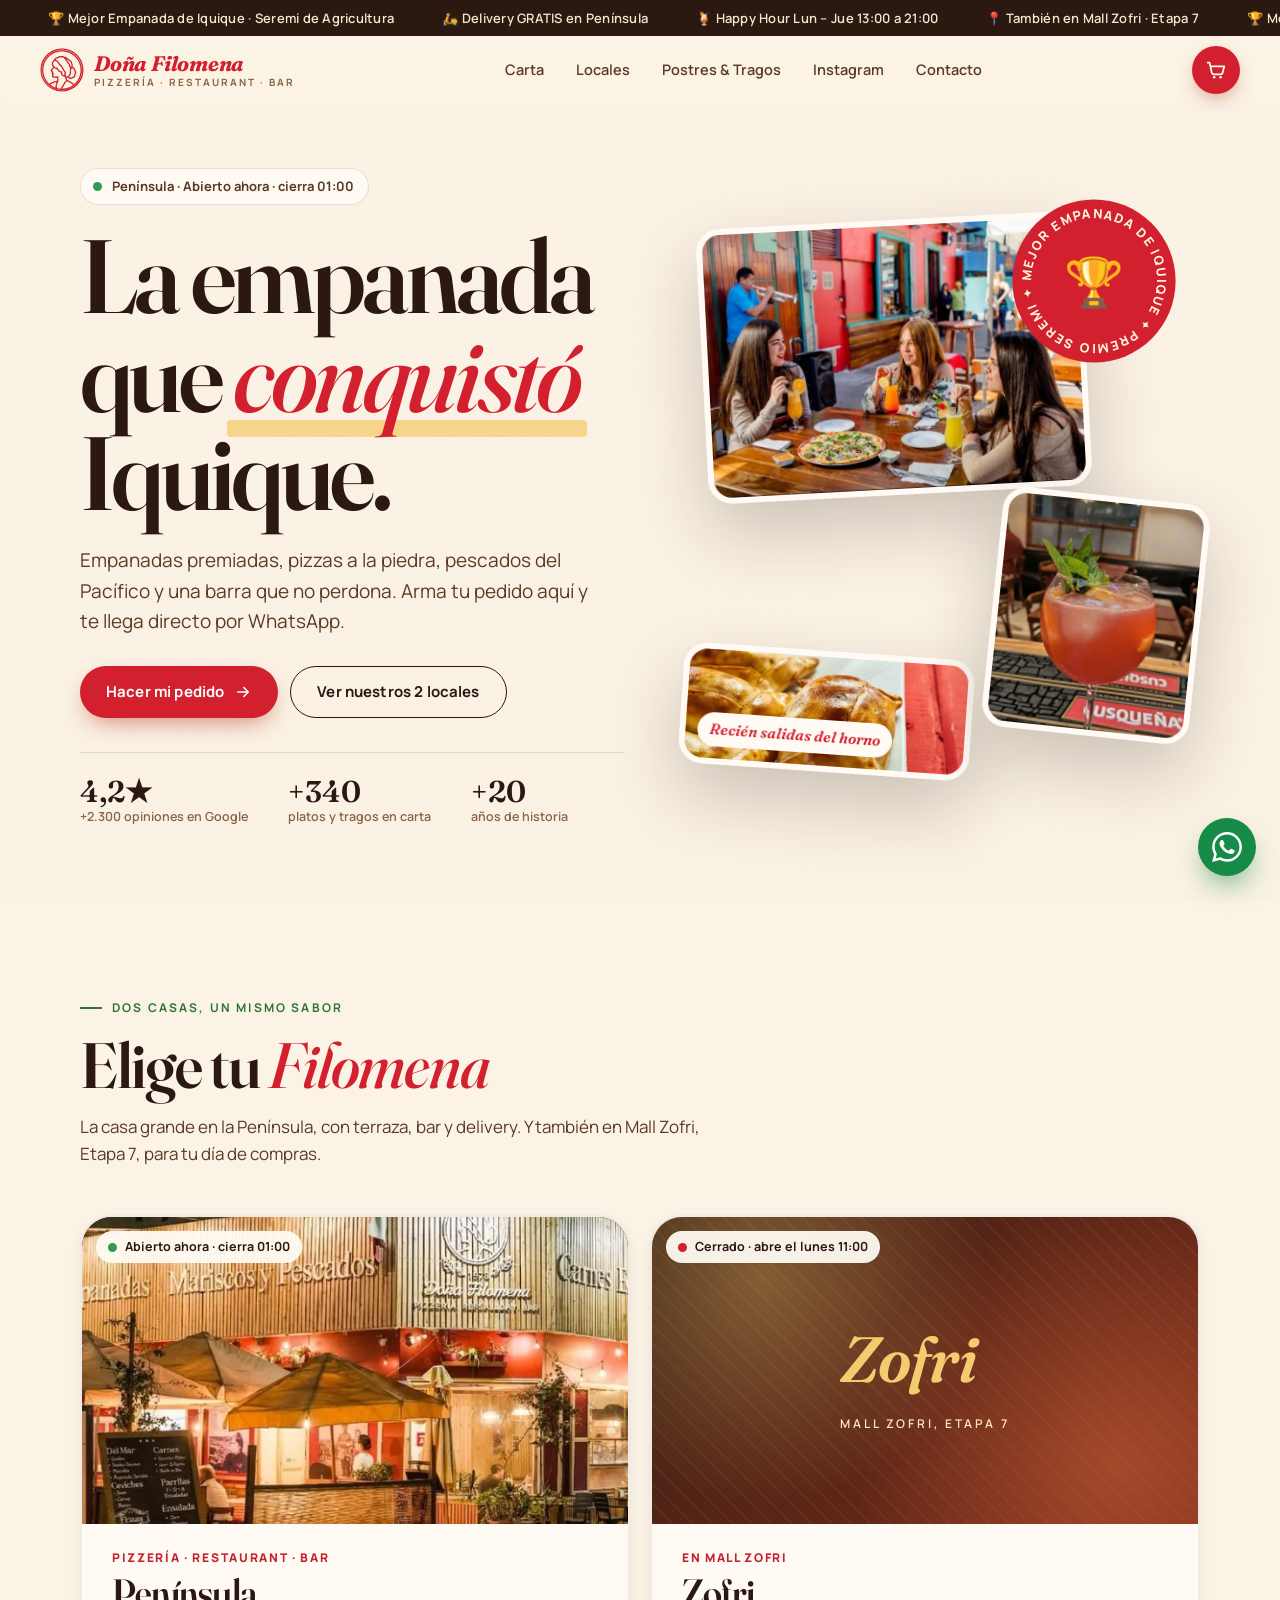
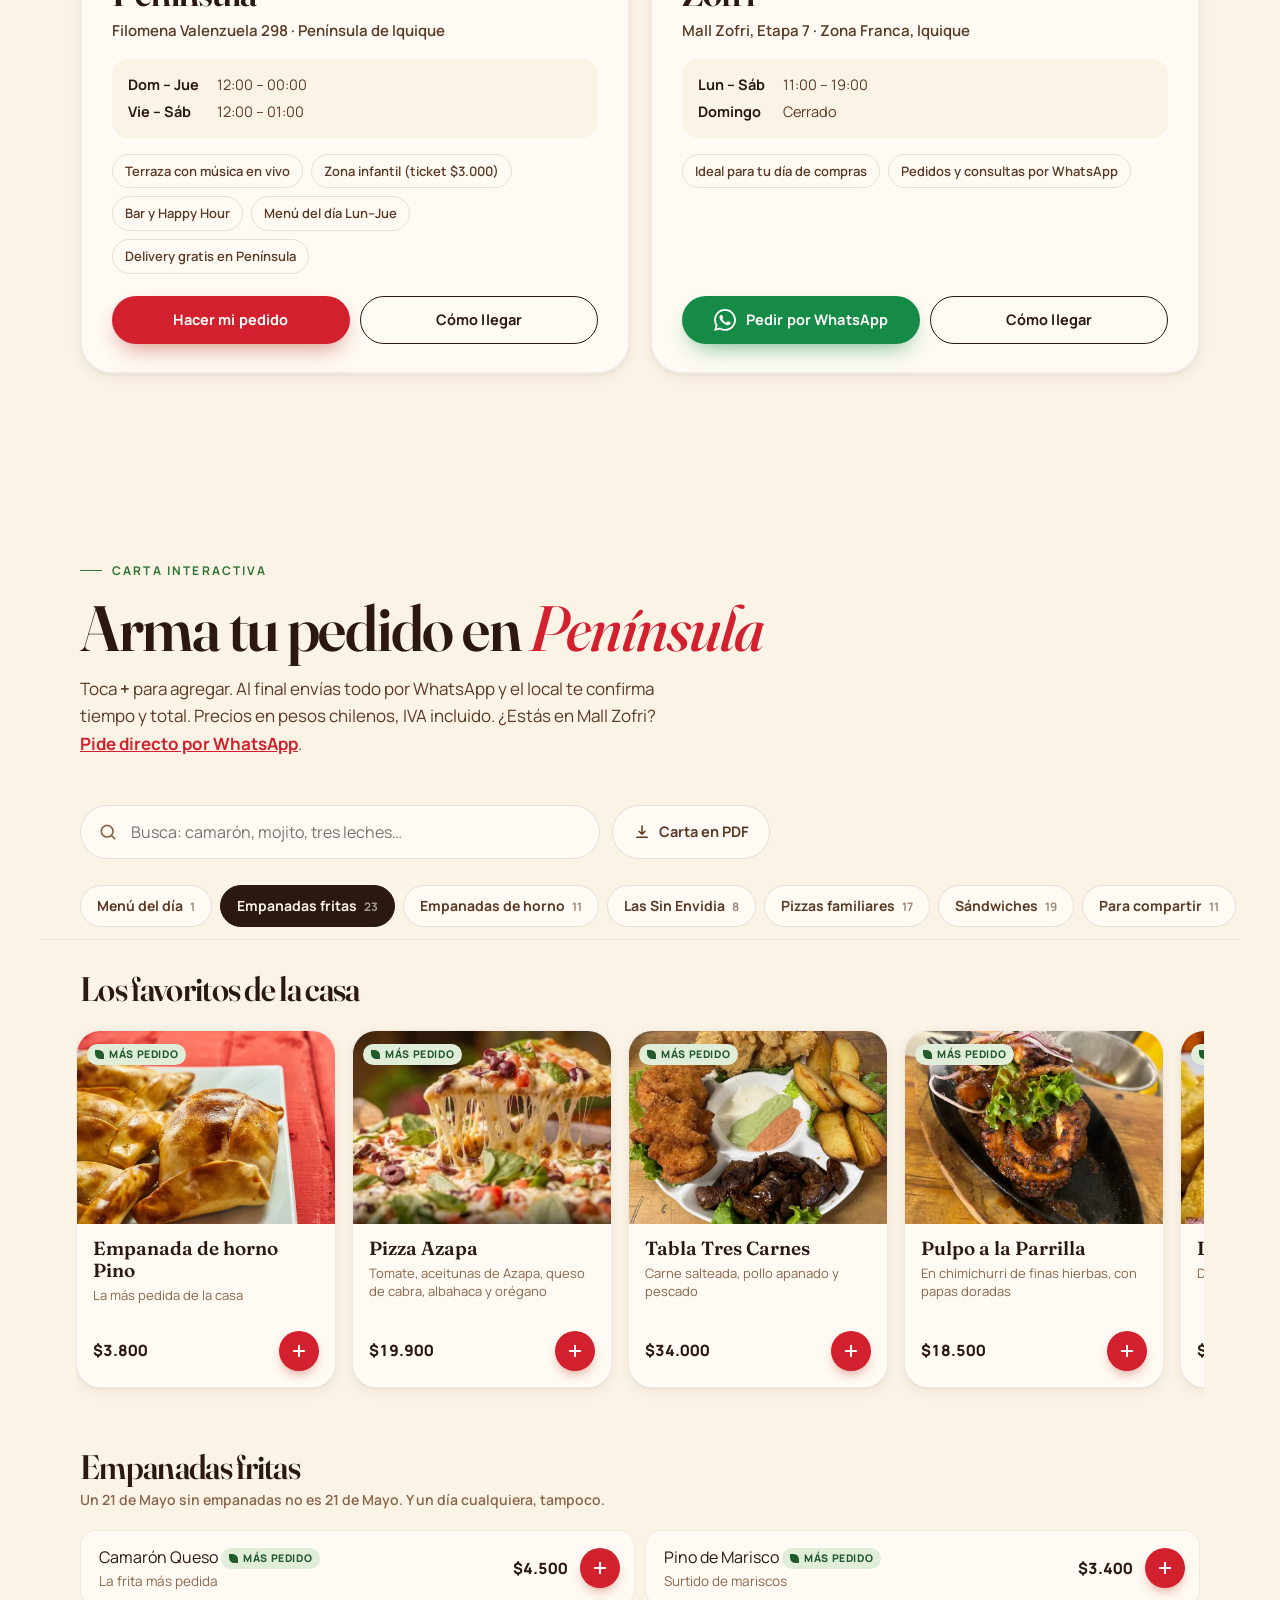
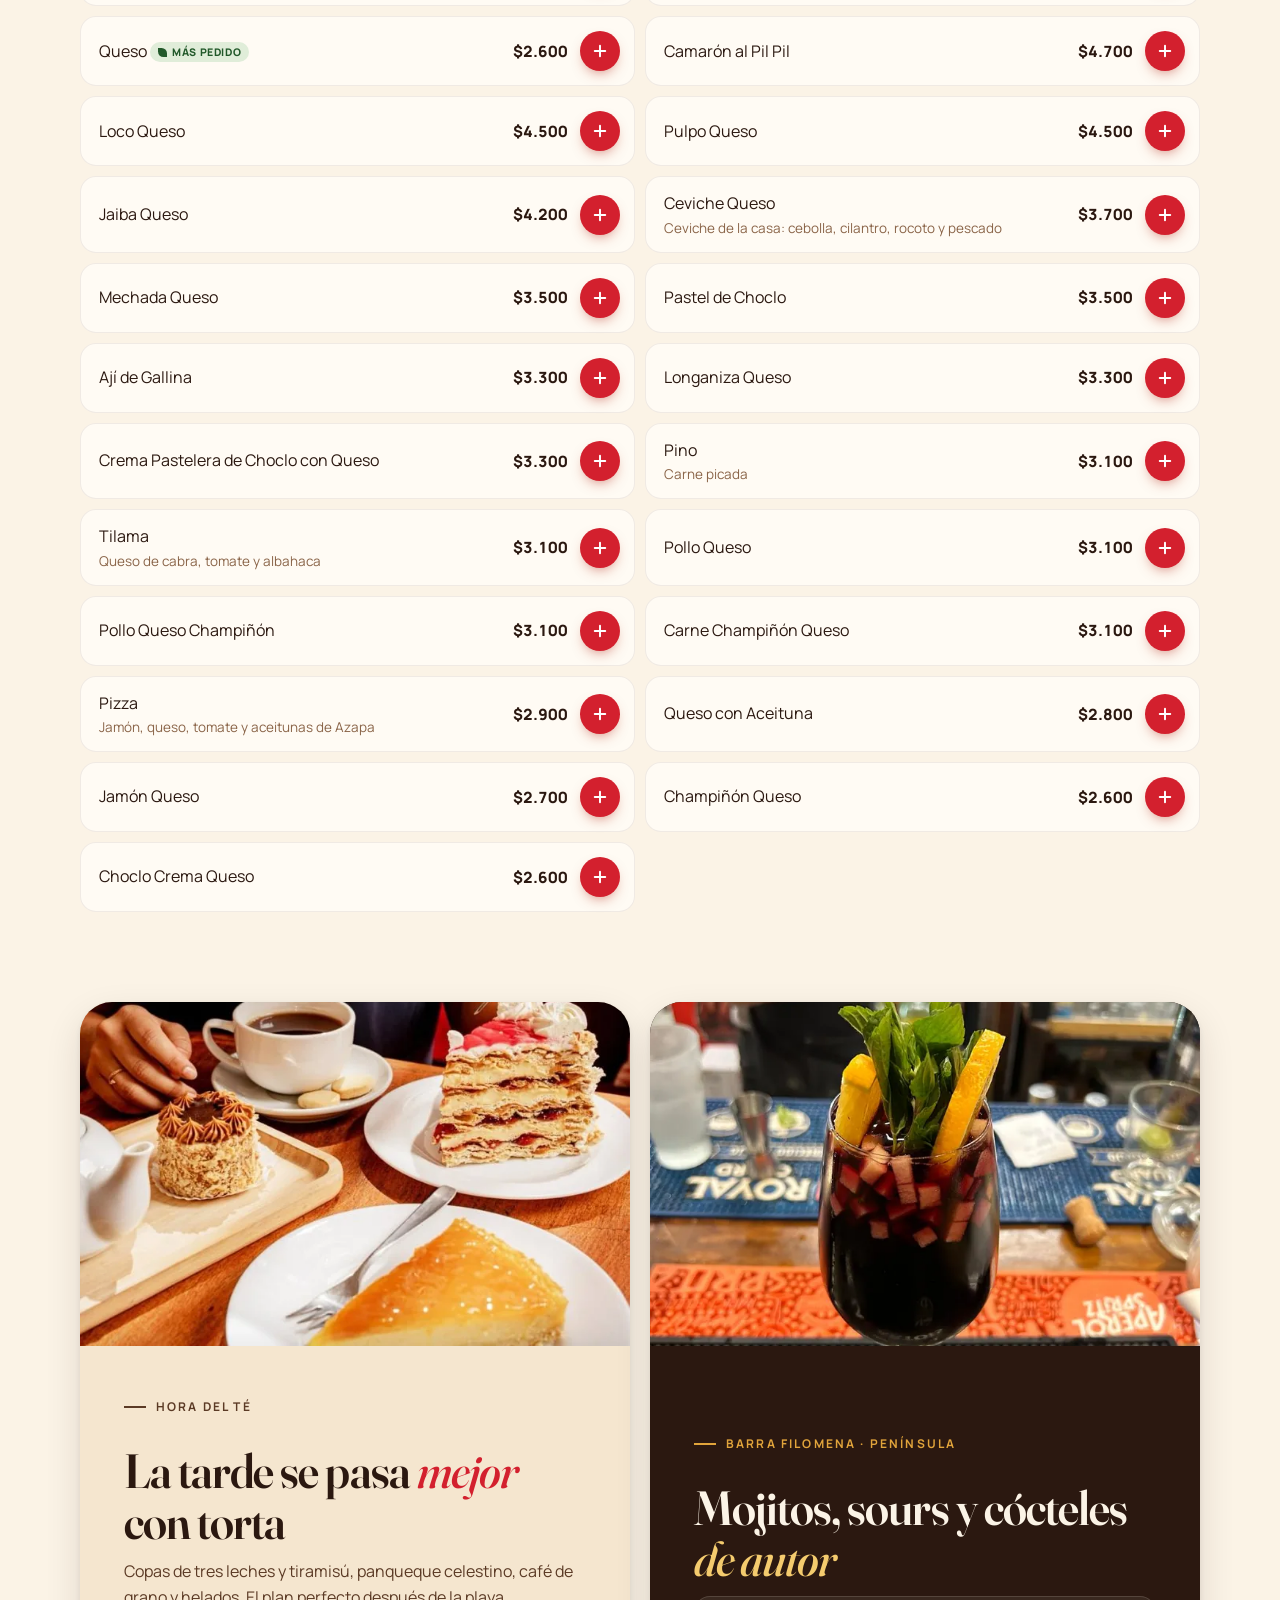
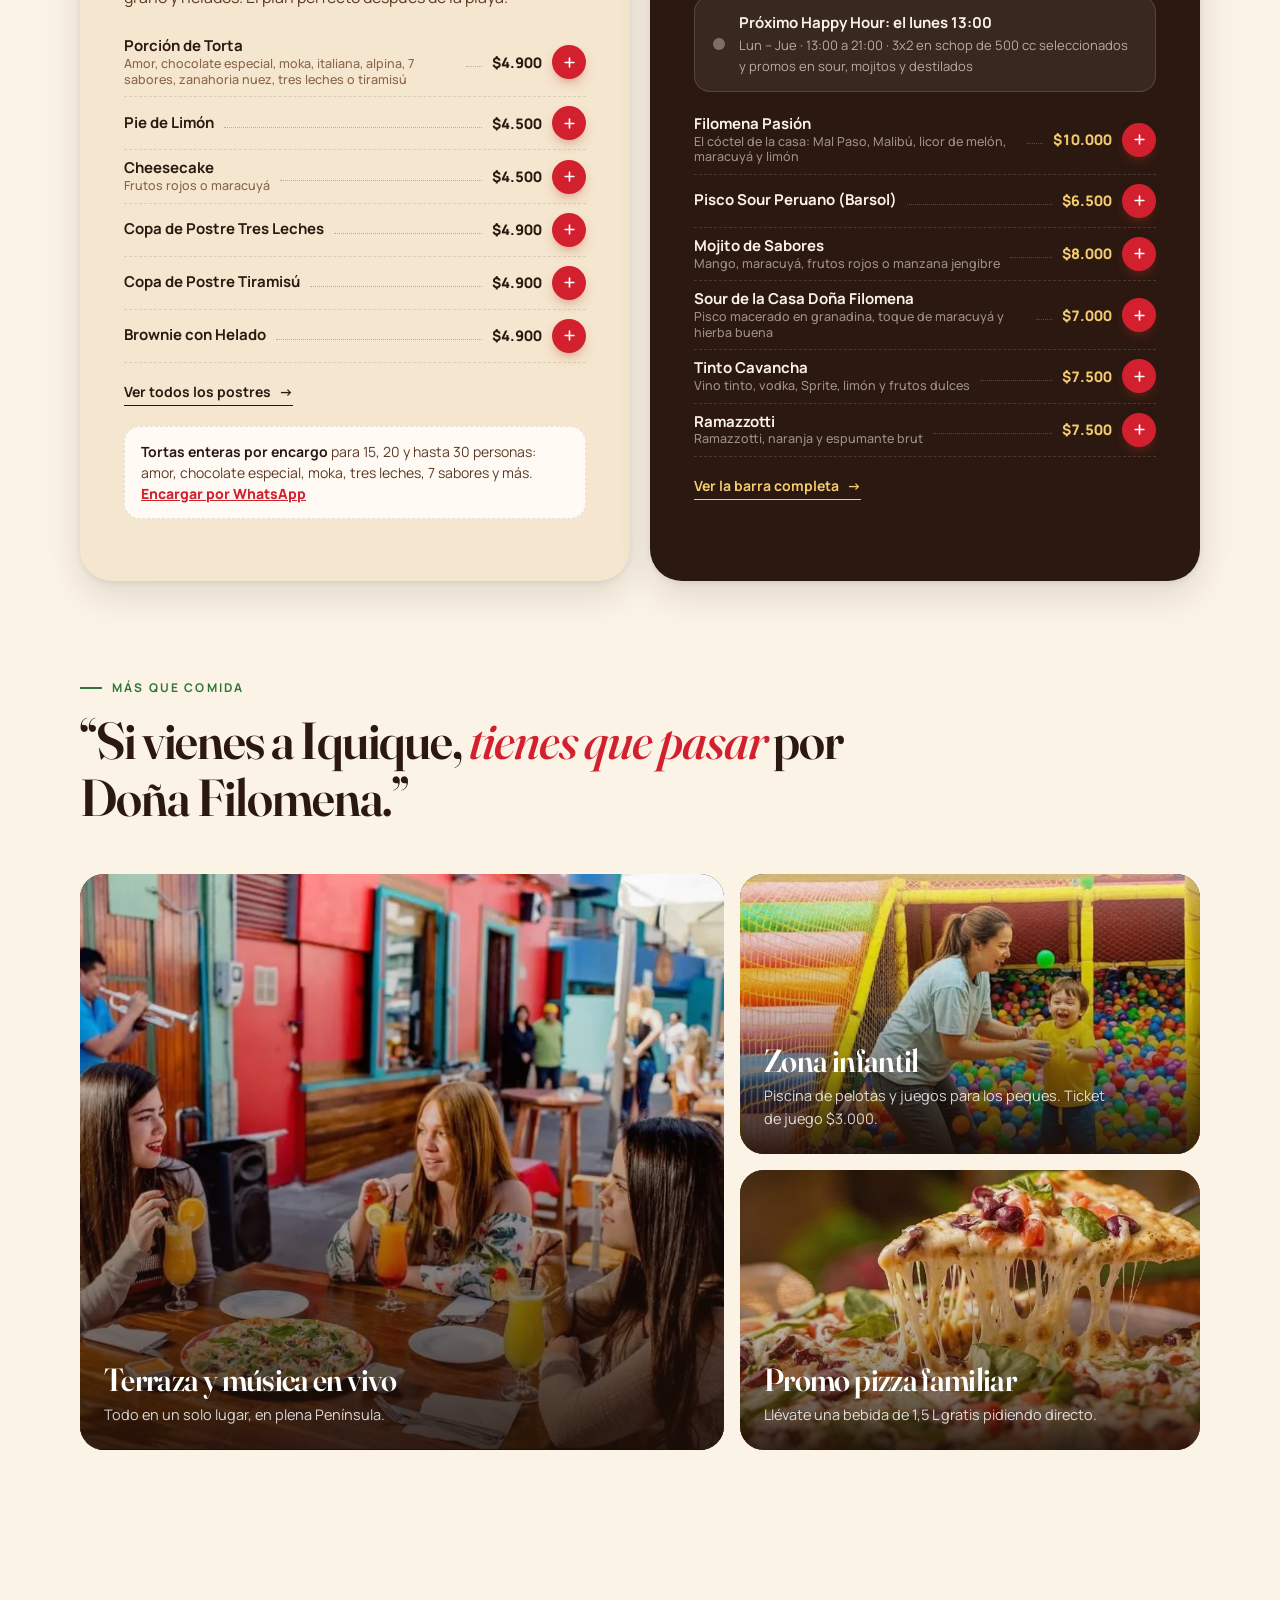
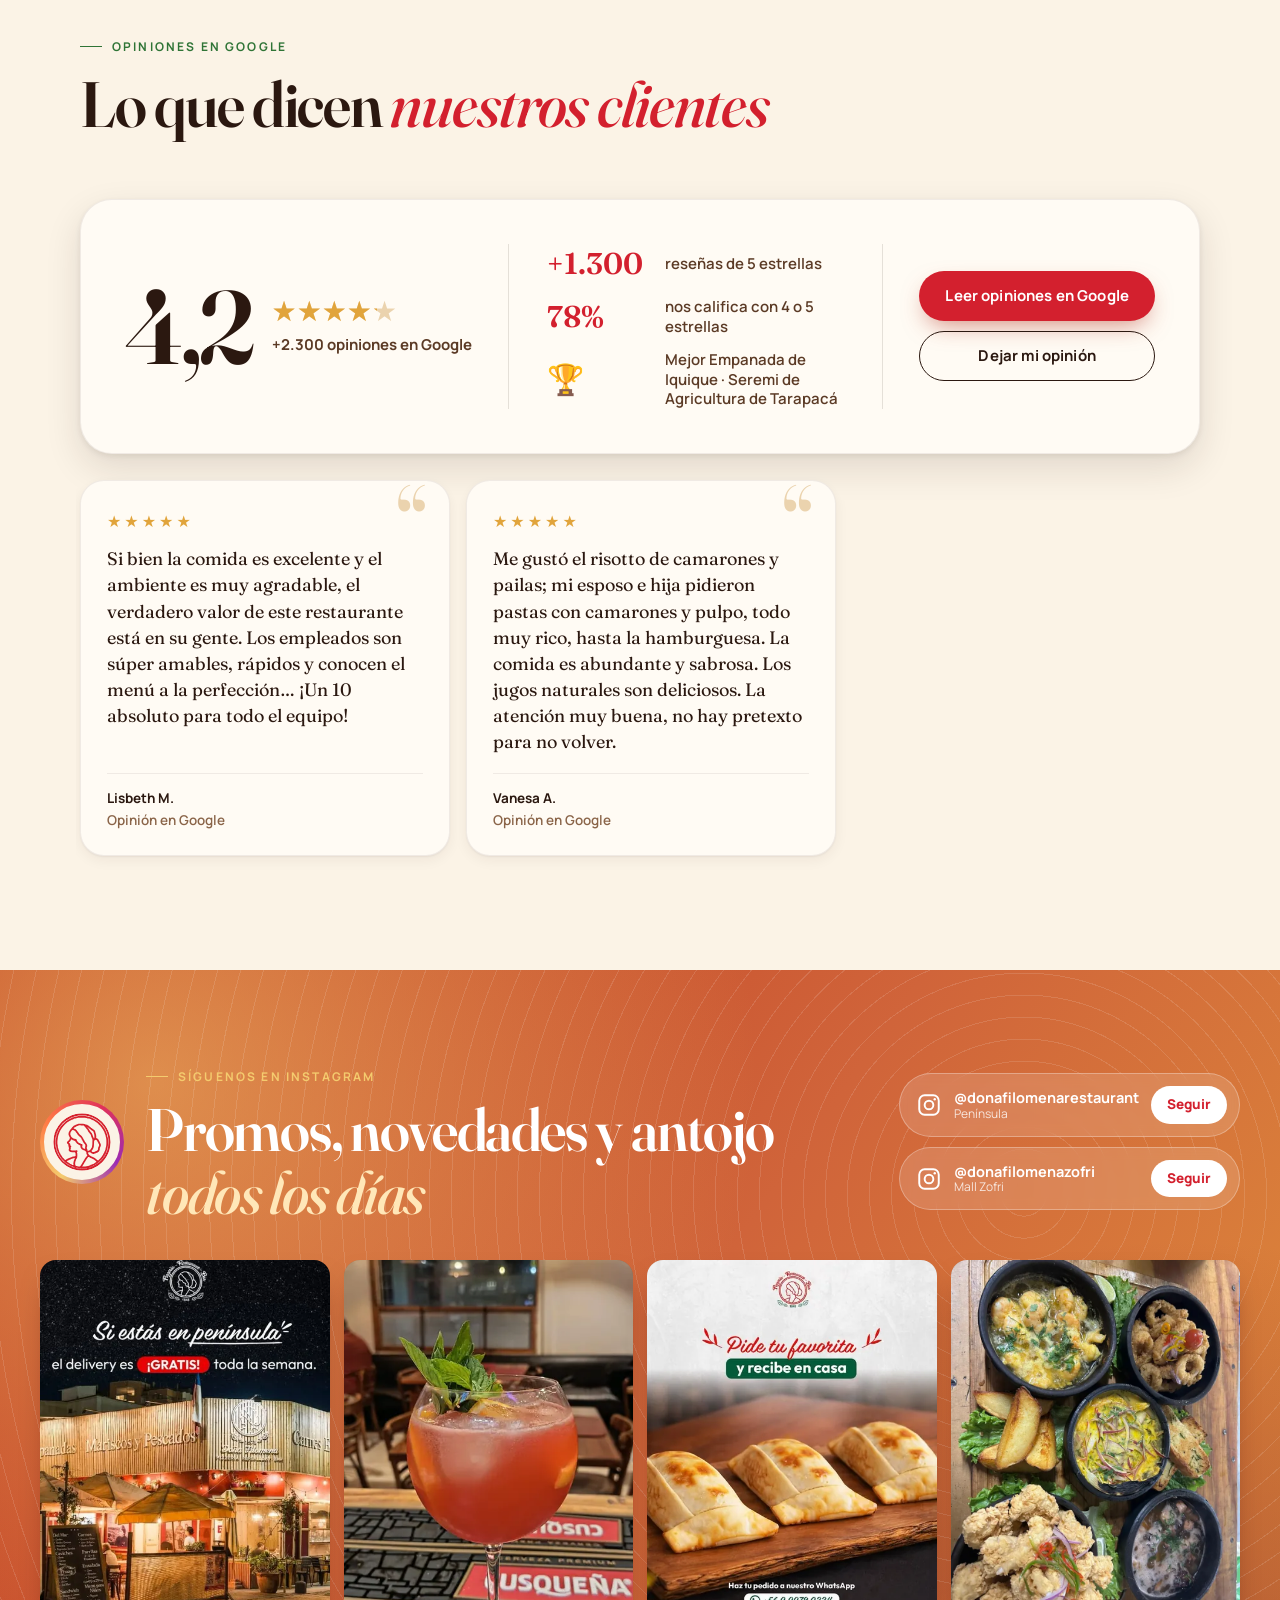
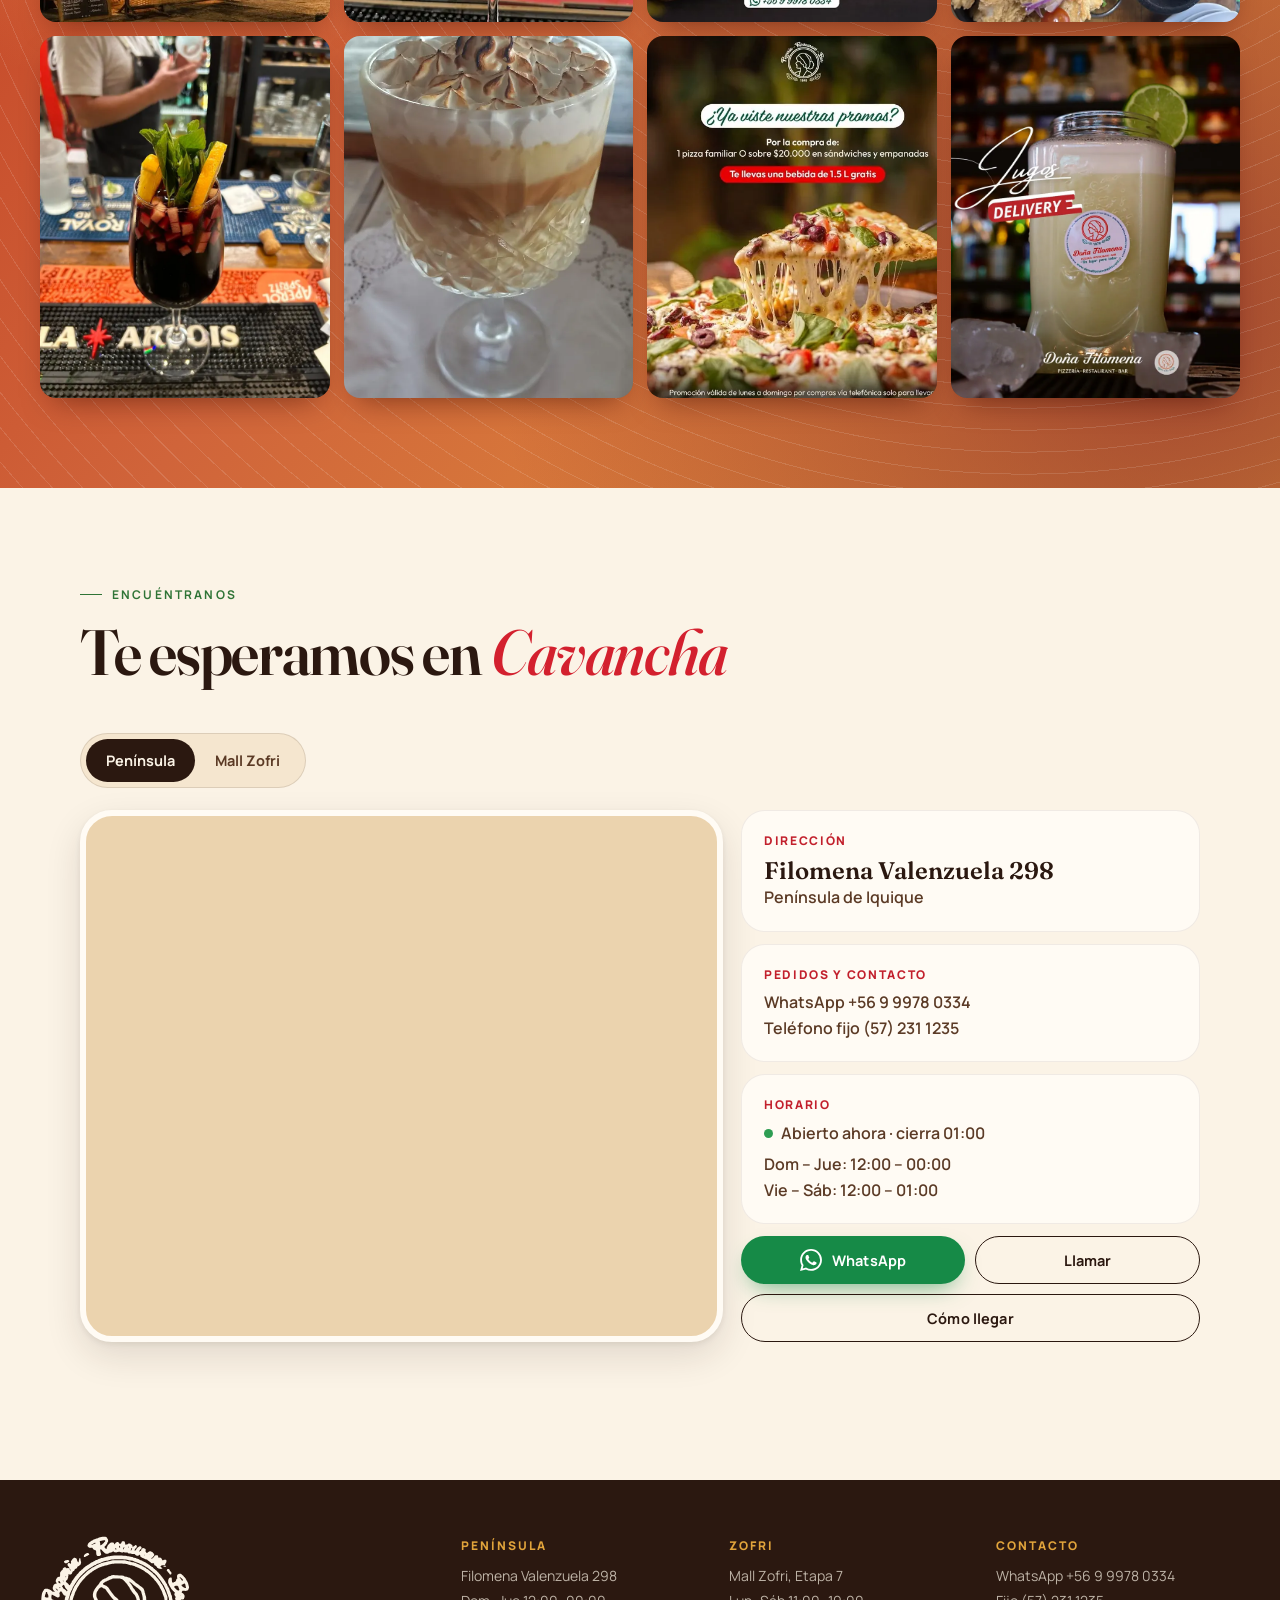
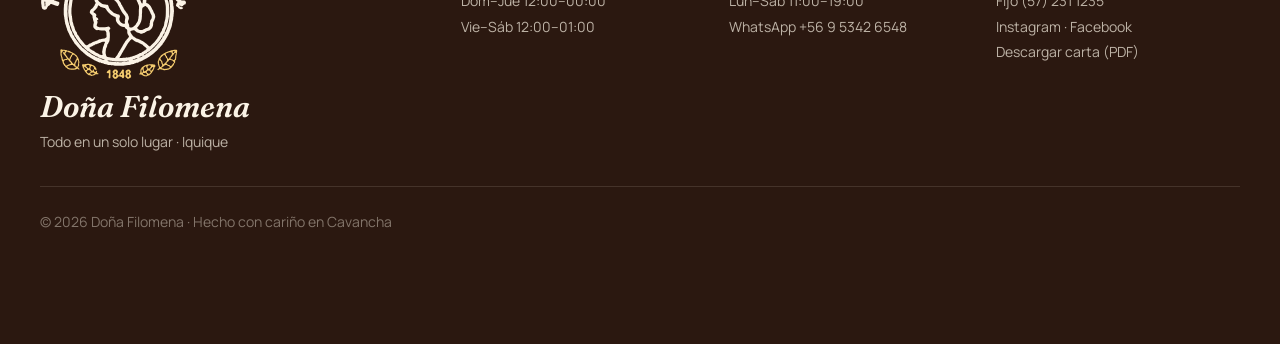
==== index.html @ 824ce28b "Cargos de empaque y delivery en el carrito; Zofri solo como local de contacto - El carrito suma empa" ====
<!DOCTYPE html>
<html lang="es-CL">
<head>
<meta charset="UTF-8">
<meta name="viewport" content="width=device-width, initial-scale=1, viewport-fit=cover">
<title>Doña Filomena · Empanadas, pizzas y barra en Iquique</title>
<meta name="description" content="Doña Filomena, la Mejor Empanada de Iquique. Empanadas fritas y de horno, pizzas, pescados, postres y tragos. Pide por WhatsApp en Península de Cavancha o Mall Zofri.">
<meta name="theme-color" content="#FBF3E6">
<link rel="preload" as="image" href="assets/img/logo-sello.svg">
<link rel="icon" href="favicon.svg" type="image/svg+xml">
<meta property="og:type" content="restaurant.restaurant">
<meta property="og:title" content="Doña Filomena · La Mejor Empanada de Iquique">
<meta property="og:description" content="Arma tu pedido en la web y envíalo por WhatsApp. Península de Cavancha y Mall Zofri.">
<meta property="og:image" content="assets/img/platos/empanadas-horno.webp">
<meta property="og:locale" content="es_CL">
<link rel="preconnect" href="https://fonts.googleapis.com">
<link rel="preconnect" href="https://fonts.gstatic.com" crossorigin>
<link href="https://fonts.googleapis.com/css2?family=Fraunces:ital,opsz,wght@0,9..144,400..800;1,9..144,400..700&family=Manrope:wght@400;500;600;700;800&display=swap" rel="stylesheet">
<link rel="stylesheet" href="assets/css/styles.css">
<script type="application/ld+json">
[{
  "@context":"https://schema.org","@type":"Restaurant","name":"Doña Filomena Península",
  "servesCuisine":["Chilena","Empanadas","Pizzas","Pescados y mariscos"],
  "address":{"@type":"PostalAddress","streetAddress":"Filomena Valenzuela 298","addressLocality":"Iquique","addressRegion":"Tarapacá","addressCountry":"CL"},
  "telephone":"+56999780334","priceRange":"$$",
  "openingHours":["Su-Th 12:00-00:00","Fr-Sa 12:00-01:00"],
  "sameAs":["https://www.instagram.com/donafilomenarestaurant/"]
},{
  "@context":"https://schema.org","@type":"Restaurant","name":"Doña Filomena Zofri",
  "servesCuisine":["Chilena","Empanadas","Pizzas"],
  "address":{"@type":"PostalAddress","streetAddress":"Mall Zofri, Etapa 7","addressLocality":"Iquique","addressRegion":"Tarapacá","addressCountry":"CL"},
  "telephone":"+56953426548","openingHours":["Mo-Sa 11:00-19:00"],
  "sameAs":["https://www.instagram.com/donafilomenazofri/"]
}]
</script>
</head>
<body>
<svg width="0" height="0" style="position:absolute" aria-hidden="true"><symbol id="i-wa" viewBox="0 0 24 24"><path fill="currentColor" d="M17.47 14.38c-.3-.15-1.76-.87-2.03-.97-.27-.1-.47-.15-.67.15-.2.3-.77.97-.94 1.16-.17.2-.35.22-.64.07-.3-.15-1.26-.46-2.39-1.47-.88-.79-1.48-1.76-1.65-2.06-.17-.3-.02-.46.13-.6.13-.14.3-.35.45-.52.15-.17.2-.3.3-.5.1-.2.05-.37-.03-.52-.07-.15-.67-1.61-.92-2.2-.24-.58-.49-.5-.67-.51h-.57c-.2 0-.52.07-.8.37-.27.3-1.04 1.02-1.04 2.48 0 1.46 1.07 2.88 1.21 3.07.15.2 2.1 3.2 5.08 4.49.71.31 1.26.49 1.7.63.71.22 1.36.19 1.87.12.57-.09 1.76-.72 2-1.41.25-.7.25-1.29.18-1.41-.08-.13-.27-.2-.57-.35m-5.42 7.4h-.01a9.87 9.87 0 0 1-5.03-1.38l-.36-.21-3.74.98 1-3.65-.24-.37a9.86 9.86 0 0 1-1.51-5.26c0-5.45 4.44-9.88 9.89-9.88 2.64 0 5.12 1.03 6.99 2.9a9.82 9.82 0 0 1 2.89 6.99c0 5.45-4.44 9.88-9.89 9.88m8.41-18.3A11.82 11.82 0 0 0 12.05 0C5.5 0 .16 5.34.16 11.89c0 2.1.55 4.14 1.59 5.95L.06 24l6.3-1.65a11.88 11.88 0 0 0 5.68 1.45h.01c6.55 0 11.89-5.34 11.89-11.89 0-3.18-1.24-6.16-3.48-8.41z"/></symbol></svg>

<a class="skip" href="#carta">Saltar a la carta</a>

<!-- Cinta superior -->
<div class="ribbon" aria-hidden="true">
  <div class="ribbon-track">
    <span>🏆 Mejor Empanada de Iquique · Seremi de Agricultura</span>
    <span>🛵 Delivery GRATIS en Península</span>
    <span>🍹 Happy Hour Lun – Jue 13:00 a 21:00</span>
    <span>📍 También en Mall Zofri · Etapa 7</span>
    <span>🏆 Mejor Empanada de Iquique · Seremi de Agricultura</span>
    <span>🛵 Delivery GRATIS en Península</span>
    <span>🍹 Happy Hour Lun – Jue 13:00 a 21:00</span>
    <span>📍 También en Mall Zofri · Etapa 7</span>
  </div>
</div>

<!-- Header -->
<header class="hdr" id="hdr">
  <a href="#inicio" class="brand" aria-label="Doña Filomena, inicio">
    <img class="brand-mark" src="assets/img/logo-sello.svg" alt="" width="44" height="44">
    <span class="brand-txt"><b>Doña Filomena</b><small>Pizzería · Restaurant · Bar</small></span>
  </a>

  <nav class="nav" aria-label="Principal">
    <a href="#carta">Carta</a>
    <a href="#locales">Locales</a>
    <a href="#dulce">Postres & Tragos</a>
    <a href="#instagram">Instagram</a>
    <a href="#ubicacion">Contacto</a>
  </nav>

  <div class="hdr-actions">
    <button class="cart-btn" id="cartBtn" aria-label="Abrir pedido">
      <svg viewBox="0 0 24 24" aria-hidden="true"><path d="M3 4h2l2.4 11.2a2 2 0 0 0 2 1.6h7.7a2 2 0 0 0 2-1.5L21 8H6.2" fill="none" stroke="currentColor" stroke-width="1.9" stroke-linecap="round" stroke-linejoin="round"/><circle cx="10" cy="20" r="1.4" fill="currentColor"/><circle cx="17" cy="20" r="1.4" fill="currentColor"/></svg>
      <span class="cart-count" id="cartCount">0</span>
    </button>
    <button class="burger" id="burger" aria-label="Abrir menú" aria-expanded="false"><span></span><span></span></button>
  </div>
</header>

<!-- Menú móvil -->
<div class="mnav" id="mnav" aria-hidden="true">
  <a href="#carta">Carta</a>
  <a href="#locales">Locales</a>
  <a href="#dulce">Postres & Tragos</a>
  <a href="#instagram">Instagram</a>
  <a href="#ubicacion">Contacto</a>
</div>

<main>

<!-- HERO -->
<section class="hero" id="inicio">
  <div class="hero-copy">
    <p class="eyebrow"><span class="dot" id="heroDot"></span><span id="heroStatus">Cocina nortina · Iquique</span></p>
    <h1>La empanada<br>que <em>conquistó</em><br>Iquique.</h1>
    <p class="lead">Empanadas premiadas, pizzas a la piedra, pescados del Pacífico y una barra que no perdona. Arma tu pedido aquí y te llega directo por WhatsApp.</p>
    <div class="hero-ctas">
      <a href="#carta" class="btn btn-primary">Hacer mi pedido
        <svg viewBox="0 0 24 24" aria-hidden="true"><path d="M5 12h14M13 6l6 6-6 6" fill="none" stroke="currentColor" stroke-width="2" stroke-linecap="round" stroke-linejoin="round"/></svg>
      </a>
      <a href="#locales" class="btn btn-ghost">Ver nuestros 2 locales</a>
    </div>
    <ul class="trust">
      <li><b>4,2★</b><span>+2.300 opiniones en Google</span></li>
      <li><b id="statCarta">+300</b><span>platos y tragos en carta</span></li>
      <li><b>+20</b><span>años de historia</span></li>
    </ul>
  </div>

  <div class="hero-art" id="heroArt" aria-hidden="true">
    <figure class="ph ph-1" data-depth="18"><img src="assets/img/terraza.webp" alt="" width="867" height="580"></figure>
    <figure class="ph ph-2" data-depth="34"><img src="assets/img/platos/empanadas-horno.webp" alt="" width="1000" height="667"><figcaption>Recién salidas del horno</figcaption></figure>
    <figure class="ph ph-3" data-depth="26"><img src="assets/img/platos/filomena-pasion.webp" alt="" width="450" height="1000"></figure>
    <div class="seal" data-depth="44">
      <svg viewBox="0 0 200 200">
        <defs><path id="circ" d="M100,100 m-74,0 a74,74 0 1,1 148,0 a74,74 0 1,1 -148,0"/></defs>
        <circle cx="100" cy="100" r="96" class="seal-bg"/>
        <text class="seal-txt"><textPath href="#circ" startOffset="0" textLength="458" lengthAdjust="spacing">MEJOR EMPANADA DE IQUIQUE ✦ PREMIO SEREMI ✦</textPath></text>
      </svg>
      <span class="seal-core">🏆</span>
    </div>
  </div>
</section>

<!-- LOCALES -->
<section class="sec locales" id="locales">
  <div class="sec-head">
    <p class="kicker">Dos casas, un mismo sabor</p>
    <h2>Elige tu <em>Filomena</em></h2>
    <p class="sec-sub">La casa grande en la Península, con terraza, bar y delivery. Y también en Mall Zofri, Etapa 7, para tu día de compras.</p>
  </div>

  <div class="loc-grid" id="locGrid"><!-- render JS --></div>
</section>

<!-- CARTA -->
<section class="sec carta" id="carta">
  <div class="sec-head">
    <p class="kicker">Carta interactiva</p>
    <h2>Arma tu pedido en <em>Península</em></h2>
    <p class="sec-sub">Toca <b>+</b> para agregar. Al final envías todo por WhatsApp y el local te confirma tiempo y total. Precios en pesos chilenos, IVA incluido. ¿Estás en Mall Zofri? <a class="inline-link" href="https://wa.me/56953426548?text=Hola%2C%20quiero%20hacer%20un%20pedido%20en%20Do%C3%B1a%20Filomena%20Zofri" target="_blank" rel="noopener">Pide directo por WhatsApp</a>.</p>
  </div>

  <div class="carta-tools">
    <div class="search">
      <svg viewBox="0 0 24 24" aria-hidden="true"><circle cx="11" cy="11" r="7" fill="none" stroke="currentColor" stroke-width="2"/><path d="M20 20l-3.5-3.5" stroke="currentColor" stroke-width="2" stroke-linecap="round"/></svg>
      <input type="search" id="q" placeholder="Busca: camarón, mojito, tres leches…" autocomplete="off" aria-label="Buscar en la carta">
    </div>
    <a class="pdf-link" href="assets/carta-dona-filomena.pdf" target="_blank" rel="noopener">
      <svg viewBox="0 0 24 24" aria-hidden="true"><path d="M12 4v11m0 0l-4-4m4 4l4-4M5 19h14" fill="none" stroke="currentColor" stroke-width="2" stroke-linecap="round" stroke-linejoin="round"/></svg>Carta en PDF
    </a>
  </div>

  <nav class="tabs" id="tabs" aria-label="Categorías de la carta"><!-- render JS --></nav>

  <div class="favs" id="favsWrap">
    <h3 class="cat-title">Los favoritos de la casa</h3>
    <div class="favs-row" id="favs"><!-- render JS --></div>
  </div>

  <div id="menuList"><!-- render JS --></div>
  <p class="empty-search" id="emptySearch" hidden>No encontramos eso en la carta. ¿Lo preguntamos por <a href="#" data-wa-ask>WhatsApp</a>?</p>
</section>

<!-- POSTRES & TRAGOS -->
<section class="dulce" id="dulce">
  <article class="dulce-card te">
    <div class="dulce-img"><img src="assets/img/postres.webp" alt="Torta mil hojas, pie de limón y café en Doña Filomena" loading="lazy" width="693" height="510"></div>
    <div class="dulce-body">
      <p class="kicker">Hora del té</p>
      <h2>La tarde se pasa <em>mejor</em> con torta</h2>
      <p>Copas de tres leches y tiramisú, panqueque celestino, café de grano y helados. El plan perfecto después de la playa.</p>
      <ul class="leaders" id="listaPostres"><!-- render JS --></ul>
      <a href="#carta" class="link-arrow" data-goto-cat="postres">Ver todos los postres</a>
      <p class="encargo"><b>Tortas enteras por encargo</b> para 15, 20 y hasta 30 personas: amor, chocolate especial, moka, tres leches, 7 sabores y más. <a href="https://wa.me/56999780334?text=Hola%2C%20quiero%20encargar%20una%20torta%20entera" target="_blank" rel="noopener">Encargar por WhatsApp</a></p>
    </div>
  </article>

  <article class="dulce-card barra">
    <div class="dulce-img"><img src="assets/img/platos/tinto-cavancha.webp" alt="Cóctel Tinto Cavancha en la barra de Doña Filomena" loading="lazy" width="750" height="1000"></div>
    <div class="dulce-body">
      <p class="kicker">Barra Filomena · Península</p>
      <h2>Mojitos, sours y cócteles <em>de autor</em></h2>
      <div class="hh" id="hhBox">
        <span class="hh-pulse" aria-hidden="true"></span>
        <div><b id="hhTitle">Happy Hour</b><span id="hhSub">Lun – Jue · 13:00 a 21:00</span></div>
      </div>
      <ul class="leaders" id="listaTragos"><!-- render JS --></ul>
      <a href="#carta" class="link-arrow" data-goto-cat="cocteles">Ver la barra completa</a>
    </div>
  </article>
</section>

<!-- EXPERIENCIA -->
<section class="sec exp">
  <div class="sec-head">
    <p class="kicker">Más que comida</p>
    <h2>“Si vienes a Iquique, <em>tienes que pasar</em> por Doña Filomena.”</h2>
  </div>
  <div class="exp-grid">
    <article class="exp-card big">
      <img src="assets/img/terraza.webp" alt="Amigas en la terraza de Doña Filomena con música en vivo" loading="lazy" width="867" height="580">
      <div class="exp-txt"><h3>Terraza y música en vivo</h3><p>Todo en un solo lugar, en plena Península.</p></div>
    </article>
    <article class="exp-card">
      <img src="assets/img/zona-infantil.webp" alt="Niño jugando en la piscina de pelotas de Doña Filomena" loading="lazy" width="614" height="430">
      <div class="exp-txt"><h3>Zona infantil</h3><p>Piscina de pelotas y juegos para los peques. Ticket de juego $3.000.</p></div>
    </article>
    <article class="exp-card">
      <img src="assets/img/pizza.webp" alt="Pizza con queso fundido" loading="lazy" width="646" height="428">
      <div class="exp-txt"><h3>Promo pizza familiar</h3><p>Llévate una bebida de 1,5 L gratis pidiendo directo.</p></div>
    </article>
  </div>
</section>

<!-- RESEÑAS -->
<section class="sec reviews" id="opiniones">
  <div class="sec-head row">
    <div>
      <p class="kicker">Opiniones en Google</p>
      <h2>Lo que dicen <em>nuestros clientes</em></h2>
    </div>
    <div class="rev-nav" id="revNav" hidden>
      <button class="circle-btn" id="revPrev" aria-label="Reseña anterior"><svg viewBox="0 0 24 24"><path d="M15 6l-6 6 6 6" fill="none" stroke="currentColor" stroke-width="2" stroke-linecap="round" stroke-linejoin="round"/></svg></button>
      <button class="circle-btn" id="revNext" aria-label="Reseña siguiente"><svg viewBox="0 0 24 24"><path d="M9 6l6 6-6 6" fill="none" stroke="currentColor" stroke-width="2" stroke-linecap="round" stroke-linejoin="round"/></svg></button>
    </div>
  </div>

  <div class="gcard">
    <div class="gscore">
      <b id="gNota">4,2</b>
      <div>
        <div class="gstars" role="img" id="gStars" aria-label="4,2 de 5 estrellas"><span></span></div>
        <p><span id="gTotal">+2.300</span> opiniones en Google</p>
      </div>
    </div>
    <ul class="gfacts">
      <li><b id="gCinco">+1.300</b><span>reseñas de 5 estrellas</span></li>
      <li><b id="gPct">79%</b><span>nos califica con 4 o 5 estrellas</span></li>
      <li><b>🏆</b><span>Mejor Empanada de Iquique · Seremi de Agricultura de Tarapacá</span></li>
    </ul>
    <div class="gactions">
      <a class="btn btn-primary" id="gLeer" target="_blank" rel="noopener" href="https://maps.app.goo.gl/HCWu1sZ8AzGHnCcf6">Leer opiniones en Google</a>
      <a class="btn btn-ghost" id="gEscribir" target="_blank" rel="noopener" href="https://maps.app.goo.gl/HCWu1sZ8AzGHnCcf6">Dejar mi opinión</a>
    </div>
  </div>

  <div class="rev-track" id="revTrack" tabindex="0" aria-label="Reseñas de clientes en Google" hidden><!-- render JS --></div>
</section>

<!-- INSTAGRAM -->
<section class="ig" id="instagram">
  <div class="ig-head">
    <div class="ig-ring" aria-hidden="true"><span><img src="assets/img/logo-sello.svg" alt=""></span></div>
    <div class="ig-title">
      <p class="kicker light">Síguenos en Instagram</p>
      <h2>Promos, novedades y antojo <em>todos los días</em></h2>
    </div>
    <div class="ig-accounts">
      <a class="ig-acc" href="https://www.instagram.com/donafilomenarestaurant/" target="_blank" rel="noopener">
        <svg viewBox="0 0 24 24" aria-hidden="true"><rect x="3" y="3" width="18" height="18" rx="5" fill="none" stroke="currentColor" stroke-width="1.8"/><circle cx="12" cy="12" r="4" fill="none" stroke="currentColor" stroke-width="1.8"/><circle cx="17.3" cy="6.7" r="1.1" fill="currentColor"/></svg>
        <span><b>@donafilomenarestaurant</b><small>Península</small></span><em>Seguir</em>
      </a>
      <a class="ig-acc" href="https://www.instagram.com/donafilomenazofri/" target="_blank" rel="noopener">
        <svg viewBox="0 0 24 24" aria-hidden="true"><rect x="3" y="3" width="18" height="18" rx="5" fill="none" stroke="currentColor" stroke-width="1.8"/><circle cx="12" cy="12" r="4" fill="none" stroke="currentColor" stroke-width="1.8"/><circle cx="17.3" cy="6.7" r="1.1" fill="currentColor"/></svg>
        <span><b>@donafilomenazofri</b><small>Mall Zofri</small></span><em>Seguir</em>
      </a>
    </div>
  </div>
  <div class="ig-grid" id="igGrid"><!-- render JS --></div>
</section>

<!-- UBICACIÓN -->
<section class="sec ubic" id="ubicacion">
  <div class="sec-head">
    <p class="kicker">Encuéntranos</p>
    <h2>Te esperamos en <em id="ubicTitle">Cavancha</em></h2>
  </div>
  <div class="ubic-tabs" role="tablist" id="ubicTabs">
    <button role="tab" data-local="peninsula" aria-selected="true">Península</button>
    <button role="tab" data-local="zofri" aria-selected="false">Mall Zofri</button>
  </div>
  <div class="ubic-grid">
    <div class="map"><iframe id="mapFrame" title="Mapa Doña Filomena" loading="lazy" referrerpolicy="no-referrer-when-downgrade"></iframe></div>
    <div class="ubic-info" id="ubicInfo"><!-- render JS --></div>
  </div>
</section>

</main>

<footer class="ftr">
  <div class="ftr-top">
    <div>
      <img class="ftr-logo" src="assets/img/logo-claro.svg" alt="" width="180" height="154">
      <p class="ftr-brand">Doña Filomena</p>
      <p class="ftr-sub">Todo en un solo lugar · Iquique</p>
    </div>
    <div class="ftr-cols">
      <div><h4>Península</h4><p>Filomena Valenzuela 298<br>Dom–Jue 12:00–00:00<br>Vie–Sáb 12:00–01:00</p></div>
      <div><h4>Zofri</h4><p>Mall Zofri, Etapa 7<br>Lun–Sáb 11:00–19:00<br><a href="https://wa.me/56953426548" target="_blank" rel="noopener">WhatsApp +56 9 5342 6548</a></p></div>
      <div><h4>Contacto</h4><p><a href="https://wa.me/56999780334" target="_blank" rel="noopener">WhatsApp +56 9 9978 0334</a><br><a href="tel:+56572311235">Fijo (57) 231 1235</a><br><a href="https://www.instagram.com/donafilomenarestaurant/" target="_blank" rel="noopener">Instagram</a> · <a href="https://www.facebook.com/donafilomenarestaurant/" target="_blank" rel="noopener">Facebook</a><br><a href="assets/carta-dona-filomena.pdf" target="_blank" rel="noopener">Descargar carta (PDF)</a></p></div>
    </div>
  </div>
  <p class="ftr-bottom">© <span id="yr"></span> Doña Filomena · Hecho con cariño en Cavancha</p>
</footer>

<!-- Barra flotante móvil -->
<button class="fbar" id="fbar" aria-label="Ver mi pedido">
  <span class="fbar-l"><span class="fbar-n" id="fbarN">0</span> Ver mi pedido</span>
  <span class="fbar-t" id="fbarT">$0</span>
</button>

<!-- WhatsApp flotante -->
<a class="wa-float" id="waFloat" href="https://wa.me/56999780334" target="_blank" rel="noopener" aria-label="Escríbenos por WhatsApp">
  <svg viewBox="0 0 24 24" aria-hidden="true"><use href="#i-wa"/></svg>
</a>

<!-- CARRITO -->
<div class="scrim" id="scrim"></div>
<aside class="drawer" id="drawer" role="dialog" aria-modal="true" aria-labelledby="drawerTitle" aria-hidden="true">
  <div class="drawer-hdr">
    <div>
      <h2 id="drawerTitle">Tu pedido</h2>
      <p class="drawer-local">Doña Filomena Península</p>
    </div>
    <button class="circle-btn" id="drawerClose" aria-label="Cerrar pedido"><svg viewBox="0 0 24 24"><path d="M6 6l12 12M18 6L6 18" stroke="currentColor" stroke-width="2" stroke-linecap="round"/></svg></button>
  </div>

  <div class="drawer-body" id="drawerBody">
    <div class="cart-items" id="cartItems"></div>
    <dl class="resumen" id="resumen" hidden></dl>
    <div class="upsell" id="upsell" hidden>
      <p>¿Le sumas algo para tomar?</p>
      <div class="upsell-row" id="upsellRow"></div>
    </div>

    <form class="checkout" id="checkout" novalidate>
      <fieldset class="field">
        <legend>¿Cómo lo quieres?</legend>
        <div class="choice" id="modoChoice"></div>
        <p class="hint" id="modoHint"></p>
      </fieldset>
      <fieldset class="field" id="zonaField" hidden>
        <legend>¿A qué sector va el despacho?</legend>
        <div class="choice" id="zonaChoice"></div>
      </fieldset>
      <label class="field">
        <span>Tu nombre</span>
        <input type="text" id="fNombre" autocomplete="name" placeholder="Ej: Camila" required>
      </label>
      <label class="field" id="dirField">
        <span>Dirección de despacho</span>
        <textarea id="fDir" rows="2" autocomplete="street-address" placeholder="Calle, número, depto y una referencia"></textarea>
      </label>
      <fieldset class="field">
        <legend>Forma de pago</legend>
        <div class="choice" id="pagoChoice">
          <label><input type="radio" name="pago" value="Efectivo" checked><span>Efectivo</span></label>
          <label><input type="radio" name="pago" value="Transferencia"><span>Transferencia</span></label>
          <label><input type="radio" name="pago" value="Tarjeta"><span>Tarjeta</span></label>
        </div>
      </fieldset>
      <label class="field">
        <span>Comentarios <i>(opcional)</i></span>
        <input type="text" id="fNota" placeholder="Sin cebolla, timbre malo, etc.">
      </label>
    </form>
  </div>

  <div class="drawer-ftr">
    <div class="total"><span>Total estimado</span><b id="cartTotal">$0</b></div>
    <p class="total-note" id="totalNote"></p>
    <button class="btn btn-wa" id="sendWa">
      <svg viewBox="0 0 24 24" aria-hidden="true"><use href="#i-wa"/></svg>
      Enviar pedido por WhatsApp
    </button>
  </div>
</aside>

<div class="toast" id="toast" role="status" aria-live="polite"></div>

<script src="assets/js/data.js"></script>
<script src="assets/js/app.js"></script>
</body>
</html>
---- assets/css/styles.css ----
/* =========================================================
   DOÑA FILOMENA · estilos
   Paleta cálida en crema · Fraunces (títulos) + Manrope (texto)
   ========================================================= */
:root{
  --bg:#FBF3E6;
  --bg-2:#F5E6CF;
  --bg-3:#EBD3AE;
  --card:#FFFBF4;
  --ink:#2B1810;
  --ink-2:#5B3A25;
  --ink-3:#8A6448;
  --red:#D3202E;
  --red-2:#A5151F;
  --terra:#C2202C;
  --teal:#2F7436;
  --gold:#E1A43B;
  --gold-2:#F4CB6E;
  --olive:#2F7436;
  --wa:#168A47;
  --wa-2:#0F6E37;
  --line:rgba(43,24,16,.12);
  --line-2:rgba(43,24,16,.07);
  --sh-1:0 1px 2px rgba(43,24,16,.06),0 4px 14px rgba(43,24,16,.06);
  --sh-2:0 2px 6px rgba(43,24,16,.08),0 14px 36px rgba(43,24,16,.12);
  --sh-3:0 30px 70px rgba(43,24,16,.22);
  --r-s:10px;--r-m:16px;--r-l:24px;--r-xl:32px;
  --serif:'Fraunces',Georgia,'Times New Roman',serif;
  --sans:'Manrope',system-ui,-apple-system,'Segoe UI',sans-serif;
  --hdr-h:68px;
  --max:1200px;
  --gut:clamp(16px,4vw,40px);
  --ease:cubic-bezier(.2,.8,.2,1);
  --spring:cubic-bezier(.34,1.4,.64,1);
}

/* ---------- base ---------- */
*,*::before,*::after{box-sizing:border-box;margin:0;padding:0}
html{scroll-behavior:smooth;-webkit-text-size-adjust:100%;scroll-padding-top:calc(var(--hdr-h) + 64px)}
body{
  font-family:var(--sans);font-size:16px;line-height:1.6;color:var(--ink);
  background:var(--bg);overflow-x:hidden;-webkit-font-smoothing:antialiased;
}
/* grano sutil de papel */
body::before{
  content:"";position:fixed;inset:0;pointer-events:none;z-index:0;opacity:.35;mix-blend-mode:multiply;
  background-image:url("data:image/svg+xml,%3Csvg xmlns='http://www.w3.org/2000/svg' width='160' height='160'%3E%3Cfilter id='n'%3E%3CfeTurbulence type='fractalNoise' baseFrequency='.85' numOctaves='2' stitchTiles='stitch'/%3E%3CfeColorMatrix values='0 0 0 0 .55 0 0 0 0 .38 0 0 0 0 .22 0 0 0 .09 0'/%3E%3C/filter%3E%3Crect width='100%25' height='100%25' filter='url(%23n)'/%3E%3C/svg%3E");
}
main,header,footer,.ribbon{position:relative;z-index:1}
img{display:block;max-width:100%;height:auto}
a{color:inherit;text-decoration:none}
button{font:inherit;color:inherit;background:none;border:0;cursor:pointer;-webkit-tap-highlight-color:transparent}
input,textarea{font:inherit;color:inherit}
:focus-visible{outline:2.5px solid var(--red);outline-offset:3px;border-radius:6px}
svg{display:block}
[hidden]{display:none!important}
.skip{position:absolute;left:-999px;top:8px;z-index:999;background:var(--ink);color:#fff;padding:10px 16px;border-radius:8px}
.skip:focus{left:8px}

h1,h2,h3{font-family:var(--serif);font-weight:600;line-height:1.05;letter-spacing:-.02em;font-variation-settings:"opsz" 144}
h1 em,h2 em,h3 em{font-style:italic;font-weight:500;color:var(--red)}
.kicker{
  display:inline-flex;align-items:center;gap:10px;
  font-size:12px;font-weight:700;letter-spacing:.18em;text-transform:uppercase;color:var(--teal);
}
.kicker::before{content:"";width:22px;height:1.5px;background:currentColor}
.kicker.light{color:var(--gold-2)}

/* ---------- botones ---------- */
.btn{
  display:inline-flex;align-items:center;justify-content:center;gap:10px;
  min-height:52px;padding:0 26px;border-radius:999px;
  font-weight:700;font-size:15px;letter-spacing:.01em;
  transition:transform .25s var(--spring),background .2s,box-shadow .25s,color .2s;
}
.btn svg{width:18px;height:18px;transition:transform .25s var(--ease)}
.btn:hover svg{transform:translateX(3px)}
.btn:active{transform:scale(.97)}
.btn:disabled{opacity:.5;cursor:not-allowed;box-shadow:none}
.btn-primary{background:var(--red);color:#fff;box-shadow:0 10px 24px -8px rgba(179,50,31,.6)}
.btn-primary:hover{background:var(--red-2);transform:translateY(-2px)}
.btn-ghost{border:1.5px solid var(--ink);color:var(--ink)}
.btn-ghost:hover{background:var(--ink);color:var(--bg)}
.btn-wa{width:100%;background:var(--wa);color:#fff;box-shadow:0 10px 24px -10px rgba(22,138,71,.7)}
.btn-wa:hover{background:var(--wa-2)}
.btn-wa svg{width:22px;height:22px}
.btn-wa:hover svg{transform:none}
.circle-btn{
  width:44px;height:44px;border-radius:50%;display:grid;place-items:center;
  border:1.5px solid var(--line);background:var(--card);transition:background .2s,border-color .2s,transform .2s;
}
.circle-btn:hover{border-color:var(--ink);transform:scale(1.05)}
.circle-btn svg{width:20px;height:20px}
.link-arrow{
  display:inline-flex;align-items:center;gap:8px;margin-top:18px;
  font-weight:700;font-size:14px;border-bottom:1.5px solid currentColor;padding-bottom:2px;
}
.link-arrow::after{content:"→";transition:transform .2s}
.link-arrow:hover::after{transform:translateX(4px)}

/* ---------- cinta ---------- */
.ribbon{background:var(--ink);color:var(--bg-2);overflow:hidden;height:36px;display:flex;align-items:center}
.ribbon-track{display:flex;gap:48px;white-space:nowrap;animation:marquee 38s linear infinite;padding-left:48px;font-size:13px;font-weight:600;letter-spacing:.02em}
.ribbon:hover .ribbon-track{animation-play-state:paused}
@keyframes marquee{to{transform:translateX(-50%)}}

/* ---------- header ---------- */
.hdr{
  position:sticky;top:0;z-index:200;height:var(--hdr-h);
  display:flex;align-items:center;justify-content:space-between;gap:16px;
  padding:0 var(--gut);
  background:rgba(251,243,230,.82);backdrop-filter:saturate(1.4) blur(14px);-webkit-backdrop-filter:saturate(1.4) blur(14px);
  border-bottom:1px solid transparent;transition:border-color .3s,box-shadow .3s;
}
.hdr.scrolled{border-color:var(--line);box-shadow:0 6px 24px -14px rgba(43,24,16,.25)}
.brand{display:flex;align-items:center;gap:10px;color:var(--red);flex-shrink:0}
.brand-mark{width:44px;height:44px;flex-shrink:0}
.brand-txt{display:flex;flex-direction:column;line-height:1.05}
.brand-txt b{font-family:var(--serif);font-size:21px;font-weight:700;font-style:italic;letter-spacing:-.01em}
.brand-txt small{font-size:10px;font-weight:700;letter-spacing:.2em;text-transform:uppercase;color:var(--ink-3);margin-top:3px}
.nav{display:none;gap:4px}
.nav a{padding:8px 14px;border-radius:999px;font-weight:600;font-size:14.5px;color:var(--ink-2);transition:background .2s,color .2s}
.nav a:hover{background:var(--bg-2);color:var(--ink)}
.hdr-actions{display:flex;align-items:center;gap:10px}

/* segmented local switch */

.cart-btn{
  position:relative;width:48px;height:48px;border-radius:50%;
  background:var(--red);color:#fff;display:grid;place-items:center;
  box-shadow:0 8px 20px -8px rgba(179,50,31,.7);transition:transform .2s var(--spring),background .2s;
}
.cart-btn:hover{background:var(--red-2)}
.cart-btn svg{width:22px;height:22px}
.cart-btn.bump{animation:bump .5s var(--spring)}
@keyframes bump{0%{transform:scale(1)}35%{transform:scale(1.18)}100%{transform:scale(1)}}
.cart-count{
  position:absolute;top:-4px;right:-4px;min-width:22px;height:22px;padding:0 6px;border-radius:999px;
  background:var(--gold);color:var(--ink);font-size:12px;font-weight:800;display:grid;place-items:center;
  border:2px solid var(--bg);transform:scale(0);transition:transform .3s var(--spring);
}
.cart-count.on{transform:scale(1)}

.burger{width:44px;height:44px;border-radius:50%;display:grid;place-content:center;gap:6px;border:1.5px solid var(--line)}
.burger span{width:18px;height:2px;background:var(--ink);border-radius:2px;transition:transform .3s var(--ease)}
.burger[aria-expanded="true"] span:first-child{transform:translateY(4px) rotate(45deg)}
.burger[aria-expanded="true"] span:last-child{transform:translateY(-4px) rotate(-45deg)}

.mnav{
  position:fixed;top:calc(var(--hdr-h));left:0;right:0;z-index:190;
  background:var(--bg);border-bottom:1px solid var(--line);box-shadow:var(--sh-2);
  display:flex;flex-direction:column;padding:8px var(--gut) 20px;
  transform:translateY(-12px);opacity:0;pointer-events:none;visibility:hidden;transition:transform .3s var(--ease),opacity .3s,visibility 0s .3s;
}
.mnav.on{transform:none;opacity:1;pointer-events:auto;visibility:visible;transition:transform .3s var(--ease),opacity .3s}
.mnav a{padding:14px 4px;border-bottom:1px solid var(--line-2);font-family:var(--serif);font-size:24px;font-weight:600}

/* ---------- secciones ---------- */
.sec{padding:clamp(56px,7vw,96px) var(--gut);max-width:var(--max);margin:0 auto}
.sec-head{max-width:720px;margin-bottom:clamp(28px,4vw,48px)}
.sec-head.row{max-width:none;display:flex;align-items:flex-end;justify-content:space-between;gap:20px}
.sec-head h2{font-size:clamp(36px,6vw,64px);margin:14px 0 14px}
.sec-sub{color:var(--ink-2);font-size:clamp(15px,1.6vw,17px);max-width:620px}

/* ---------- hero ---------- */
.hero{
  max-width:var(--max);margin:0 auto;padding:clamp(28px,5vw,64px) var(--gut) clamp(48px,6vw,80px);
  display:grid;gap:clamp(32px,5vw,56px);align-items:center;
}
.eyebrow{display:inline-flex;align-items:center;gap:10px;padding:7px 14px 7px 12px;border-radius:999px;background:var(--card);border:1px solid var(--line);font-size:13px;font-weight:700;color:var(--ink-2)}
.dot{width:9px;height:9px;border-radius:50%;background:var(--ink-3);flex-shrink:0}
.dot.open{background:#2E9D52;box-shadow:0 0 0 0 rgba(46,157,82,.5);animation:ping 2s infinite}
.dot.closed{background:var(--red)}
@keyframes ping{0%{box-shadow:0 0 0 0 rgba(46,157,82,.55)}70%{box-shadow:0 0 0 9px rgba(46,157,82,0)}100%{box-shadow:0 0 0 0 rgba(46,157,82,0)}}
.hero h1{font-size:clamp(48px,10.5vw,104px);margin:22px 0 22px;font-weight:600;letter-spacing:-.035em;line-height:.95}
.hero h1 em{position:relative;white-space:nowrap}
.hero h1 em::after{
  content:"";position:absolute;left:-2%;right:-2%;bottom:.02em;height:.16em;z-index:-1;border-radius:4px;
  background:var(--gold-2);opacity:.75;transform:scaleX(0);transform-origin:left;animation:underline 1s .6s var(--ease) forwards;
}
@keyframes underline{to{transform:scaleX(1)}}
.lead{font-size:clamp(16px,1.8vw,19px);color:var(--ink-2);max-width:520px}
.hero-ctas{display:flex;flex-wrap:wrap;gap:12px;margin:30px 0 34px}
.trust{list-style:none;display:flex;gap:clamp(18px,4vw,40px);flex-wrap:wrap;padding-top:22px;border-top:1px solid var(--line)}
.trust li{display:flex;flex-direction:column;line-height:1.15}
.trust b{font-family:var(--serif);font-size:30px;font-weight:600;color:var(--ink)}
.trust span{font-size:12.5px;color:var(--ink-3);font-weight:600}

.hero-art{position:relative;height:clamp(380px,62vw,600px);perspective:1000px}
.ph{
  position:absolute;margin:0;border-radius:var(--r-l);overflow:hidden;background:var(--bg-3);
  box-shadow:var(--sh-3);border:6px solid var(--card);
  transition:transform .6s var(--ease);will-change:transform;
}
.ph img{width:100%;height:100%;object-fit:cover}
.ph-1{left:4%;top:4%;width:74%;aspect-ratio:3/2.15;--r:-3deg;transform:rotate(var(--r))}
.ph-2{left:0;bottom:4%;width:56%;aspect-ratio:2.4/1;--r:4deg;transform:rotate(var(--r));z-index:2}
.ph-3{right:0;bottom:10%;width:40%;aspect-ratio:.86;--r:6deg;transform:rotate(var(--r));z-index:3}
.ph figcaption{
  position:absolute;left:12px;bottom:12px;padding:5px 12px;border-radius:999px;
  background:var(--card);color:var(--red);font-family:var(--serif);font-style:italic;font-weight:600;font-size:15px;
}
.seal{position:absolute;right:4%;top:0;width:clamp(116px,18vw,170px);aspect-ratio:1;z-index:4;transition:transform .6s var(--ease)}
.seal svg{width:100%;height:100%;animation:spin 22s linear infinite}
.seal-bg{fill:var(--red)}
.seal-txt{fill:#FFF3DC;font-family:var(--sans);font-size:15px;font-weight:800;letter-spacing:1px}
.seal-core{position:absolute;inset:0;display:grid;place-items:center;font-size:clamp(34px,5vw,48px)}
@keyframes spin{to{transform:rotate(360deg)}}

/* ---------- locales ---------- */
.loc-grid{display:grid;gap:20px}
.loc{
  position:relative;display:flex;flex-direction:column;border-radius:var(--r-xl);overflow:hidden;
  background:var(--card);border:2px solid var(--line-2);box-shadow:var(--sh-1);
  transition:border-color .3s,box-shadow .3s,transform .3s var(--ease);
}
.loc:hover{transform:translateY(-4px);box-shadow:var(--sh-2)}
.loc-img{position:relative;aspect-ratio:16/9;overflow:hidden;background:var(--ink)}
.loc-img img{width:100%;height:100%;object-fit:cover;object-position:center 35%;transition:transform .8s var(--ease)}
.loc:hover .loc-img img{transform:scale(1.04)}
.loc-ph{
  width:100%;height:100%;display:grid;place-items:center;color:var(--gold-2);
  background:
    radial-gradient(circle at 20% 20%,rgba(244,203,110,.35),transparent 45%),
    radial-gradient(circle at 85% 80%,rgba(208,100,58,.55),transparent 50%),
    repeating-linear-gradient(45deg,rgba(255,255,255,.04) 0 2px,transparent 2px 14px),
    linear-gradient(135deg,#3A2014,#7A2A18);
}
.loc-ph span{font-family:var(--serif);font-style:italic;font-weight:600;font-size:clamp(40px,7vw,64px);letter-spacing:-.02em}
.loc-ph small{display:block;text-align:center;font-family:var(--sans);font-style:normal;font-size:12px;letter-spacing:.24em;text-transform:uppercase;color:#FFE6BA;margin-top:4px}
.loc-status{
  position:absolute;top:14px;left:14px;display:inline-flex;align-items:center;gap:8px;
  padding:6px 12px;border-radius:999px;background:rgba(255,251,244,.94);font-size:12.5px;font-weight:700;color:var(--ink);
}
.loc-body{padding:24px clamp(20px,3vw,30px) 28px;display:flex;flex-direction:column;flex:1}
.loc-tipo{font-size:12px;font-weight:800;letter-spacing:.14em;text-transform:uppercase;color:var(--terra)}
.loc h3{font-size:clamp(28px,3.4vw,38px);margin:6px 0 6px}
.loc-dir{color:var(--ink-2);font-weight:600;font-size:15px}
.loc-hours{display:grid;grid-template-columns:auto 1fr;gap:4px 18px;margin:16px 0;padding:14px 16px;border-radius:var(--r-m);background:var(--bg);font-size:14.5px}
.loc-hours dt{font-weight:700}
.loc-hours dd{color:var(--ink-2)}
.loc-feats{list-style:none;display:flex;flex-wrap:wrap;gap:8px;margin-bottom:22px}
.loc-feats li{padding:6px 12px;border-radius:999px;border:1px solid var(--line);font-size:13px;font-weight:600;color:var(--ink-2)}
.loc-actions{display:flex;gap:10px;flex-wrap:wrap;margin-top:auto}
.loc-actions .btn{flex:1 1 180px;min-height:48px;font-size:14.5px}


/* ---------- carta ---------- */
.carta-tools{display:flex;flex-wrap:wrap;gap:12px;margin-bottom:14px}
.search{flex:1 1 260px;max-width:520px;position:relative}
.search svg{position:absolute;left:18px;top:50%;width:20px;height:20px;transform:translateY(-50%);color:var(--ink-3)}
.search input{
  width:100%;height:54px;padding:0 20px 0 50px;border-radius:999px;border:1.5px solid var(--line);
  background:var(--card);font-size:16px;outline:none;transition:border-color .2s,box-shadow .2s;
}
.search input:focus{border-color:var(--ink);box-shadow:0 0 0 4px rgba(43,24,16,.06)}
.tabs{
  position:sticky;top:var(--hdr-h);z-index:150;margin:0 calc(var(--gut) * -1);padding:12px var(--gut);
  display:flex;gap:8px;overflow-x:auto;scrollbar-width:none;
  background:rgba(251,243,230,.92);backdrop-filter:blur(12px);-webkit-backdrop-filter:blur(12px);
  border-bottom:1px solid var(--line-2);
}
.tabs::-webkit-scrollbar{display:none}
.tab{
  flex-shrink:0;padding:9px 16px;border-radius:999px;border:1.5px solid var(--line);background:var(--card);
  font-size:14px;font-weight:700;color:var(--ink-2);white-space:nowrap;transition:all .2s;
}
.tab:hover{border-color:var(--ink-2)}
.tab.on{background:var(--ink);border-color:var(--ink);color:var(--bg)}
.tab small{font-weight:700;opacity:.6;margin-left:4px}

.favs{margin:32px 0 8px}
.cat-title{font-size:clamp(26px,3vw,34px);margin-bottom:4px}
.cat-sub{color:var(--ink-3);font-size:14px;font-weight:600;margin-bottom:18px}
.favs .cat-title{margin-bottom:18px}
.favs-row{display:flex;gap:16px;overflow-x:auto;scroll-snap-type:x mandatory;padding:4px 4px 18px;margin:0 -4px;scrollbar-width:thin}
.fcard{
  flex:0 0 clamp(220px,26vw,260px);scroll-snap-align:start;background:var(--card);border-radius:var(--r-l);overflow:hidden;
  border:1px solid var(--line-2);box-shadow:var(--sh-1);display:flex;flex-direction:column;transition:transform .3s var(--ease),box-shadow .3s;
}
.fcard:hover{transform:translateY(-4px);box-shadow:var(--sh-2)}
.fcard-img{aspect-ratio:4/3;overflow:hidden;position:relative;background:var(--bg-3)}
.fcard-img img{width:100%;height:100%;object-fit:cover;transition:transform .6s var(--ease)}
.fcard:hover .fcard-img img{transform:scale(1.06)}
.fcard-body{padding:14px 16px 16px;display:flex;flex-direction:column;flex:1}
.fcard-body h4{font-family:var(--serif);font-size:19px;font-weight:600;line-height:1.15;margin-bottom:4px}
.fcard-body p{font-size:13px;color:var(--ink-3);line-height:1.4;margin-bottom:12px}
.fcard-foot{margin-top:auto;display:flex;align-items:center;justify-content:space-between;gap:8px}
.fcard .tagrow{position:absolute;left:10px;top:10px}

.mcat{padding-top:36px}
.mcat + .mcat{padding-top:44px}
#menuList{scroll-margin-top:140px;min-height:300px}
.mgrid{display:grid;gap:10px}
.item{
  display:flex;align-items:center;gap:14px;padding:14px 14px 14px 18px;border-radius:var(--r-m);
  background:var(--card);border:1px solid var(--line-2);transition:border-color .2s,box-shadow .2s,opacity .2s;
}
.item:hover{border-color:var(--line);box-shadow:var(--sh-1)}
.item-info{flex:1;min-width:0}
.item-desc{font-size:13.5px;color:var(--ink-3);line-height:1.4;margin-top:2px}
.item-right{display:flex;align-items:center;gap:12px;flex-shrink:0}
.price{font-weight:800;font-size:15.5px;color:var(--ink);white-space:nowrap;font-variant-numeric:tabular-nums}
.price.q{font-size:13px;color:var(--ink-3);font-weight:700}

.tag{display:inline-flex;align-items:center;white-space:nowrap;flex-shrink:0;padding:2px 8px;border-radius:999px;font-size:10.5px;font-weight:800;letter-spacing:.06em;text-transform:uppercase;line-height:1.6}
.tag.pedido{background:#E0EDD9;color:#22592A}
.tag.pedido::before{content:"";width:9px;height:9px;margin-right:5px;border-radius:0 60% 0 60%;background:currentColor}
.tag.casa{background:var(--red);color:#fff}
.tag.economica{background:var(--gold-2);color:var(--ink)}
.tag.nuevo{background:var(--ink);color:var(--bg)}

/* add / stepper */
.add{
  width:40px;height:40px;border-radius:50%;background:var(--red);color:#fff;display:grid;place-items:center;flex-shrink:0;
  box-shadow:0 6px 14px -6px rgba(179,50,31,.7);transition:transform .2s var(--spring),background .2s;
}
.add:hover{background:var(--red-2);transform:scale(1.08)}
.add:active{transform:scale(.9)}
.add svg{width:18px;height:18px}
.step{display:inline-flex;align-items:center;height:40px;border-radius:999px;background:var(--ink);color:var(--bg);flex-shrink:0;animation:pop .3s var(--spring)}
.step button{width:38px;height:40px;display:grid;place-items:center;font-size:20px;font-weight:700;line-height:1}
.step b{min-width:20px;text-align:center;font-size:15px;font-variant-numeric:tabular-nums}
@keyframes pop{from{transform:scale(.7);opacity:0}to{transform:none;opacity:1}}
.empty-search{text-align:center;padding:48px 0;color:var(--ink-2);font-weight:600}
.empty-search a{color:var(--red);text-decoration:underline}

/* ---------- postres & tragos ---------- */
.dulce{max-width:var(--max);margin:0 auto;padding:0 var(--gut);display:grid;gap:20px}
.dulce-card{border-radius:var(--r-xl);overflow:hidden;display:grid;box-shadow:var(--sh-2)}
.dulce-card.te{background:var(--bg-2)}
.dulce-card.barra{background:var(--ink);color:var(--bg)}
.dulce-card.barra h2 em{color:var(--gold-2)}
.dulce-card.barra .kicker{color:var(--gold)}
.dulce-img{aspect-ratio:16/10;overflow:hidden}
.dulce-img img{width:100%;height:100%;object-fit:cover;transition:transform 1s var(--ease)}
.dulce-card:hover .dulce-img img{transform:scale(1.04)}
.dulce-body{padding:clamp(24px,4vw,44px)}
.dulce-body h2{font-size:clamp(32px,4.4vw,48px);margin:12px 0 12px}
.dulce-body > p{color:var(--ink-2);margin-bottom:18px}
.barra .dulce-body > p{color:rgba(251,243,230,.7)}
.leaders{list-style:none;margin-top:14px}
.leaders li{display:flex;align-items:center;gap:10px;padding:9px 0;border-bottom:1px dashed var(--line)}
.barra .leaders li{border-color:rgba(251,243,230,.14)}
.leaders .ln{font-weight:700;font-size:15px;display:flex;flex-direction:column;line-height:1.25}
.leaders .ln small{font-weight:500;font-size:12.5px;color:var(--ink-3)}
.barra .leaders .ln small{color:rgba(251,243,230,.55)}
.leaders .fill{flex:1;border-bottom:1.5px dotted var(--ink-3);opacity:.45;transform:translateY(4px);min-width:16px}
.barra .leaders .fill{border-color:rgba(251,243,230,.5)}
.leaders .price{font-size:14.5px}
.barra .price{color:var(--gold-2)}
.barra .price.q{color:rgba(251,243,230,.6)}
.leaders .add{width:34px;height:34px}
.leaders .add svg{width:15px;height:15px}
.leaders .step{height:34px}
.leaders .step button{width:32px;height:34px}
.barra .step{background:var(--gold-2);color:var(--ink)}
.barra .link-arrow{color:var(--gold-2)}
.hh{display:flex;align-items:center;gap:14px;padding:14px 18px;border-radius:var(--r-m);background:rgba(251,243,230,.07);border:1px solid rgba(251,243,230,.14);margin:8px 0 6px}
.hh b{display:block;font-size:15px}
.hh span{display:block;font-size:13px;color:rgba(251,243,230,.65)}
.hh-pulse{width:12px;height:12px;border-radius:50%;background:rgba(251,243,230,.35);flex-shrink:0}
.hh.live{background:linear-gradient(110deg,rgba(225,164,59,.28),rgba(208,100,58,.22));border-color:rgba(244,203,110,.5)}
.hh.live .hh-pulse{background:var(--gold-2);animation:ping-g 1.6s infinite}
@keyframes ping-g{0%{box-shadow:0 0 0 0 rgba(244,203,110,.6)}70%{box-shadow:0 0 0 10px rgba(244,203,110,0)}100%{box-shadow:0 0 0 0 rgba(244,203,110,0)}}

/* ---------- experiencia ---------- */
.exp-grid{display:grid;gap:16px}
.exp-card{position:relative;border-radius:var(--r-l);overflow:hidden;min-height:280px;background:var(--ink)}
.exp-card img{position:absolute;inset:0;width:100%;height:100%;object-fit:cover;transition:transform .9s var(--ease)}
.exp-card:hover img{transform:scale(1.05)}
.exp-card::after{content:"";position:absolute;inset:0;background:linear-gradient(to top,rgba(30,15,8,.85) 0%,rgba(30,15,8,.15) 55%,transparent 100%)}
.exp-txt{position:absolute;left:0;right:0;bottom:0;z-index:1;padding:24px;color:#fff}
.exp-txt h3{font-size:clamp(24px,2.8vw,32px);margin-bottom:6px}
.exp-txt p{font-size:14.5px;color:rgba(255,255,255,.82);max-width:360px}

/* ---------- reseñas ---------- */
.rev-nav{display:flex;gap:10px;flex-shrink:0}
.rev-track{
  display:flex;gap:16px;overflow-x:auto;scroll-snap-type:x mandatory;scroll-behavior:smooth;
  padding:4px 4px 24px;margin:0 -4px;scrollbar-width:none;
}
.rev-track::-webkit-scrollbar{display:none}
.rev{
  flex:0 0 min(86%,370px);scroll-snap-align:start;background:var(--card);border-radius:var(--r-l);
  padding:28px 26px 24px;border:1px solid var(--line-2);box-shadow:var(--sh-1);position:relative;display:flex;flex-direction:column;
}
.rev::before{content:"“";position:absolute;right:20px;top:-6px;font-family:var(--serif);font-size:110px;line-height:1;color:var(--bg-3)}
.stars{color:var(--gold);letter-spacing:3px;font-size:16px;margin-bottom:12px}
.rev p{font-family:var(--serif);font-size:18px;line-height:1.45;font-weight:400;position:relative;flex:1}
.rev footer{margin-top:18px;padding-top:14px;border-top:1px solid var(--line-2);font-size:13.5px}
.rev footer b{display:block}
.rev footer span{color:var(--ink-3);font-weight:600}

/* ---------- instagram ---------- */
.ig{
  position:relative;z-index:1;overflow:hidden;color:#fff;
  padding:clamp(56px,7vw,96px) var(--gut);
  background:
    radial-gradient(circle at 12% 10%,rgba(244,203,110,.55),transparent 40%),
    radial-gradient(circle at 92% 85%,rgba(120,20,40,.6),transparent 45%),
    linear-gradient(125deg,#C0391F 0%,#D0643A 45%,#E39A3B 100%);
}
.ig::before{
  content:"";position:absolute;inset:0;opacity:.12;pointer-events:none;
  background-image:repeating-radial-gradient(circle at 80% 20%,#fff 0 1px,transparent 1px 22px);
}
.ig-head{position:relative;max-width:var(--max);margin:0 auto 36px;display:grid;gap:22px;align-items:center}
.ig-ring{
  width:84px;height:84px;border-radius:50%;padding:4px;
  background:conic-gradient(from 210deg,#F4CB6E,#FF7A45,#E0325A,#9B2BB3,#F4CB6E);animation:spin 8s linear infinite;
}
.ig-ring span{
  width:100%;height:100%;border-radius:50%;display:grid;place-items:center;
  background:var(--bg);border:3px solid var(--bg);overflow:hidden;
  animation:spin 8s linear infinite reverse;
}
.ig-ring img{width:82%;height:82%}
.ig-title h2{font-size:clamp(34px,5.4vw,60px);margin-top:12px;color:#fff}
.ig-title h2 em{color:#FFE7B8}
.ig-accounts{display:flex;flex-direction:column;gap:10px}
.ig-acc{
  display:flex;align-items:center;gap:12px;padding:12px 12px 12px 16px;border-radius:999px;
  background:rgba(255,255,255,.14);border:1px solid rgba(255,255,255,.3);backdrop-filter:blur(6px);transition:background .2s,transform .2s var(--spring);
}
.ig-acc:hover{background:rgba(255,255,255,.24);transform:translateY(-2px)}
.ig-acc svg{width:26px;height:26px;flex-shrink:0}
.ig-acc span{flex:1;display:flex;flex-direction:column;line-height:1.2;min-width:0}
.ig-acc b{font-size:14.5px;overflow:hidden;text-overflow:ellipsis}
.ig-acc small{font-size:12px;opacity:.8}
.ig-acc em{font-style:normal;font-weight:800;font-size:13.5px;padding:8px 16px;border-radius:999px;background:#fff;color:var(--red)}
.ig-grid{position:relative;max-width:var(--max);margin:0 auto;display:grid;grid-template-columns:repeat(2,1fr);gap:10px}
.ig-post{position:relative;display:block;aspect-ratio:4/5;border-radius:var(--r-m);overflow:hidden;background:rgba(0,0,0,.15);box-shadow:0 14px 30px -14px rgba(60,10,0,.6);transition:transform .4s var(--spring)}
.ig-post img{width:100%;height:100%;object-fit:cover;transition:transform .7s var(--ease)}
.ig-post::after{
  content:"";position:absolute;inset:0;background:rgba(43,24,16,.45);opacity:0;transition:opacity .3s;
}
.ig-post .ig-ov{position:absolute;inset:0;z-index:1;display:flex;flex-direction:column;align-items:center;justify-content:center;gap:8px;opacity:0;transform:scale(.9);transition:all .3s var(--spring);font-weight:800;font-size:14px}
.ig-post .ig-ov svg{width:34px;height:34px}
.ig-post:hover{transform:translateY(-4px) rotate(-1deg)}
.ig-post:nth-child(even):hover{transform:translateY(-4px) rotate(1deg)}
.ig-post:hover img{transform:scale(1.07)}
.ig-post:hover::after,.ig-post:focus-visible::after{opacity:1}
.ig-post:hover .ig-ov,.ig-post:focus-visible .ig-ov{opacity:1;transform:none}

/* ---------- ubicación ---------- */
.ubic-tabs{display:inline-flex;padding:5px;border-radius:999px;background:var(--bg-2);border:1px solid var(--line);margin-bottom:22px}
.ubic-tabs button{padding:10px 20px;border-radius:999px;font-weight:700;font-size:14.5px;color:var(--ink-2);transition:all .25s}
.ubic-tabs button[aria-selected="true"]{background:var(--ink);color:var(--bg)}
.ubic-grid{display:grid;gap:18px}
.map{border-radius:var(--r-xl);overflow:hidden;min-height:340px;background:var(--bg-3);box-shadow:var(--sh-2);border:6px solid var(--card)}
.map iframe{width:100%;height:100%;min-height:340px;border:0;display:block;filter:sepia(.18) saturate(.95)}
.ubic-info{display:flex;flex-direction:column;gap:12px}
.info-card{padding:20px 22px;border-radius:var(--r-l);background:var(--card);border:1px solid var(--line-2)}
.info-card h4{font-size:12px;font-weight:800;letter-spacing:.14em;text-transform:uppercase;color:var(--terra);margin-bottom:6px}
.info-card p{font-weight:600;color:var(--ink-2)}
.info-card .big{font-family:var(--serif);font-size:24px;color:var(--ink);font-weight:600;line-height:1.2}
.info-actions{display:flex;flex-wrap:wrap;gap:10px}
.info-actions .btn{flex:1 1 150px;min-height:48px;font-size:14.5px}

/* ---------- footer ---------- */
.ftr{background:var(--ink);color:rgba(251,243,230,.7);padding:56px var(--gut) 110px;margin-top:clamp(24px,4vw,48px)}
.ftr-top{max-width:var(--max);margin:0 auto;display:grid;gap:32px;padding-bottom:32px;border-bottom:1px solid rgba(251,243,230,.12)}
.ftr-logo{width:150px;height:auto}
.ftr .ftr-brand{font-family:var(--serif);font-style:italic;font-size:30px;font-weight:600;color:var(--bg);margin-top:10px;line-height:1.1}
.ftr-sub{font-size:14px;margin-top:6px}
.ftr-cols{display:grid;grid-template-columns:repeat(auto-fit,minmax(150px,1fr));gap:24px}
.ftr h4{font-size:12px;font-weight:800;letter-spacing:.16em;text-transform:uppercase;color:var(--gold);margin-bottom:8px}
.ftr p{font-size:14px;line-height:1.8}
.ftr a:hover{color:var(--gold-2)}
.ftr-bottom{max-width:var(--max);margin:22px auto 0;font-size:13px;opacity:.6}

/* ---------- barra flotante + whatsapp ---------- */
.fbar{
  position:fixed;left:12px;right:12px;bottom:calc(12px + env(safe-area-inset-bottom,0px));z-index:180;
  display:flex;align-items:center;justify-content:space-between;gap:12px;
  height:60px;padding:0 22px 0 10px;border-radius:999px;background:var(--ink);color:var(--bg);
  box-shadow:0 18px 40px -12px rgba(43,24,16,.6);font-weight:700;
  transform:translateY(140%);visibility:hidden;transition:transform .45s var(--spring),visibility 0s .45s;
}
.fbar.on{transform:none;visibility:visible;transition:transform .45s var(--spring)}
.fbar-l{display:flex;align-items:center;gap:12px}
.fbar-n{min-width:40px;height:40px;padding:0 8px;border-radius:999px;background:var(--red);display:grid;place-items:center;font-weight:800}
.fbar-t{font-family:var(--serif);font-size:22px;font-weight:600;font-variant-numeric:tabular-nums}
.wa-float{
  position:fixed;right:16px;bottom:calc(16px + env(safe-area-inset-bottom,0px));z-index:170;
  width:58px;height:58px;border-radius:50%;display:grid;place-items:center;
  background:var(--wa);color:#fff;box-shadow:0 14px 30px -10px rgba(22,138,71,.8);
  transition:transform .4s var(--spring),bottom .4s var(--spring);
}
.wa-float:hover{transform:scale(1.08)}
.wa-float svg{width:30px;height:30px}
body.has-cart .wa-float{bottom:calc(84px + env(safe-area-inset-bottom,0px))}

/* ---------- carrito ---------- */
.scrim{position:fixed;inset:0;z-index:300;background:rgba(30,15,8,.5);opacity:0;pointer-events:none;transition:opacity .35s;backdrop-filter:blur(2px)}
.scrim.on{opacity:1;pointer-events:auto}
.drawer{
  position:fixed;z-index:301;left:0;right:0;bottom:0;max-height:92dvh;
  display:flex;flex-direction:column;background:var(--bg);border-radius:var(--r-xl) var(--r-xl) 0 0;
  box-shadow:0 -20px 60px rgba(30,15,8,.3);transform:translateY(105%);visibility:hidden;transition:transform .45s var(--ease),visibility 0s .45s;
}
.drawer.on{transform:none;visibility:visible;transition:transform .45s var(--ease)}
.drawer-hdr{display:flex;align-items:center;justify-content:space-between;gap:12px;padding:22px 22px 16px;border-bottom:1px solid var(--line)}
.drawer-hdr h2{font-size:30px}
.drawer-local{font-size:13.5px;font-weight:700;color:var(--terra);margin-top:2px}
.drawer-body{flex:1;overflow-y:auto;padding:8px 22px 18px;overscroll-behavior:contain}
.cart-empty{text-align:center;padding:36px 10px 20px;color:var(--ink-2)}
.cart-empty .big{font-family:var(--serif);font-size:24px;font-weight:600;color:var(--ink);margin:10px 0 6px}
.cart-empty .emo{font-size:46px}
.ci{display:flex;align-items:center;gap:12px;padding:14px 0;border-bottom:1px solid var(--line-2)}
.ci-info{flex:1;min-width:0}
.ci-name{font-weight:700;font-size:14.5px;line-height:1.3}
.ci-sub{font-size:13px;color:var(--ink-3);font-weight:600}
.ci .step{height:36px}
.ci .step button{width:34px;height:36px}
.upsell{margin:18px 0 4px;padding:16px;border-radius:var(--r-m);background:var(--bg-2)}
.upsell p{font-weight:800;font-size:14px;margin-bottom:10px}
.upsell-row{display:flex;gap:8px;flex-wrap:wrap}
.up-chip{display:inline-flex;align-items:center;gap:8px;padding:8px 14px;border-radius:999px;background:var(--card);border:1.5px solid var(--line);font-size:13.5px;font-weight:700;transition:all .2s}
.up-chip:hover{border-color:var(--red);color:var(--red)}
.up-chip b{color:var(--red)}
.checkout{margin-top:18px;display:flex;flex-direction:column;gap:14px}
.field{display:flex;flex-direction:column;gap:6px;border:0}
.field > span,.field legend{font-size:12px;font-weight:800;letter-spacing:.1em;text-transform:uppercase;color:var(--ink-2);margin-bottom:6px}
.field i{font-style:normal;text-transform:none;letter-spacing:0;font-weight:600;color:var(--ink-3)}
.field input[type=text],.field textarea{
  width:100%;padding:13px 16px;border-radius:var(--r-s);border:1.5px solid var(--line);background:var(--card);font-size:16px;outline:none;resize:none;transition:border-color .2s;
}
.field input:focus,.field textarea:focus{border-color:var(--ink)}
.field.err input,.field.err textarea{border-color:var(--red);animation:shake .4s}
@keyframes shake{25%{transform:translateX(-5px)}50%{transform:translateX(5px)}75%{transform:translateX(-3px)}}
.choice{display:flex;gap:8px;flex-wrap:wrap}
.choice label{flex:1 1 0;min-width:96px;cursor:pointer}
.choice input{position:absolute;opacity:0;width:1px;height:1px}
.choice span{display:flex;align-items:center;justify-content:center;gap:6px;min-height:46px;padding:0 12px;border-radius:var(--r-s);border:1.5px solid var(--line);background:var(--card);font-weight:700;font-size:14px;text-align:center;transition:all .2s}
.choice input:checked + span{border-color:var(--ink);background:var(--ink);color:var(--bg)}
.choice input:focus-visible + span{outline:2.5px solid var(--red);outline-offset:2px}
.hint{font-size:13px;color:var(--olive);font-weight:700;margin-top:6px}
.drawer-ftr{padding:16px 22px calc(18px + env(safe-area-inset-bottom,0px));border-top:1px solid var(--line);background:var(--bg)}
.total{display:flex;align-items:baseline;justify-content:space-between}
.total span{font-weight:700;color:var(--ink-2)}
.total b{font-family:var(--serif);font-size:32px;font-weight:600;font-variant-numeric:tabular-nums}
.total-note{font-size:12.5px;color:var(--ink-3);font-weight:600;margin:2px 0 12px;min-height:1em}

/* ---------- toast ---------- */
.toast{
  position:fixed;left:50%;bottom:calc(88px + env(safe-area-inset-bottom,0px));z-index:400;transform:translate(-50%,12px);opacity:0;pointer-events:none;
  padding:11px 20px;border-radius:999px;background:var(--ink);color:var(--bg);font-weight:700;font-size:14px;box-shadow:var(--sh-2);
  transition:all .3s var(--spring);max-width:calc(100vw - 32px);white-space:nowrap;overflow:hidden;text-overflow:ellipsis;
}
.toast.on{opacity:1;transform:translate(-50%,0)}

/* ---------- reveal ---------- */
.rv{opacity:0;transform:translateY(28px);transition:opacity .8s var(--ease),transform .8s var(--ease)}
.rv.in{opacity:1;transform:none}

/* ---------- responsive ---------- */
@media (min-width:560px){
  .ig-grid{grid-template-columns:repeat(3,1fr)}
  .ig-accounts{flex-direction:row;flex-wrap:wrap}
  .ig-acc{flex:1 1 260px}
  .mgrid{grid-template-columns:repeat(auto-fill,minmax(min(100%,420px),1fr))}
}
@media (min-width:560px) and (max-width:759px){
  .ig-post:nth-child(n+7){display:none}
}
@media (min-width:760px){
  .loc-grid{grid-template-columns:1fr 1fr}
  .exp-grid{grid-template-columns:1.4fr 1fr;grid-template-rows:1fr 1fr}
  .exp-card.big{grid-row:span 2;min-height:560px}
  .ig-grid{grid-template-columns:repeat(4,1fr);gap:14px}
  .ubic-grid{grid-template-columns:1.4fr 1fr}
  .ftr-top{grid-template-columns:1fr 2fr}
  .drawer{left:auto;top:0;bottom:0;width:440px;max-height:none;border-radius:var(--r-xl) 0 0 var(--r-xl);transform:translateX(105%)}
  .drawer.on{transform:none}
}
@media (min-width:980px){
  .nav{display:flex}
  .burger{display:none}
  .hero{grid-template-columns:1.05fr 1fr;min-height:calc(100vh - var(--hdr-h) - 36px);max-height:900px}
  .dulce{grid-template-columns:1fr 1fr}
  .ig-head{grid-template-columns:auto 1fr auto}
  .ig-accounts{flex-direction:column;min-width:330px}
  .ig-acc{flex:0 0 auto}
  .fbar{display:none}
  .toast{bottom:32px}
  body.has-cart .wa-float{bottom:24px}
  .wa-float{right:24px;bottom:24px}
}
@media (max-width:759px){
  .hero-art{max-width:520px;width:100%;margin:0 auto}
  .sec-head.row{flex-direction:column;align-items:flex-start}
  .exp-card{min-height:240px}
}
@media (max-width:400px){
  .brand-txt small{display:none}
  .brand-txt b{font-size:19px}
  .brand-mark{width:38px;height:38px}
  .item{padding:12px 12px 12px 14px;gap:10px}
  .item-right{gap:8px}
}
@media (prefers-reduced-motion:reduce){
  *,*::before,*::after{animation-duration:.001ms!important;animation-iteration-count:1!important;transition-duration:.001ms!important;scroll-behavior:auto!important}
  .rv{opacity:1;transform:none}
}

/* miniaturas de platos */
.item-img{width:64px;height:64px;border-radius:12px;object-fit:cover;flex-shrink:0;background:var(--bg-3);margin-left:-4px}
.item.has-img{padding-left:12px}

/* opiniones de Google */
.gcard{
  display:grid;gap:clamp(22px,3vw,36px);align-items:center;
  padding:clamp(24px,4vw,44px);border-radius:var(--r-xl);
  background:var(--card);border:1px solid var(--line-2);box-shadow:var(--sh-2);
}
.gscore{display:flex;align-items:center;gap:20px}
.gscore > b{font-family:var(--serif);font-size:clamp(72px,10vw,104px);font-weight:600;line-height:.9;letter-spacing:-.04em;color:var(--ink)}
.gscore p{font-weight:700;color:var(--ink-2);font-size:15px;margin-top:4px}
.gstars{position:relative;display:inline-block;font-size:28px;line-height:1;color:var(--bg-3);white-space:nowrap}
.gstars::before{content:"★★★★★"}
.gstars span{position:absolute;left:0;top:0;height:100%;overflow:hidden;color:var(--gold)}
.gstars span::before{content:"★★★★★"}
.gfacts{list-style:none;display:grid;gap:14px}
.gfacts li{display:flex;align-items:center;gap:14px;line-height:1.3}
.gfacts b{font-family:var(--serif);font-size:30px;font-weight:600;color:var(--red);min-width:104px}
.gfacts span{font-weight:600;color:var(--ink-2);font-size:15px}
.gactions{display:flex;flex-direction:column;gap:10px}
.gactions .btn{min-height:50px;white-space:nowrap}
.rev-track:not([hidden]){margin-top:22px}
@media (min-width:900px){
  .gcard{grid-template-columns:auto 1fr auto}
  .gfacts{padding:0 clamp(16px,3vw,40px);border-left:1px solid var(--line);border-right:1px solid var(--line)}
}

/* carta en PDF + tortas por encargo */
.pdf-link{display:inline-flex;align-items:center;gap:8px;height:54px;padding:0 20px;border-radius:999px;border:1.5px solid var(--line);background:var(--card);font-weight:700;font-size:14.5px;color:var(--ink-2);transition:border-color .2s,color .2s}
.pdf-link:hover{border-color:var(--ink);color:var(--ink)}
.pdf-link svg{width:18px;height:18px}
.encargo{margin-top:20px;padding:14px 16px;border-radius:var(--r-m);background:var(--card);border:1px dashed var(--line);font-size:14px;line-height:1.5;color:var(--ink-2)}
.encargo b{color:var(--ink)}
.encargo a{display:inline-block;font-weight:800;color:var(--red);text-decoration:underline;white-space:nowrap}
.exp .sec-head{max-width:860px}
.exp .sec-head h2{font-size:clamp(30px,4.6vw,52px);line-height:1.1}
@media (max-width:559px){
  .carta-tools .search{order:3;flex-basis:100%;max-width:none}
  .carta-tools .pdf-link{margin-left:auto;height:48px;padding:0 16px}
}

/* desglose del pedido y sector de despacho */
.resumen{margin:14px 0 4px;padding:12px 16px;border-radius:var(--r-m);background:var(--card);border:1px solid var(--line-2)}
.resumen div{display:flex;justify-content:space-between;gap:12px;padding:4px 0;font-size:14px}
.resumen dt{color:var(--ink-2);font-weight:600}
.resumen dd{font-weight:800;font-variant-numeric:tabular-nums;white-space:nowrap}
.resumen .pend dd{color:var(--red);font-weight:700}
.field.err .choice span{border-color:var(--red);animation:shake .4s}
.inline-link{font-weight:700;color:var(--red);text-decoration:underline;white-space:nowrap}
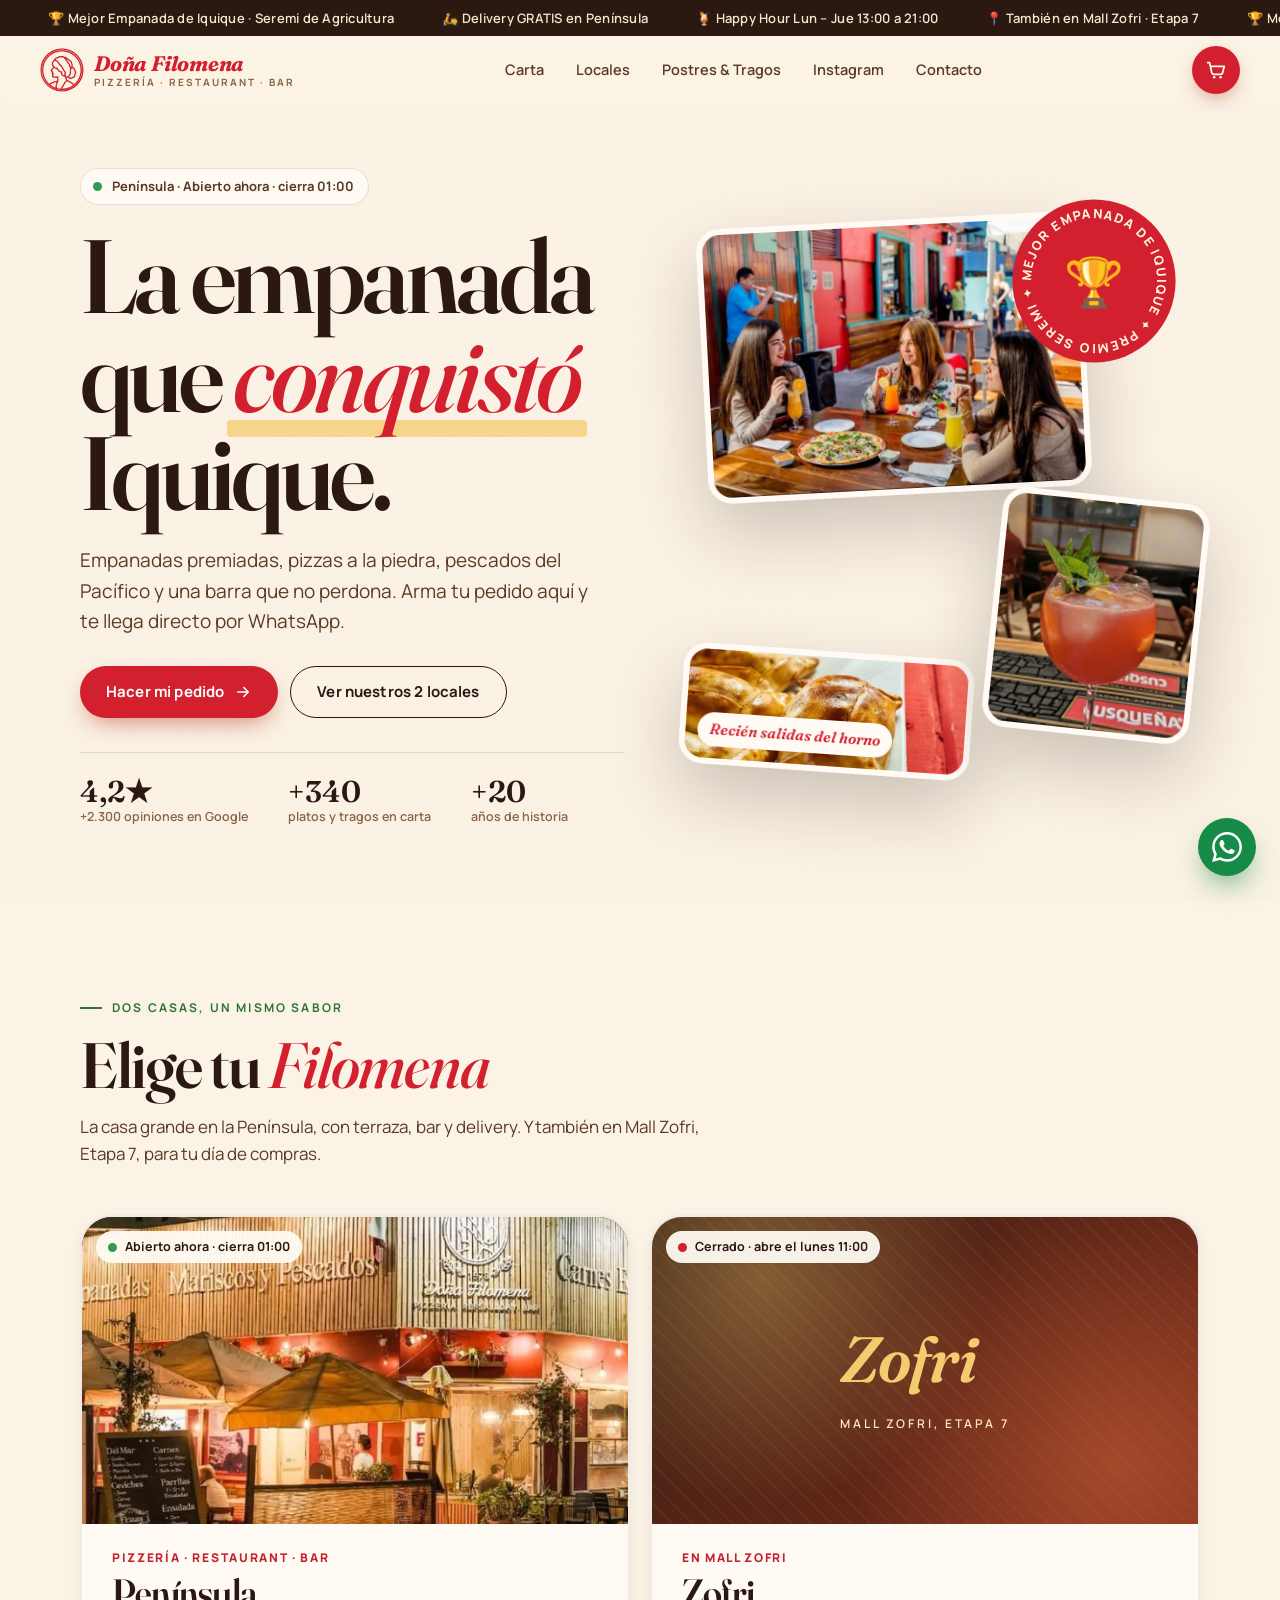
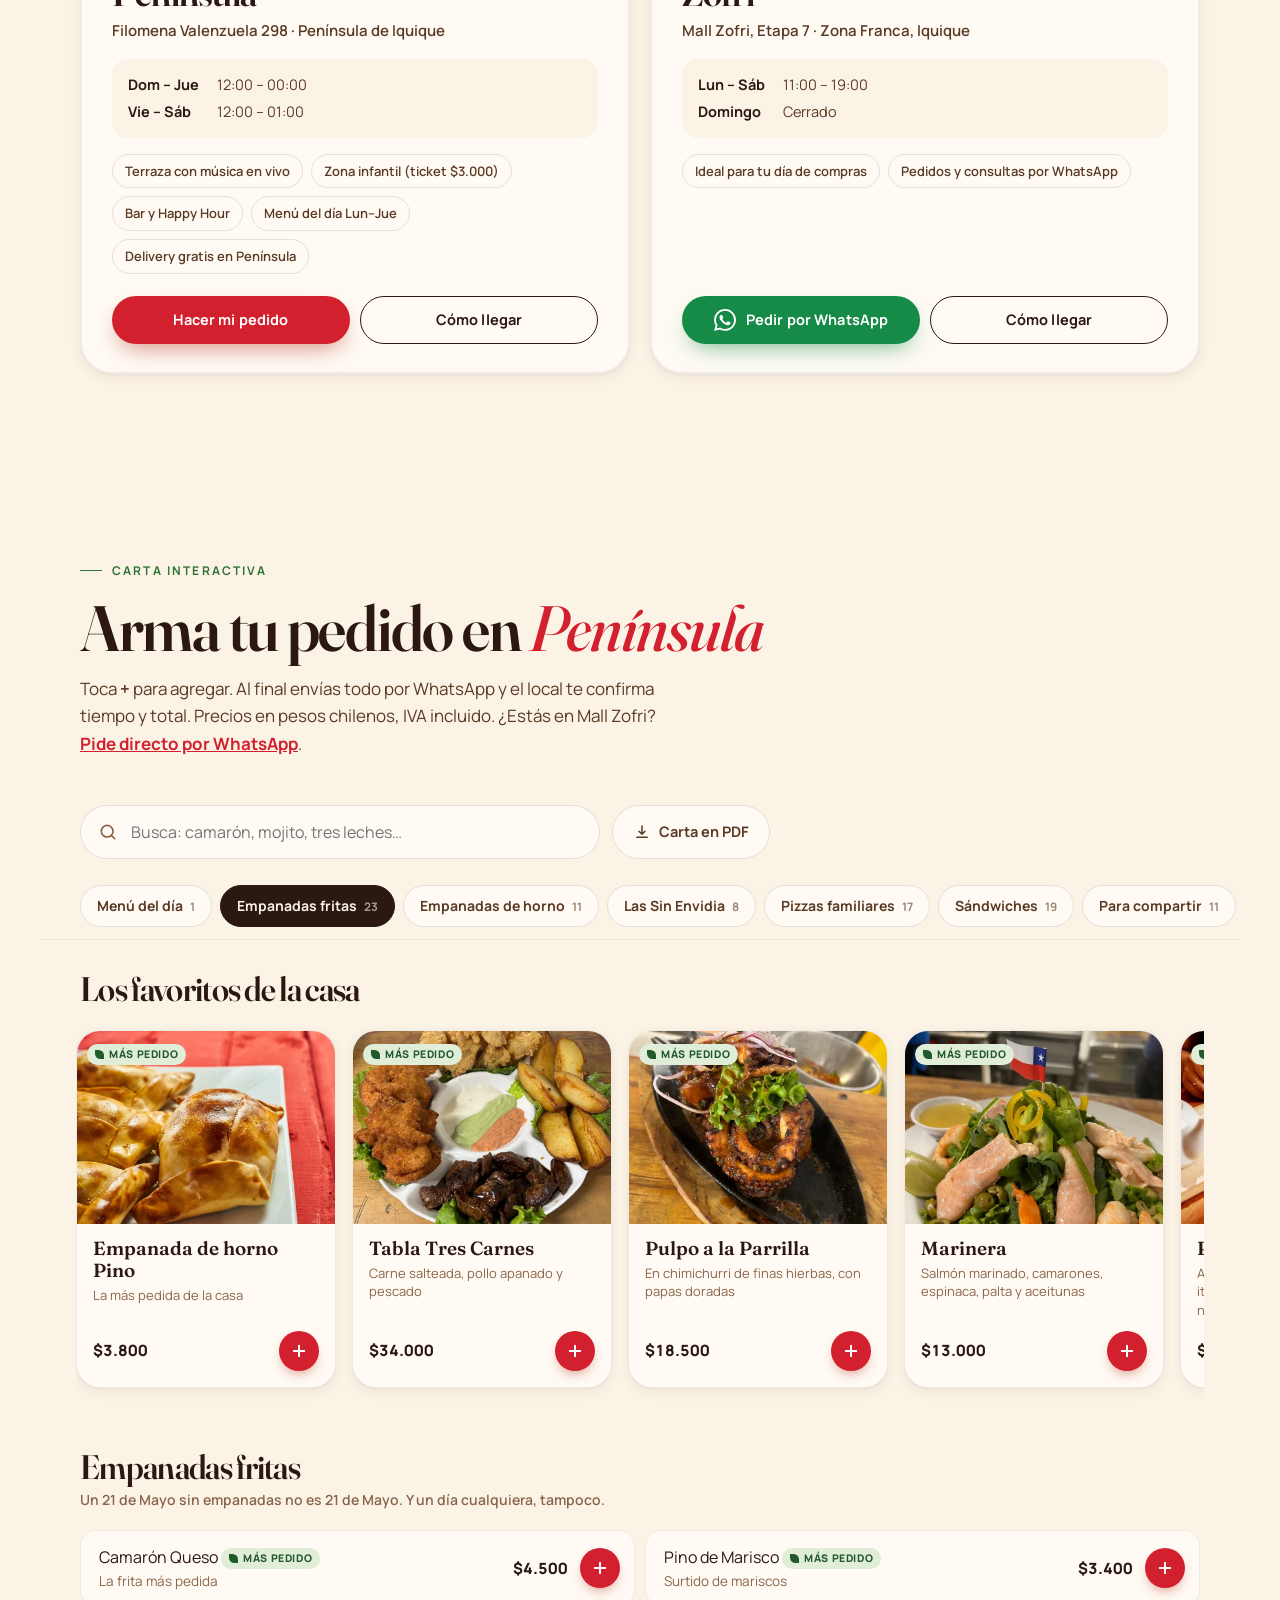
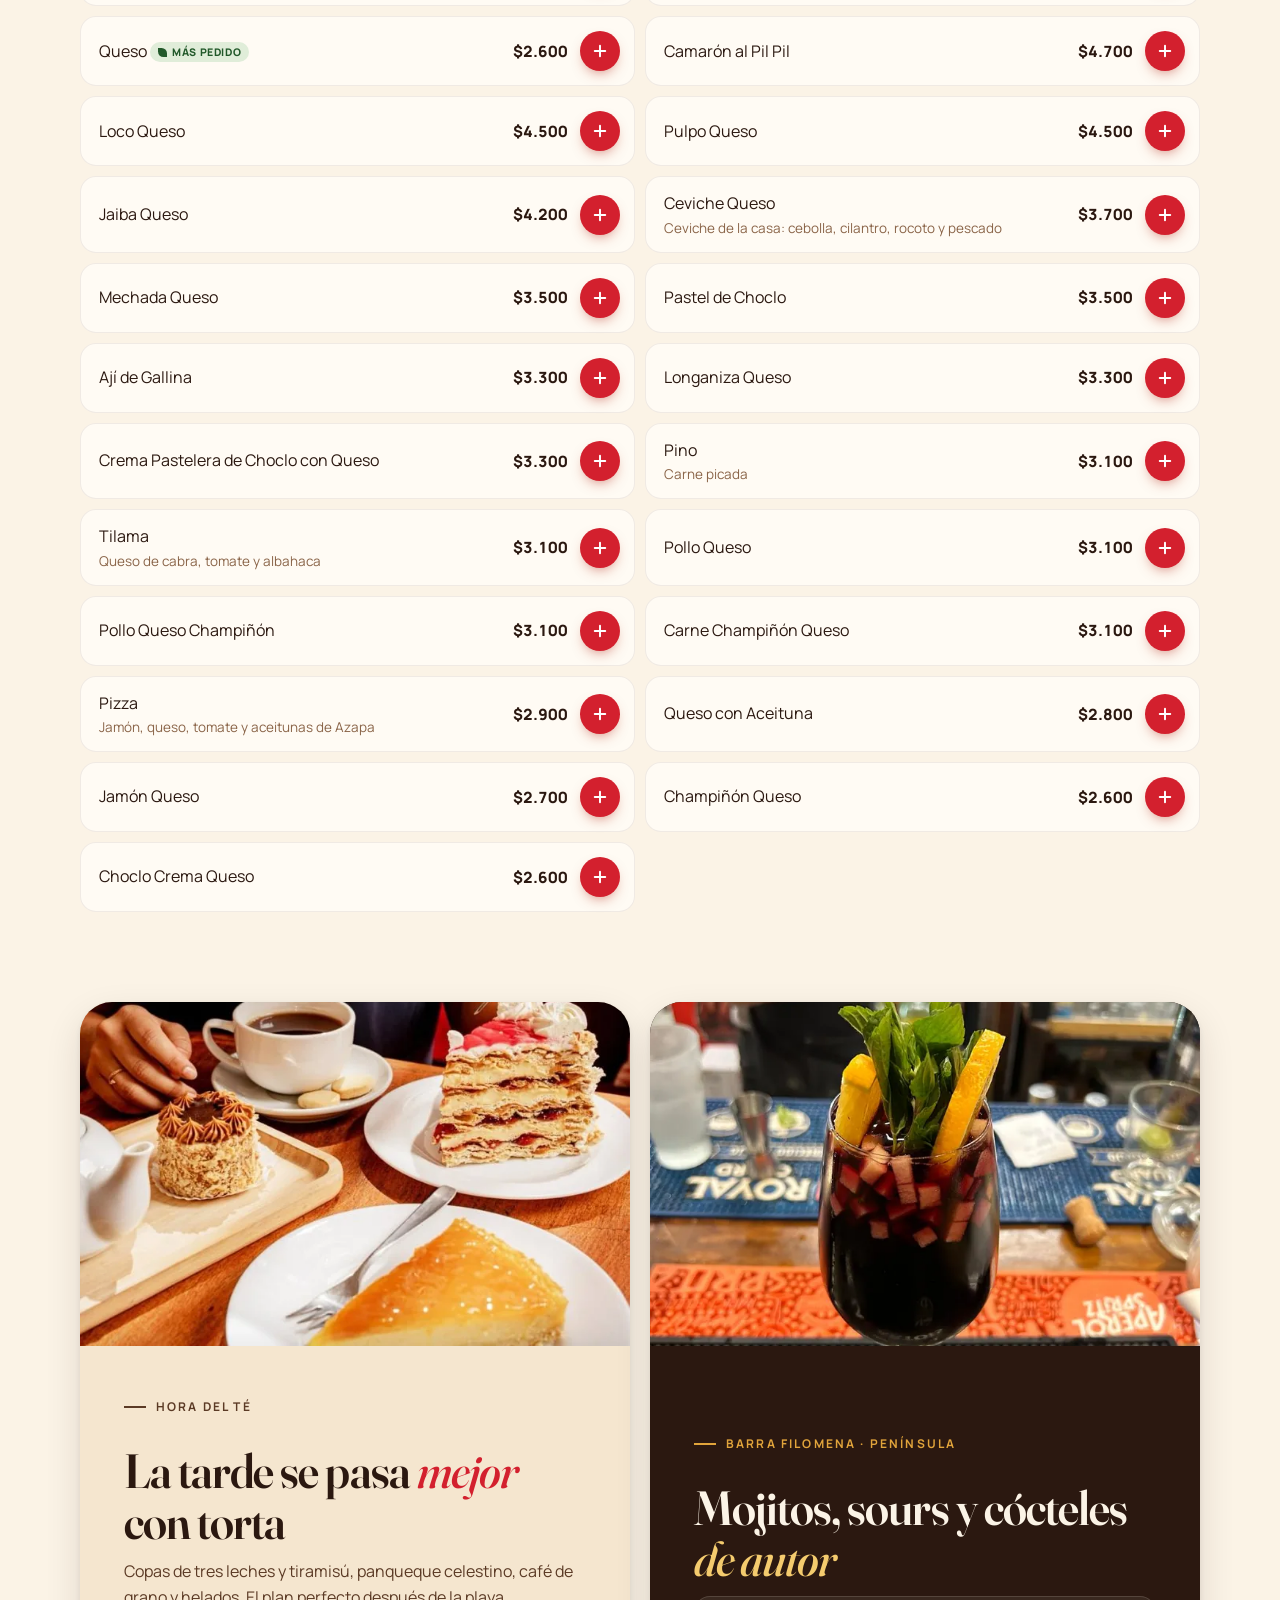
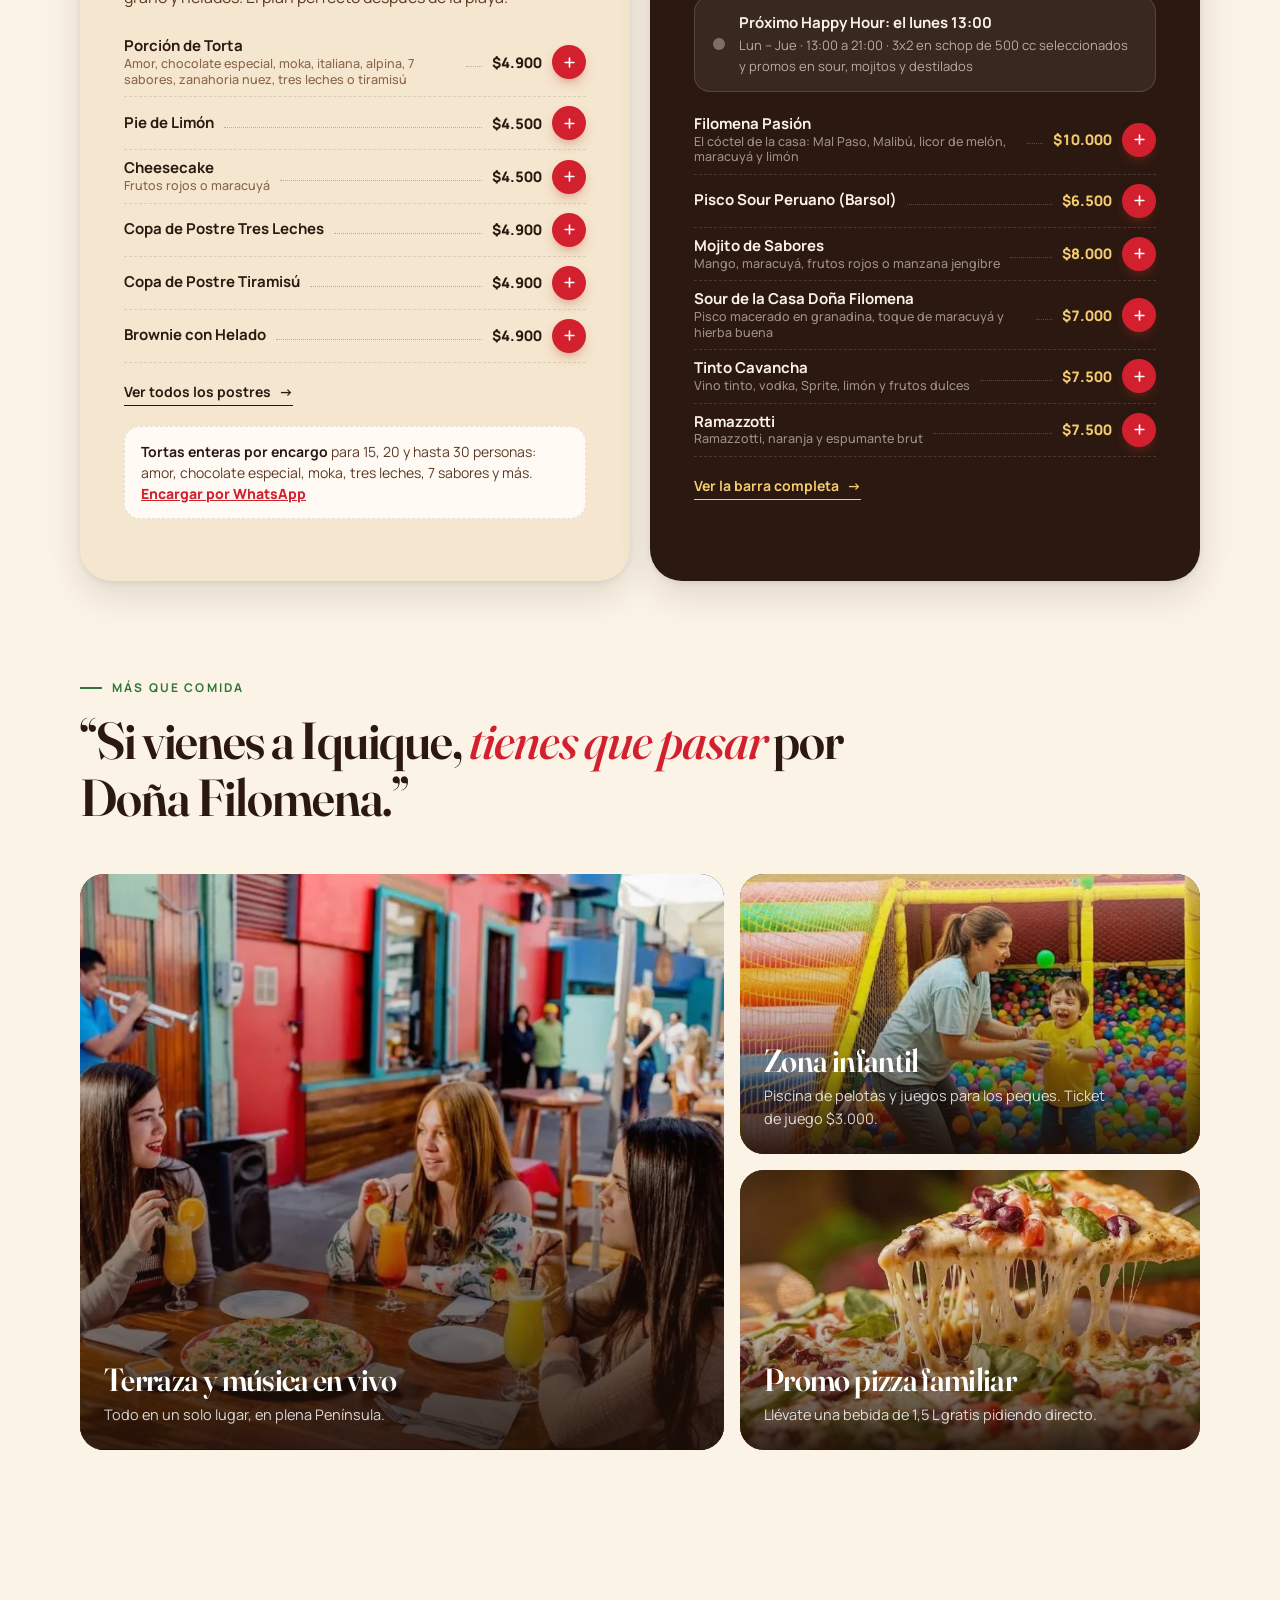
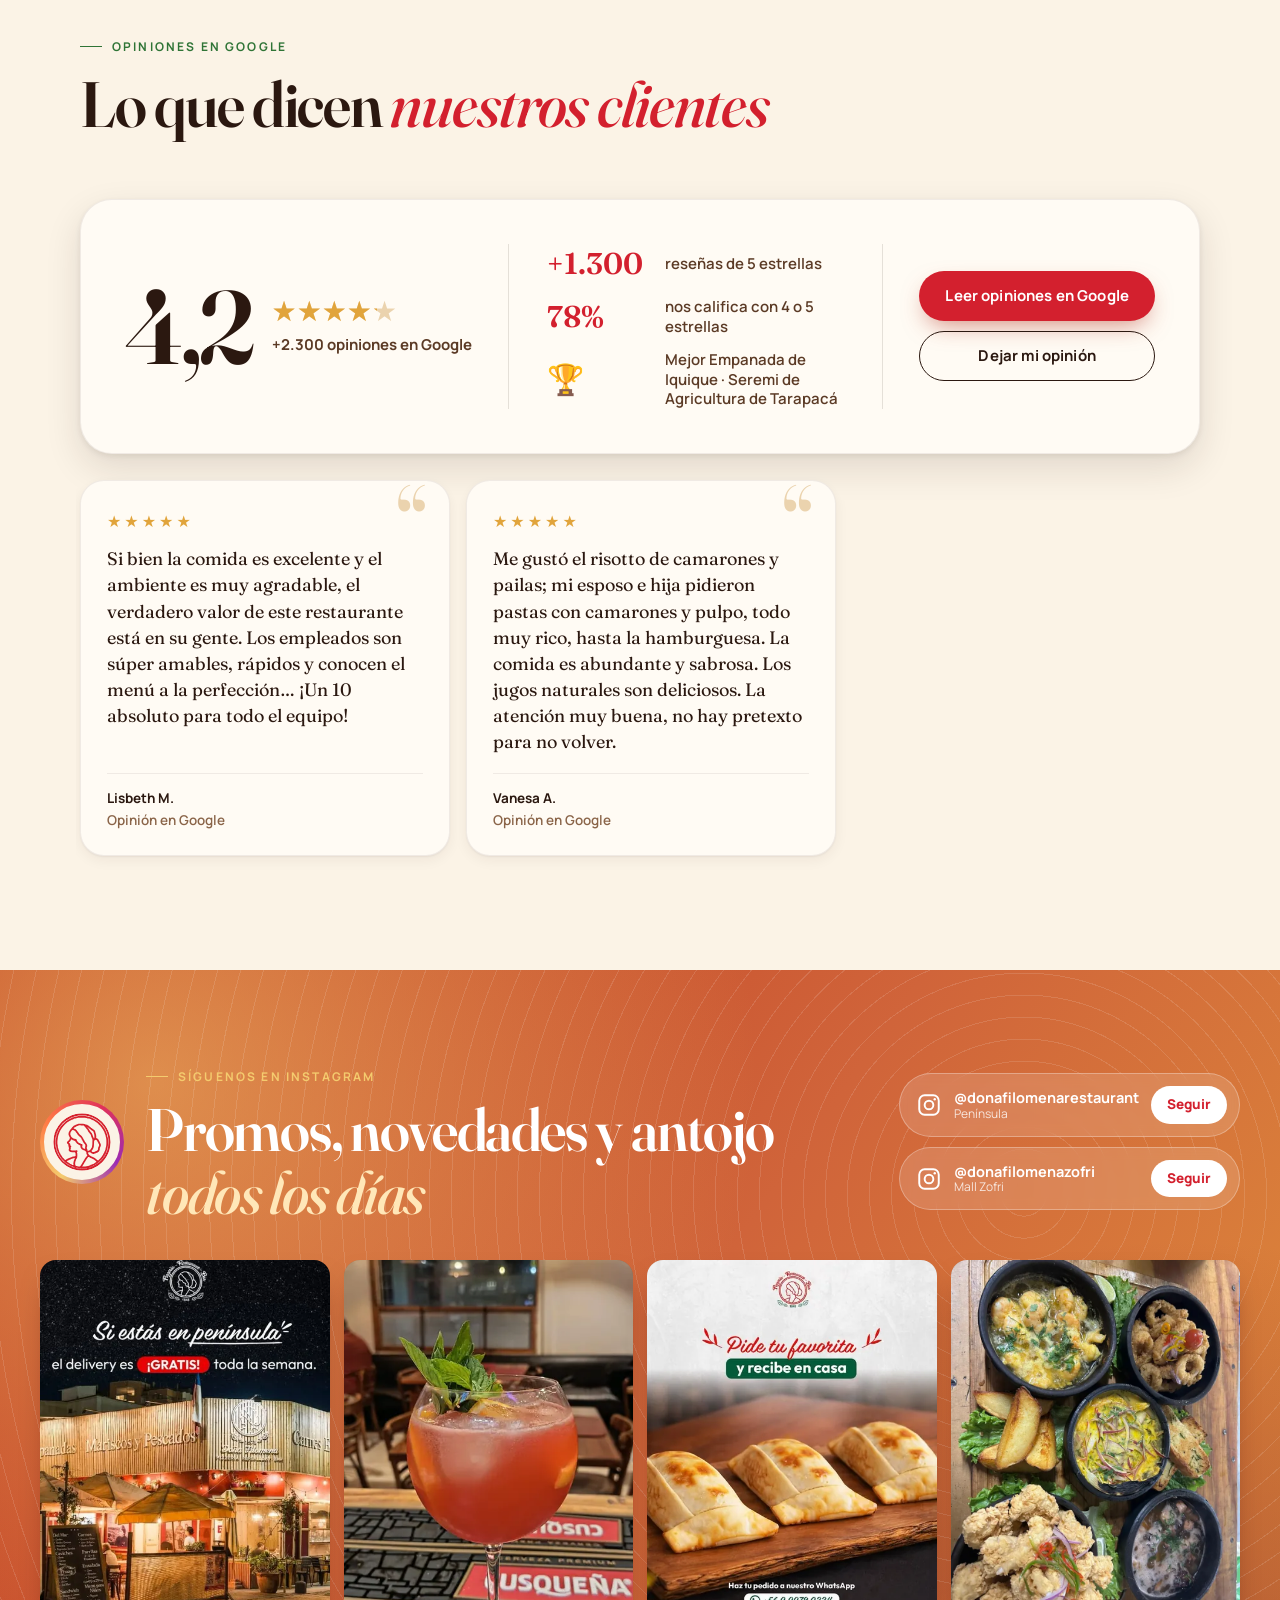
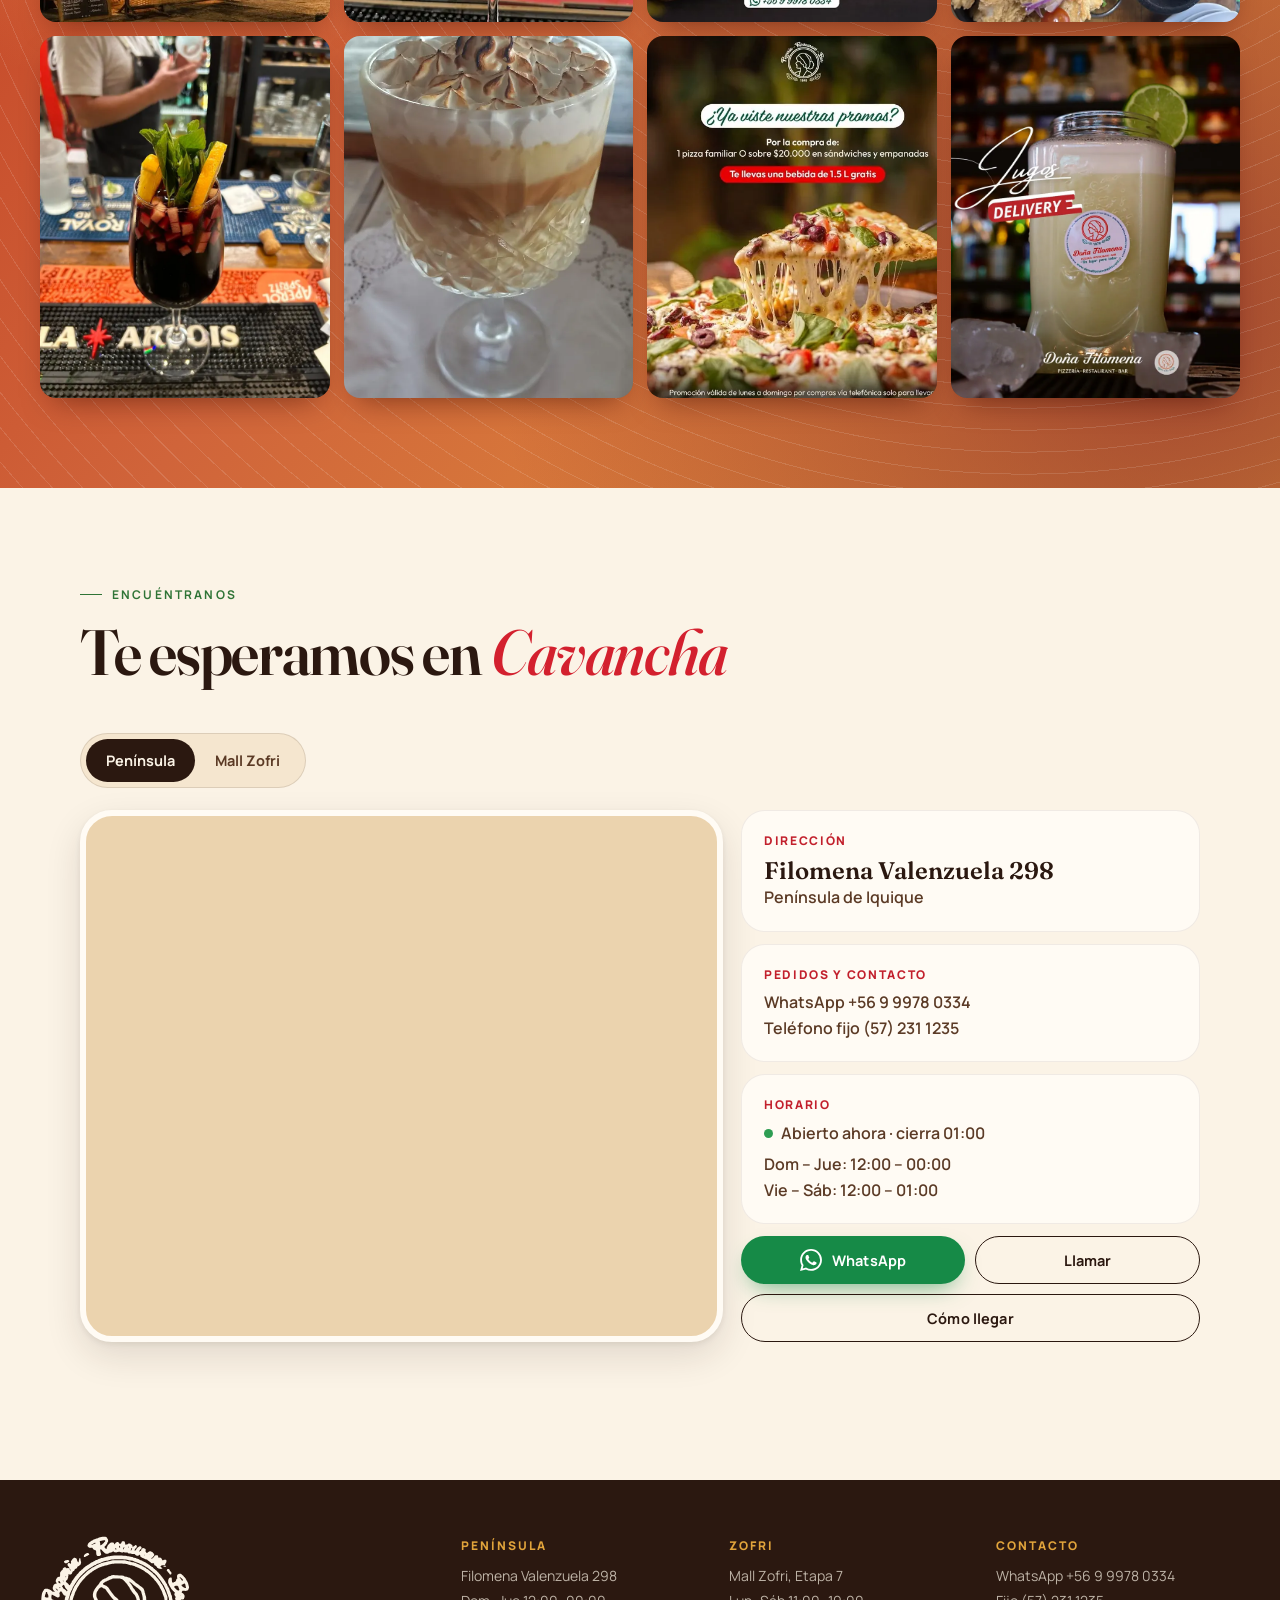
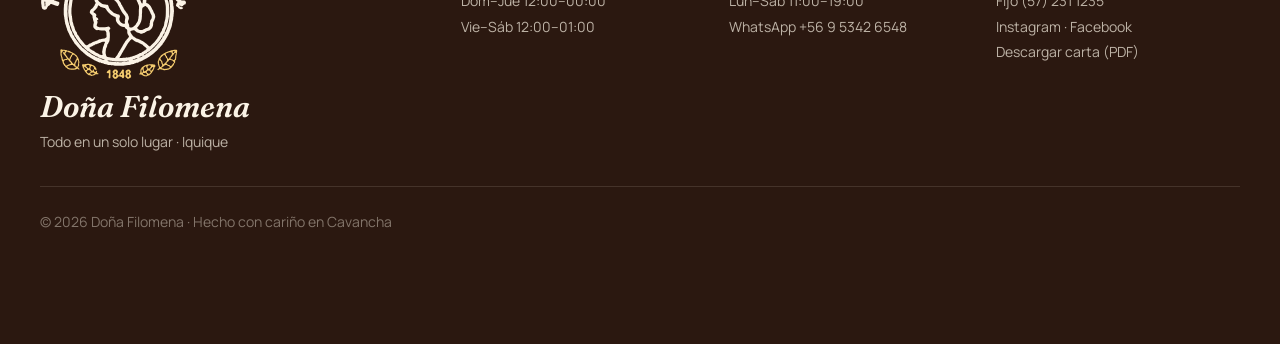
==== commit 788481a4: "Actualiza los enlaces internos a la nueva dirección pública La web se movió a la organización Dona-F" ====
--- a/index.html
+++ b/index.html
@@ -7,11 +7,19 @@
 <meta name="description" content="Doña Filomena, la Mejor Empanada de Iquique. Empanadas fritas y de horno, pizzas, pescados, postres y tragos. Pide por WhatsApp en Península de Cavancha o Mall Zofri.">
 <meta name="theme-color" content="#FBF3E6">
 <link rel="preload" as="image" href="assets/img/logo-sello.svg">
+<link rel="canonical" href="https://dona-filomena.github.io/donafilomena.github.io/">
 <link rel="icon" href="favicon.svg" type="image/svg+xml">
-<meta property="og:type" content="restaurant.restaurant">
+<link rel="apple-touch-icon" href="apple-touch-icon.png">
+<link rel="manifest" href="manifest.webmanifest">
+<meta property="og:type" content="website">
+<meta property="og:url" content="https://dona-filomena.github.io/donafilomena.github.io/">
+<meta property="og:site_name" content="Doña Filomena">
 <meta property="og:title" content="Doña Filomena · La Mejor Empanada de Iquique">
-<meta property="og:description" content="Arma tu pedido en la web y envíalo por WhatsApp. Península de Cavancha y Mall Zofri.">
-<meta property="og:image" content="assets/img/platos/empanadas-horno.webp">
+<meta property="og:description" content="Mira la carta, arma tu pedido y envíalo por WhatsApp. Península de Iquique y Mall Zofri.">
+<meta property="og:image" content="https://dona-filomena.github.io/donafilomena.github.io/assets/img/og.jpg">
+<meta property="og:image:width" content="1200">
+<meta property="og:image:height" content="630">
+<meta name="twitter:card" content="summary_large_image">
 <meta property="og:locale" content="es_CL">
 <link rel="preconnect" href="https://fonts.googleapis.com">
 <link rel="preconnect" href="https://fonts.gstatic.com" crossorigin>
--- a/assets/css/styles.css
+++ b/assets/css/styles.css
@@ -496,7 +496,7 @@
 .scrim{position:fixed;inset:0;z-index:300;background:rgba(30,15,8,.5);opacity:0;pointer-events:none;transition:opacity .35s;backdrop-filter:blur(2px)}
 .scrim.on{opacity:1;pointer-events:auto}
 .drawer{
-  position:fixed;z-index:301;left:0;right:0;bottom:0;max-height:92dvh;
+  position:fixed;z-index:301;left:0;right:0;bottom:0;max-height:92vh;max-height:92dvh;
   display:flex;flex-direction:column;background:var(--bg);border-radius:var(--r-xl) var(--r-xl) 0 0;
   box-shadow:0 -20px 60px rgba(30,15,8,.3);transform:translateY(105%);visibility:hidden;transition:transform .45s var(--ease),visibility 0s .45s;
 }
@@ -656,3 +656,12 @@
 .resumen .pend dd{color:var(--red);font-weight:700}
 .field.err .choice span{border-color:var(--red);animation:shake .4s}
 .inline-link{font-weight:700;color:var(--red);text-decoration:underline;white-space:nowrap}
+
+/* pantallas muy angostas (320 px) */
+.ig-head > *{min-width:0}
+.ig-acc b{display:block;white-space:nowrap}
+@media (max-width:360px){
+  .ig-acc{padding:10px 10px 10px 12px;gap:10px}
+  .ig-acc b{font-size:13px}
+  .ig-acc em{padding:7px 12px;font-size:12.5px}
+}
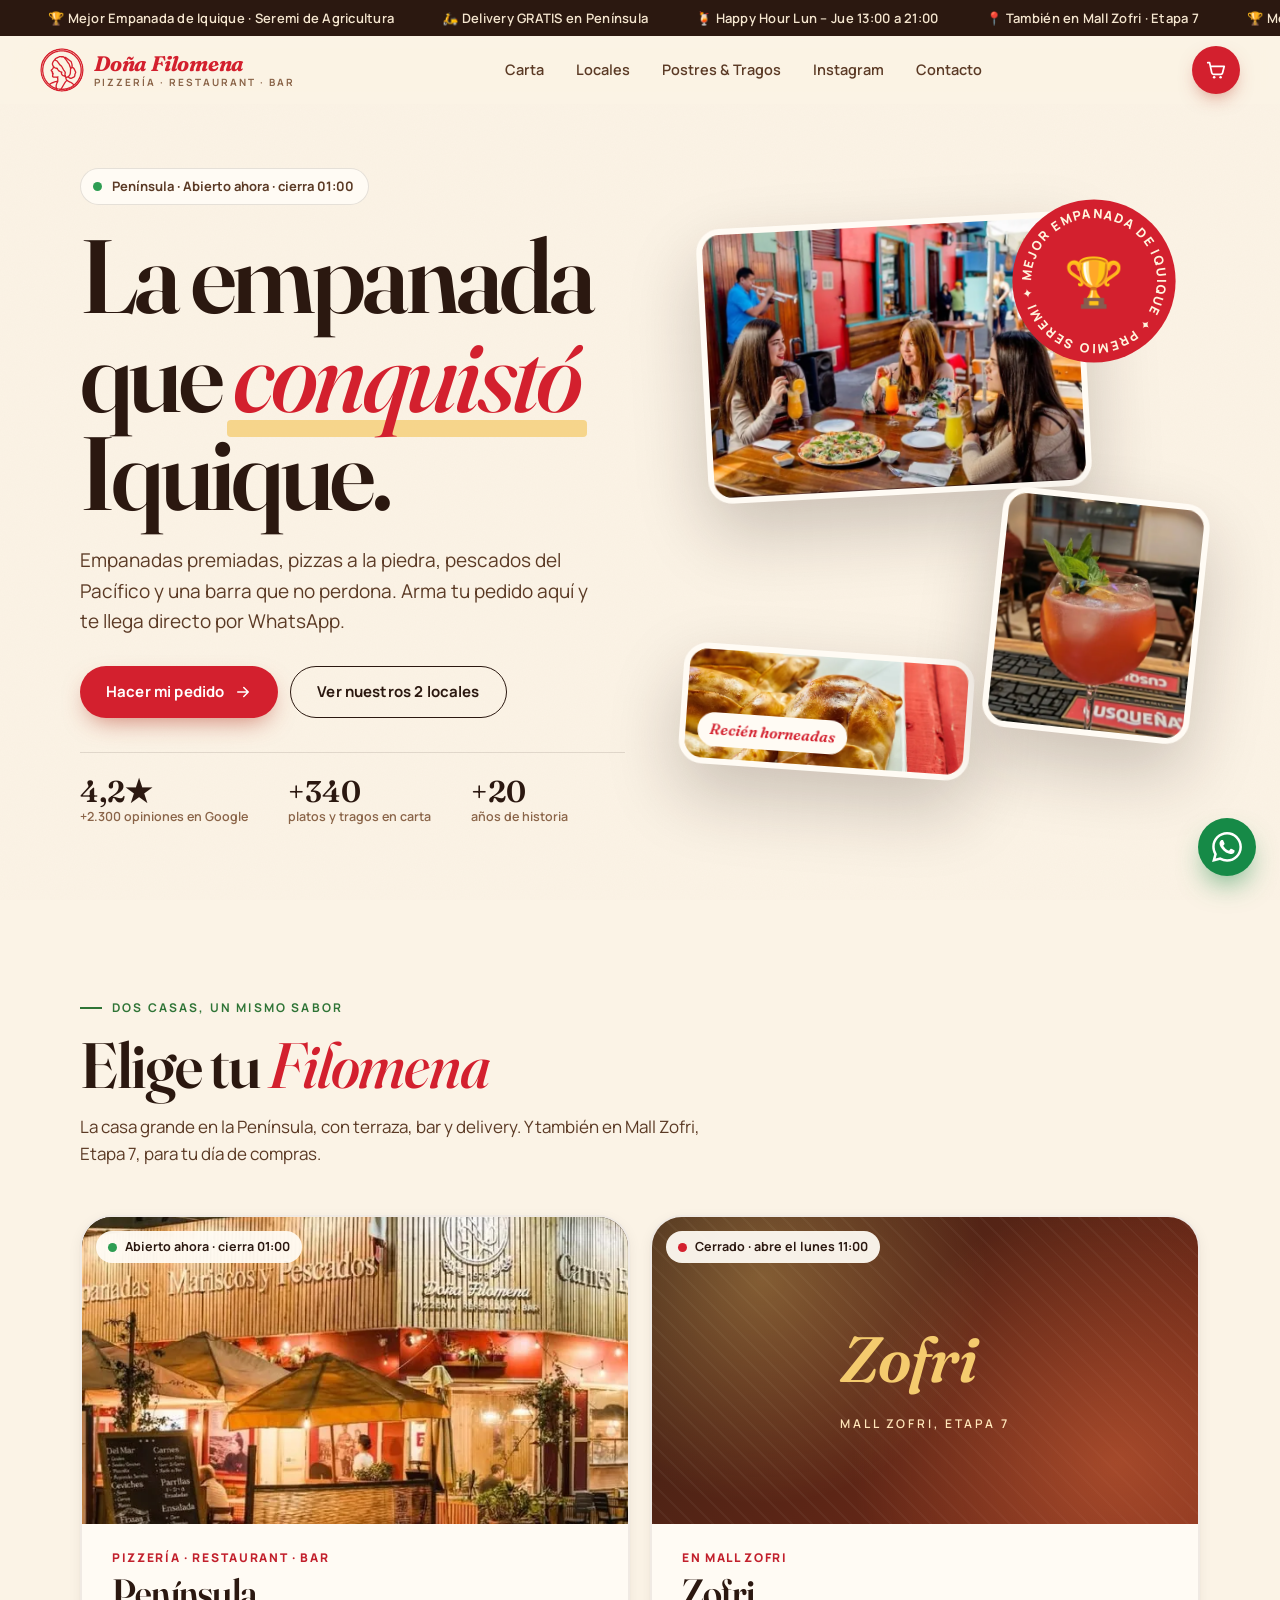
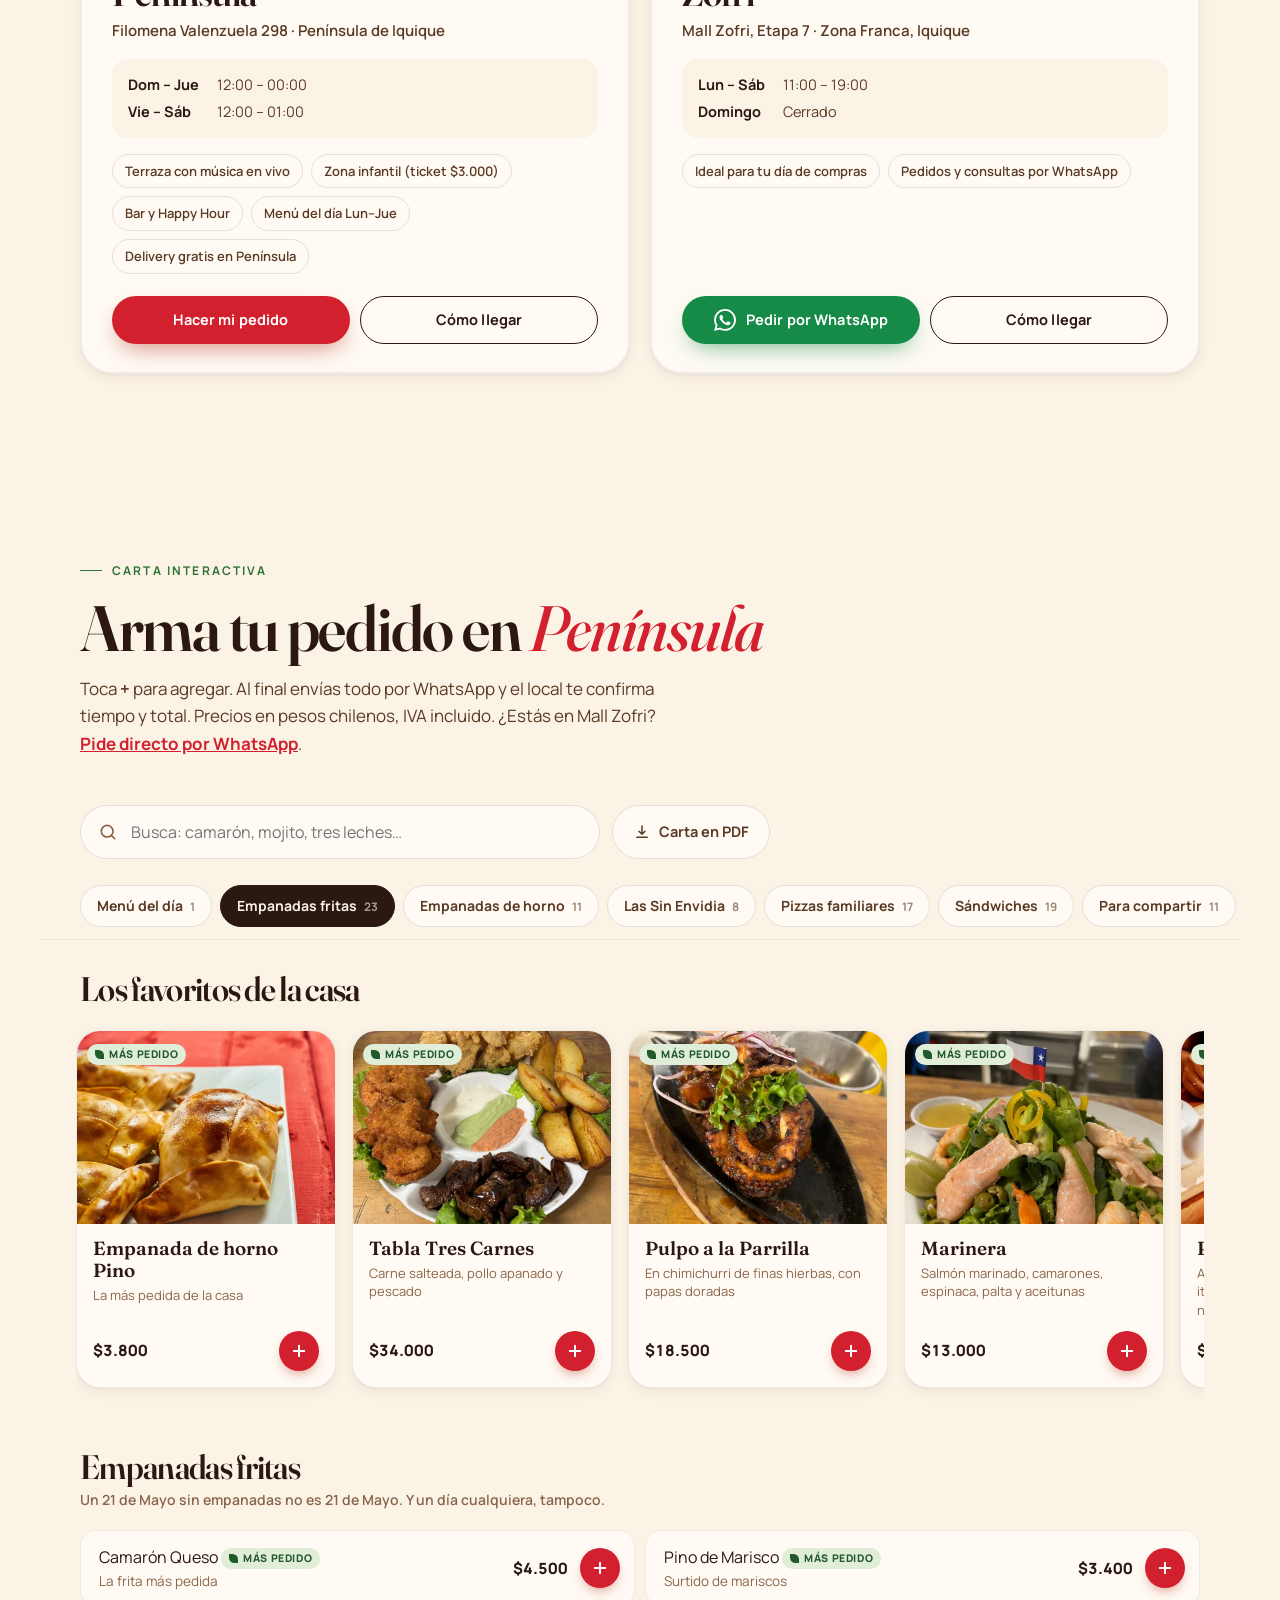
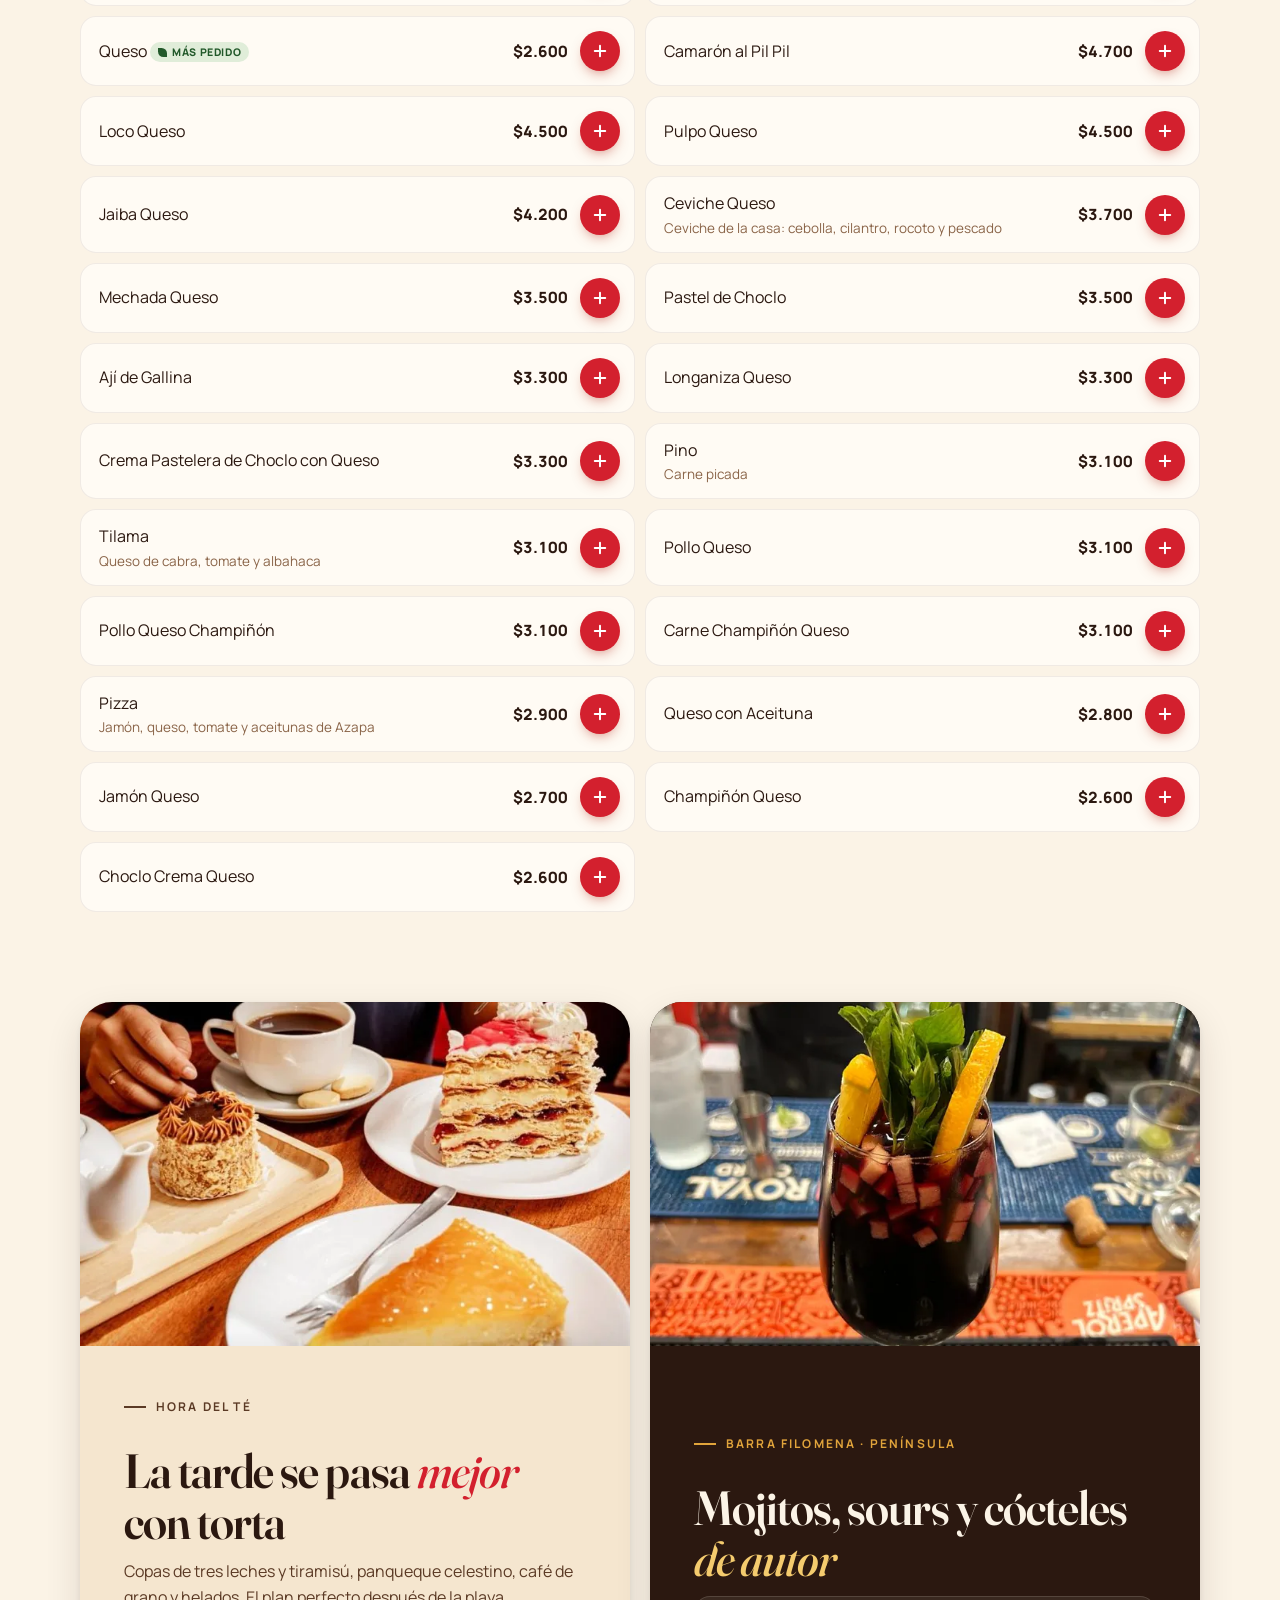
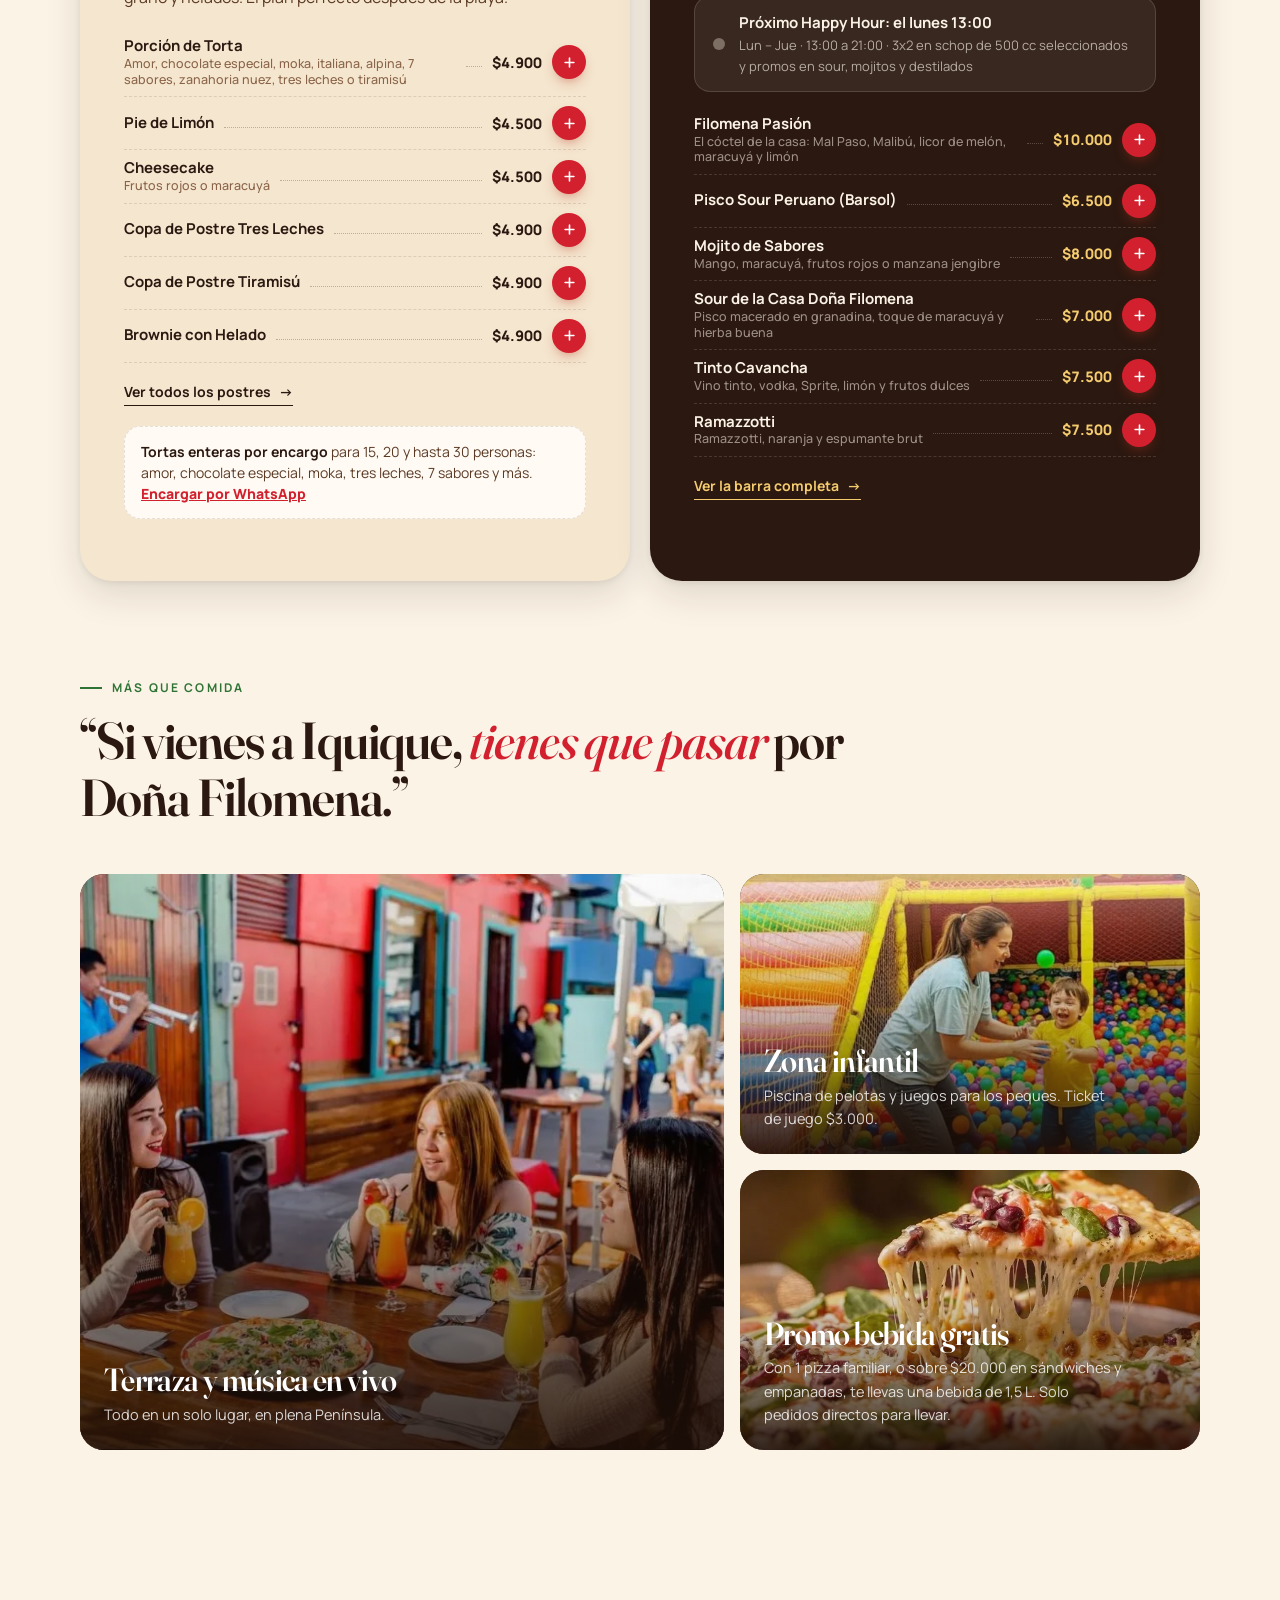
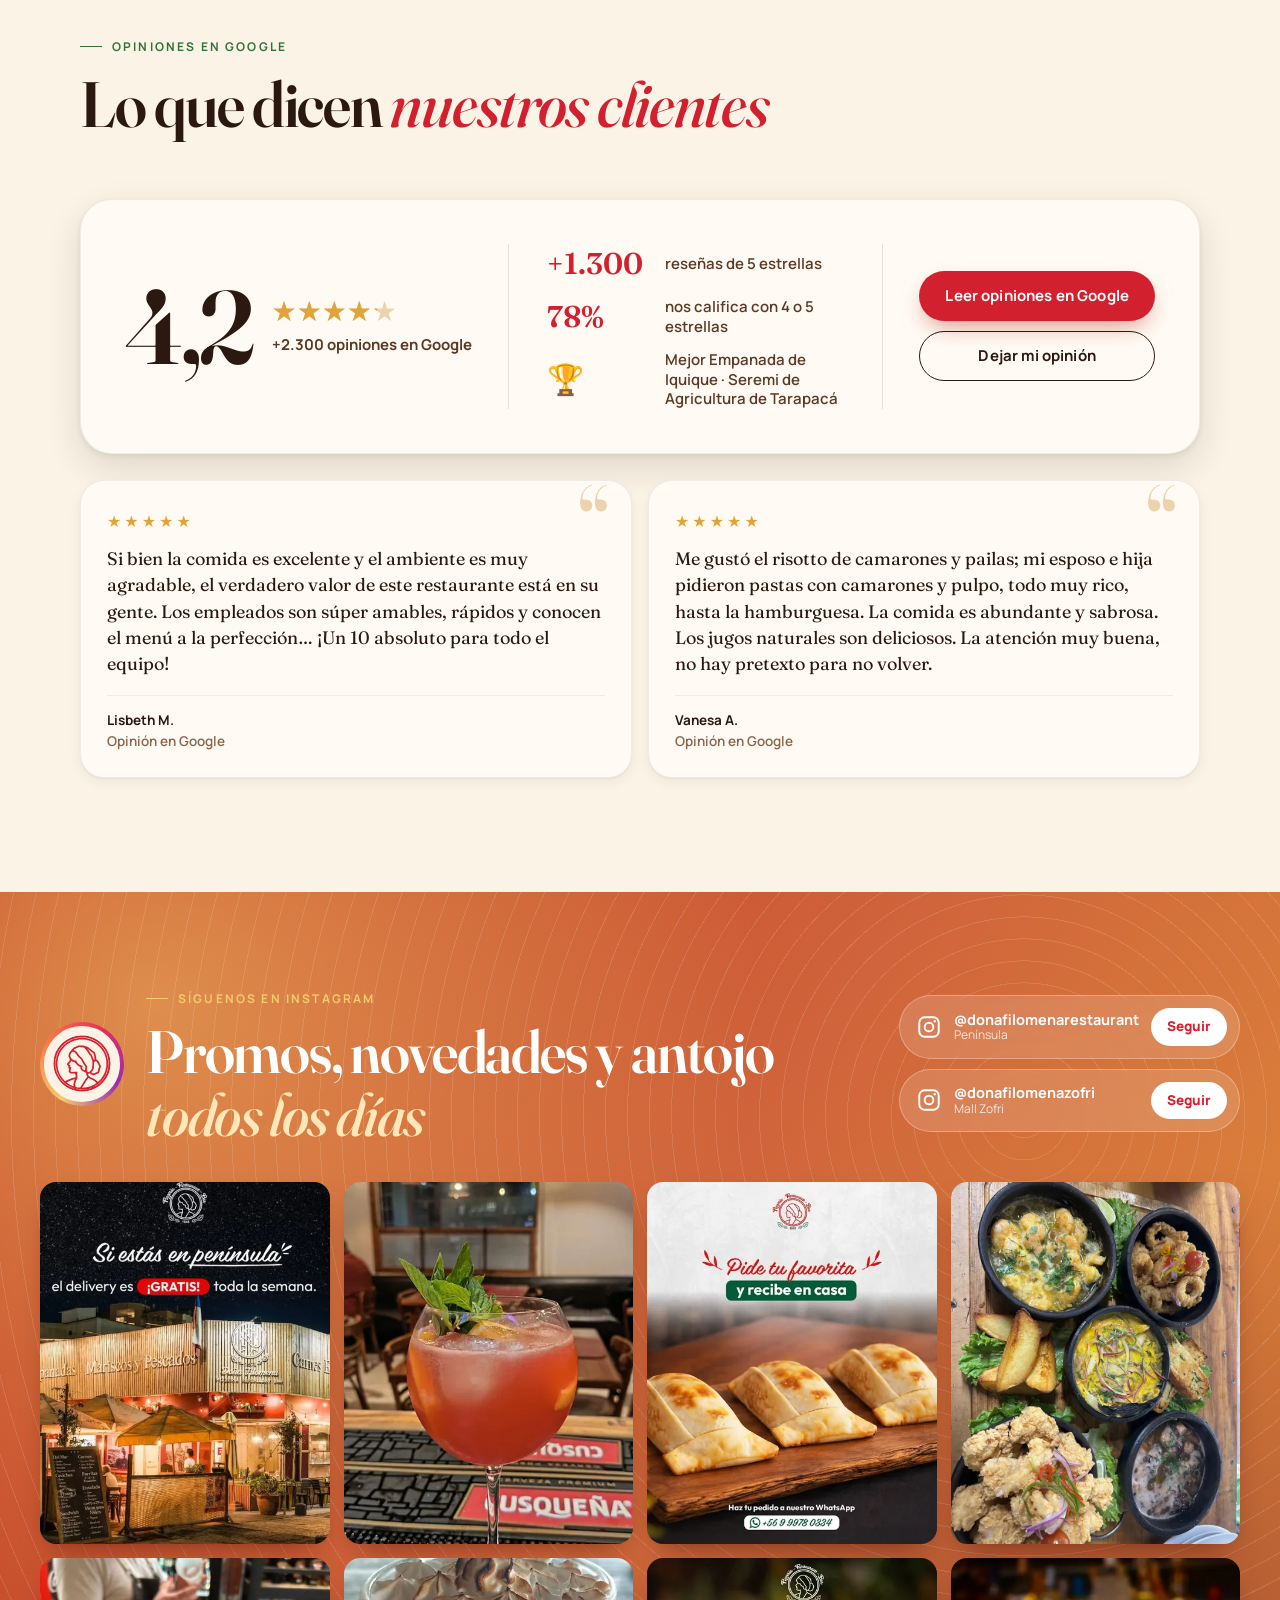
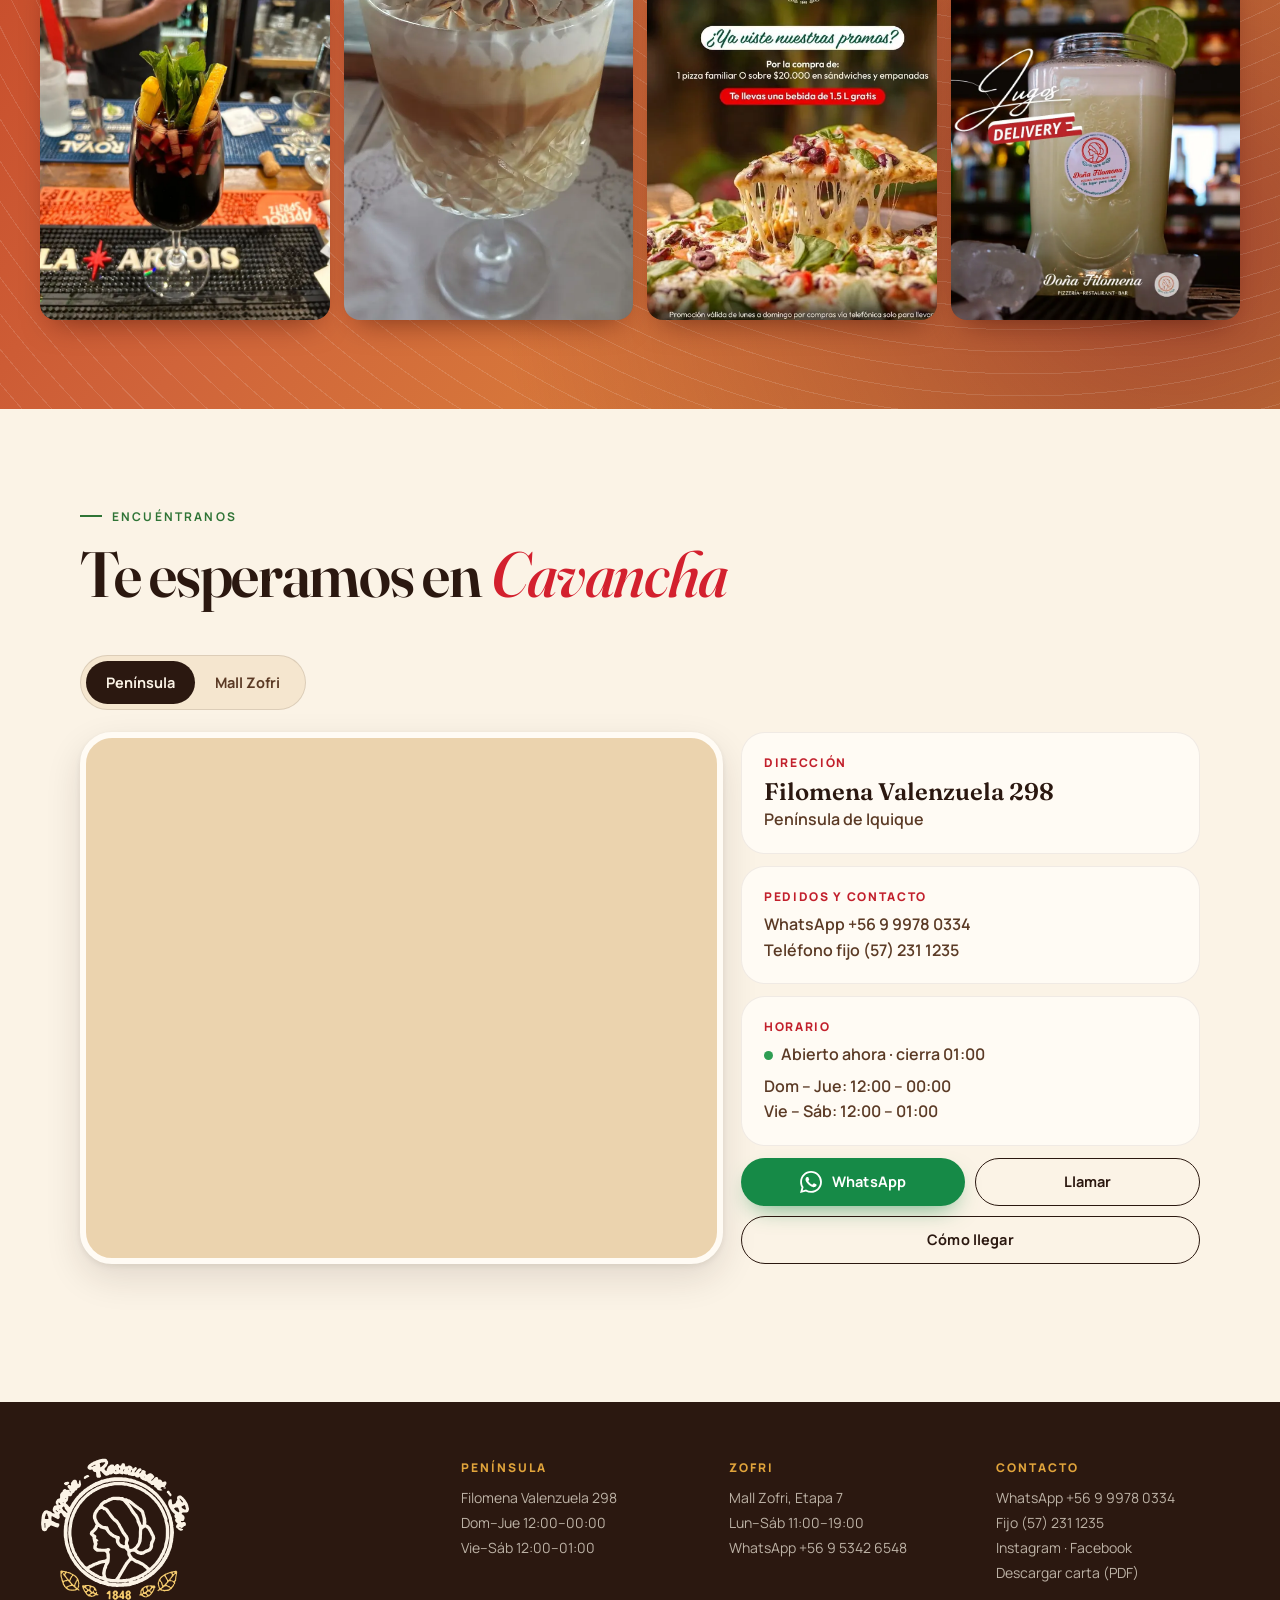
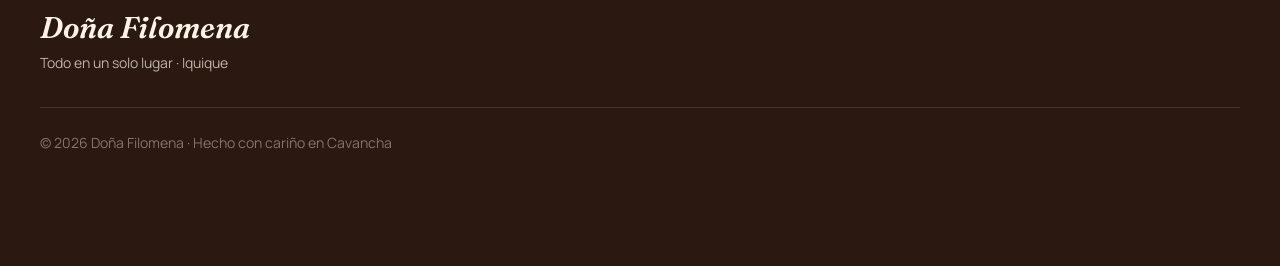
==== commit cc946e27: "Revisión general: arreglos de celular, reseñas y textos - El botón flotante de WhatsApp va a la izqu" ====
--- a/index.html
+++ b/index.html
@@ -35,7 +35,6 @@
   "sameAs":["https://www.instagram.com/donafilomenarestaurant/"]
 },{
   "@context":"https://schema.org","@type":"Restaurant","name":"Doña Filomena Zofri",
-  "servesCuisine":["Chilena","Empanadas","Pizzas"],
   "address":{"@type":"PostalAddress","streetAddress":"Mall Zofri, Etapa 7","addressLocality":"Iquique","addressRegion":"Tarapacá","addressCountry":"CL"},
   "telephone":"+56953426548","openingHours":["Mo-Sa 11:00-19:00"],
   "sameAs":["https://www.instagram.com/donafilomenazofri/"]
@@ -117,7 +116,7 @@
 
   <div class="hero-art" id="heroArt" aria-hidden="true">
     <figure class="ph ph-1" data-depth="18"><img src="assets/img/terraza.webp" alt="" width="867" height="580"></figure>
-    <figure class="ph ph-2" data-depth="34"><img src="assets/img/platos/empanadas-horno.webp" alt="" width="1000" height="667"><figcaption>Recién salidas del horno</figcaption></figure>
+    <figure class="ph ph-2" data-depth="34"><img src="assets/img/platos/empanadas-horno.webp" alt="" width="1000" height="667"><figcaption>Recién horneadas</figcaption></figure>
     <figure class="ph ph-3" data-depth="26"><img src="assets/img/platos/filomena-pasion.webp" alt="" width="450" height="1000"></figure>
     <div class="seal" data-depth="44">
       <svg viewBox="0 0 200 200">
@@ -216,7 +215,7 @@
     </article>
     <article class="exp-card">
       <img src="assets/img/pizza.webp" alt="Pizza con queso fundido" loading="lazy" width="646" height="428">
-      <div class="exp-txt"><h3>Promo pizza familiar</h3><p>Llévate una bebida de 1,5 L gratis pidiendo directo.</p></div>
+      <div class="exp-txt"><h3>Promo bebida gratis</h3><p>Con 1 pizza familiar, o sobre $20.000 en sándwiches y empanadas, te llevas una bebida de 1,5 L. Solo pedidos directos para llevar.</p></div>
     </article>
   </div>
 </section>
@@ -299,7 +298,7 @@
 <footer class="ftr">
   <div class="ftr-top">
     <div>
-      <img class="ftr-logo" src="assets/img/logo-claro.svg" alt="" width="180" height="154">
+      <img class="ftr-logo" src="assets/img/logo-claro.svg" alt="" width="180" height="154" loading="lazy">
       <p class="ftr-brand">Doña Filomena</p>
       <p class="ftr-sub">Todo en un solo lugar · Iquique</p>
     </div>
--- a/assets/css/styles.css
+++ b/assets/css/styles.css
@@ -665,3 +665,20 @@
   .ig-acc b{font-size:13px}
   .ig-acc em{padding:7px 12px;font-size:12.5px}
 }
+
+/* ajustes de la revisión general */
+.ph figcaption{white-space:nowrap}
+.ftr a{white-space:nowrap}
+.total-note.closed{color:var(--red);font-weight:700}
+.rev-track.few{display:grid;grid-template-columns:repeat(auto-fit,minmax(min(100%,300px),1fr));overflow:visible}
+.rev-track.few .rev{flex:none}
+@media (max-width:979px){
+  /* el botón flotante va a la izquierda para no tapar los botones "+" de la carta */
+  .wa-float{right:auto;left:16px}
+}
+@media (max-width:559px){
+  .trust{display:grid;grid-template-columns:repeat(3,1fr);gap:12px}
+  .trust b{font-size:24px}
+  .trust span{font-size:11.5px;line-height:1.3;margin-top:3px}
+  .ph figcaption{font-size:13px;padding:4px 10px;left:8px;bottom:8px}
+}
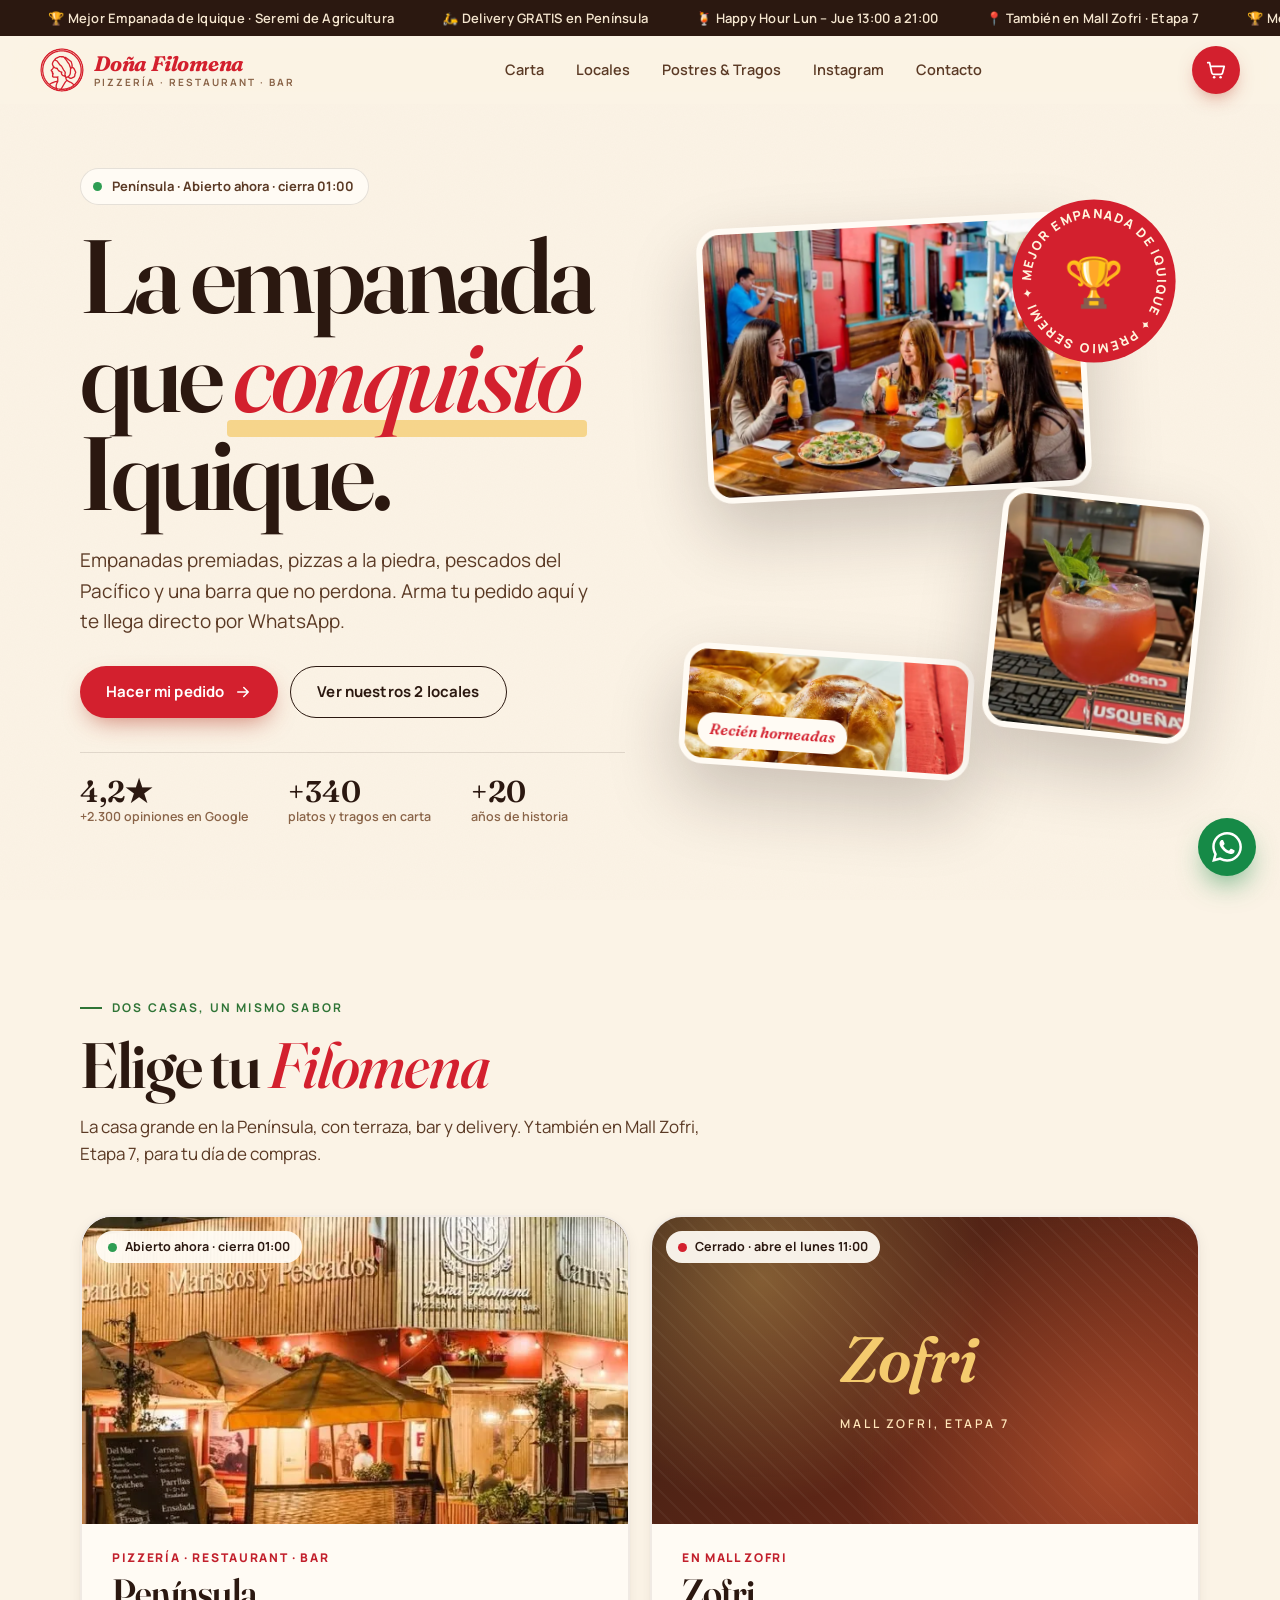
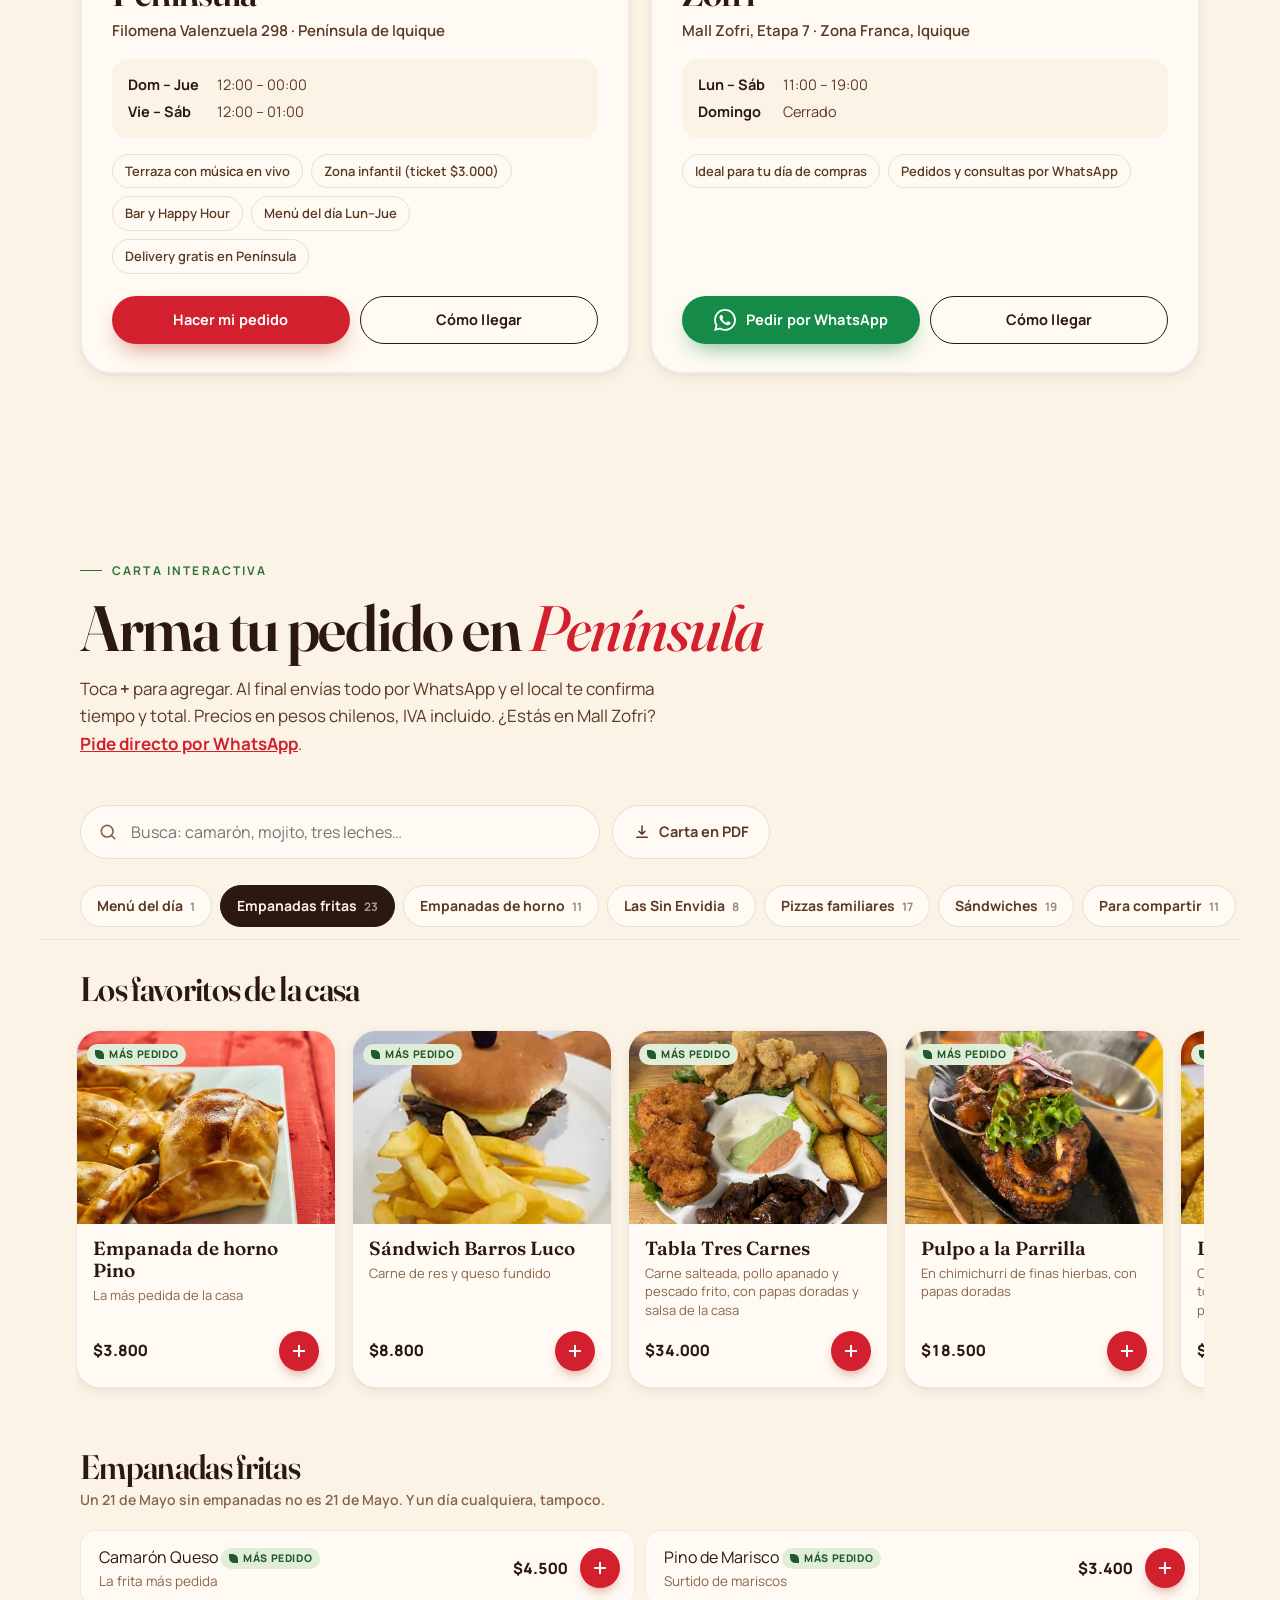
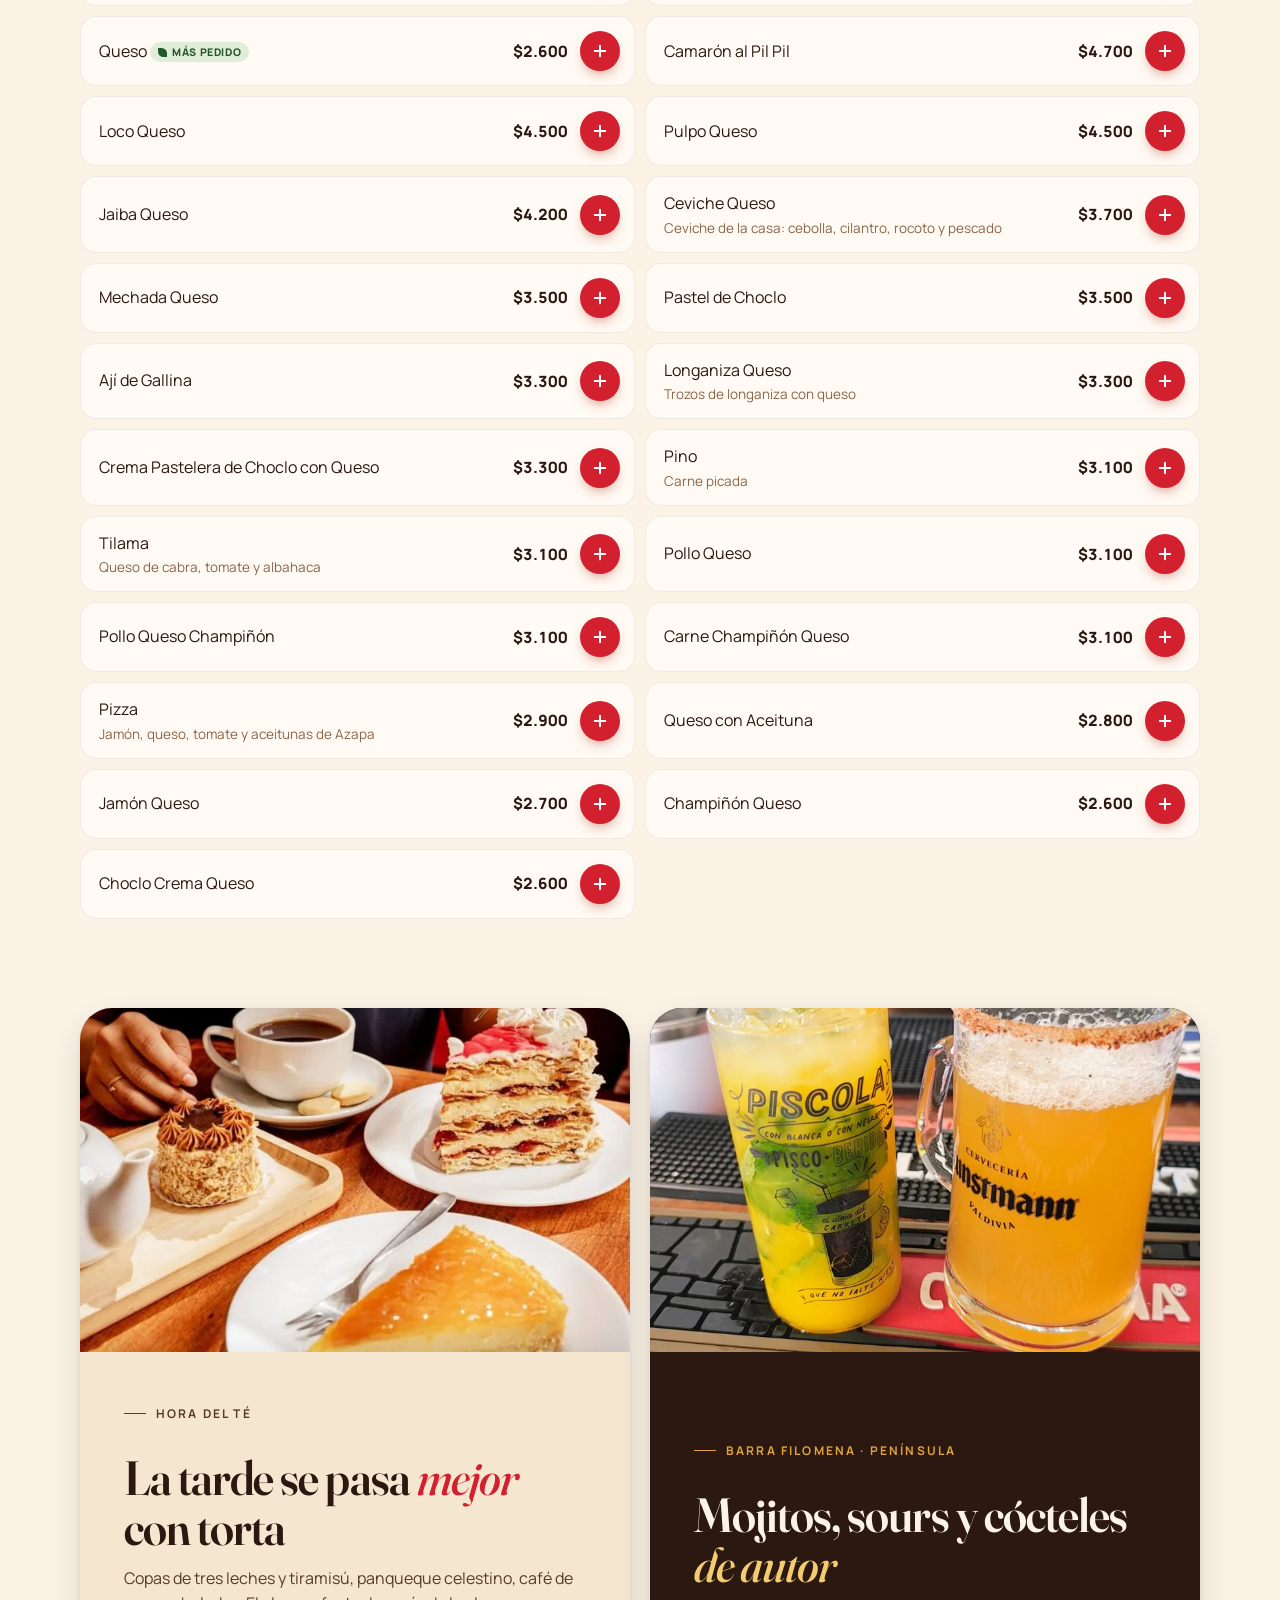
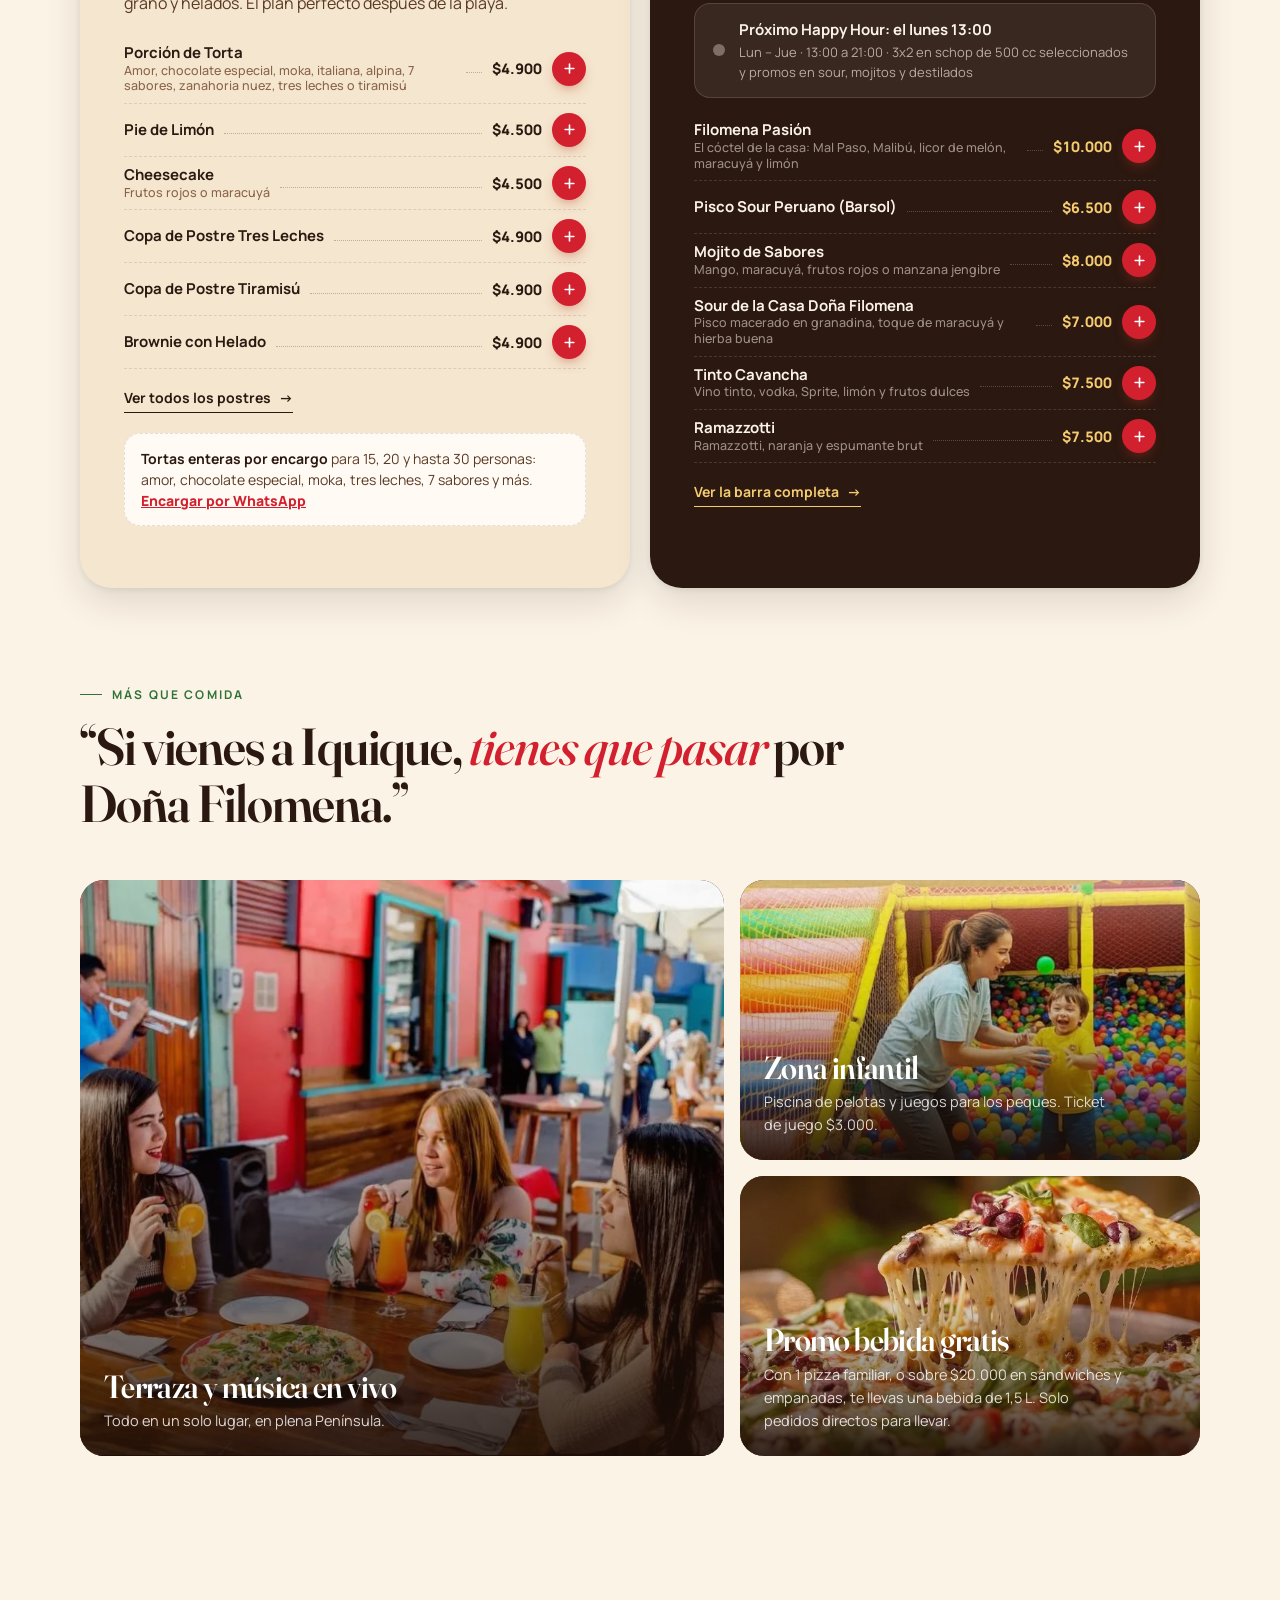
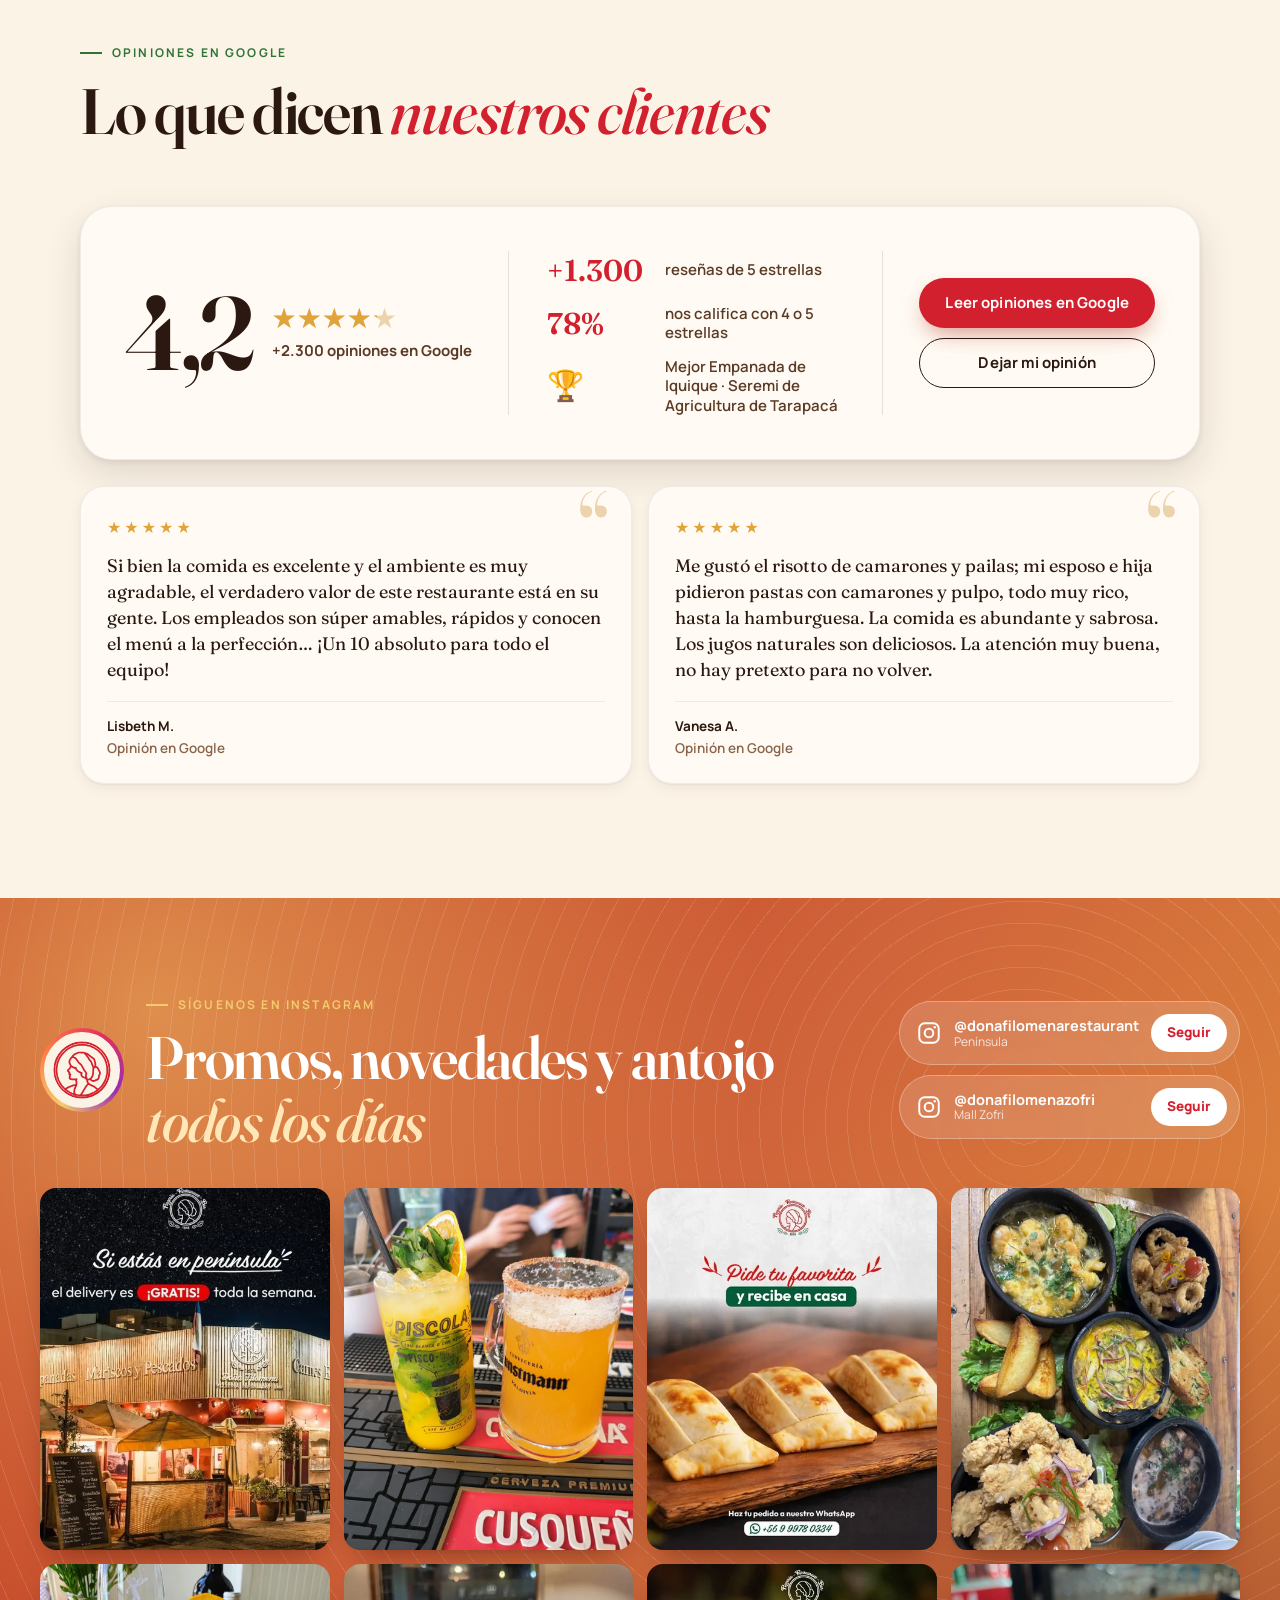
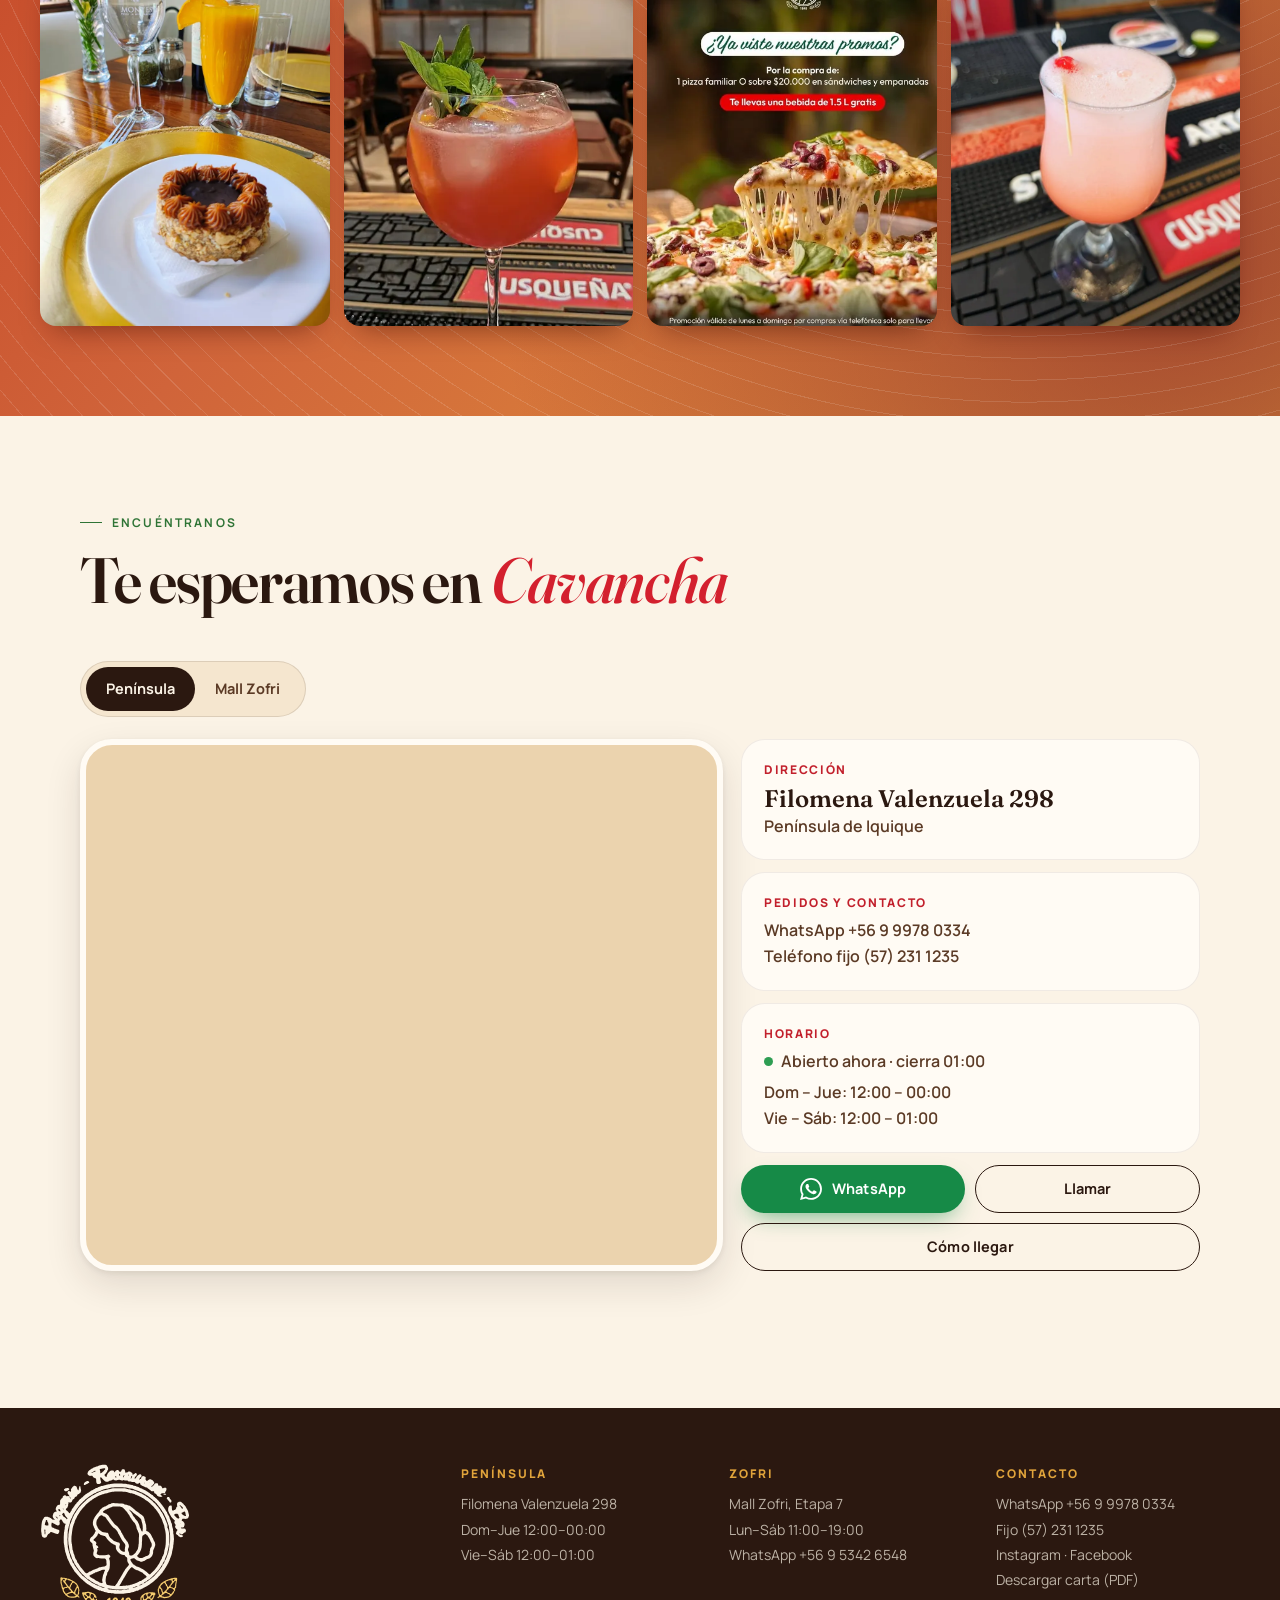
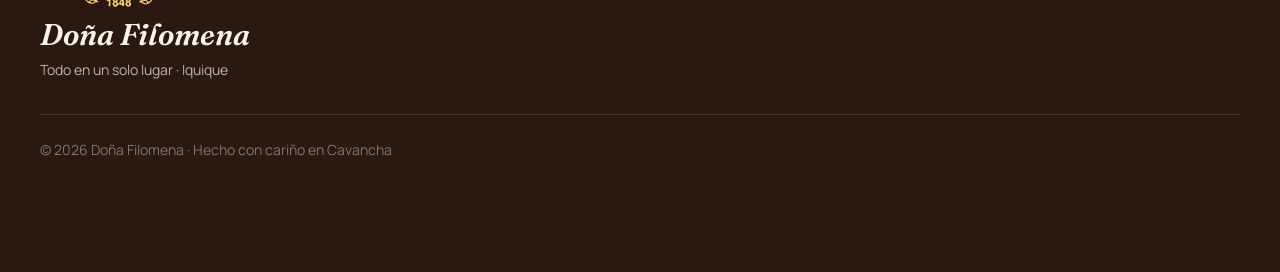
==== commit e8a73289: "Carta: 25 fotos nuevas, 115 descripciones y foto ampliable - Fotos nuevas del local en jugos, schop," ====
--- a/index.html
+++ b/index.html
@@ -184,7 +184,7 @@
   </article>
 
   <article class="dulce-card barra">
-    <div class="dulce-img"><img src="assets/img/platos/tinto-cavancha.webp" alt="Cóctel Tinto Cavancha en la barra de Doña Filomena" loading="lazy" width="750" height="1000"></div>
+    <div class="dulce-img"><img src="assets/img/platos/barra-mojito-michelada.webp" alt="Mojito de sabores y michelada en la barra de Doña Filomena" loading="lazy" width="800" height="1000"></div>
     <div class="dulce-body">
       <p class="kicker">Barra Filomena · Península</p>
       <h2>Mojitos, sours y cócteles <em>de autor</em></h2>
@@ -384,6 +384,22 @@
   </div>
 </aside>
 
+<!-- foto ampliada de un producto -->
+<div class="lb" id="lb" role="dialog" aria-modal="true" aria-labelledby="lbName" aria-hidden="true">
+  <div class="lb-card">
+    <button class="lb-x" id="lbClose" data-close-foto aria-label="Cerrar foto">
+      <svg viewBox="0 0 24 24" aria-hidden="true"><path d="M6 6l12 12M18 6L6 18" stroke="currentColor" stroke-width="2.4" stroke-linecap="round"/></svg>
+    </button>
+    <div class="lb-pic"><img id="lbImg" src="[data-uri]" alt=""></div>
+    <div class="lb-body">
+      <div class="tagrow" id="lbTags"></div>
+      <h3 id="lbName"></h3>
+      <p id="lbDesc"></p>
+      <div class="lb-foot" id="lbFoot"></div>
+    </div>
+  </div>
+</div>
+
 <div class="toast" id="toast" role="status" aria-live="polite"></div>
 
 <script src="assets/js/data.js"></script>
--- a/assets/css/styles.css
+++ b/assets/css/styles.css
@@ -682,3 +682,28 @@
   .trust span{font-size:11.5px;line-height:1.3;margin-top:3px}
   .ph figcaption{font-size:13px;padding:4px 10px;left:8px;bottom:8px}
 }
+
+/* miniatura que amplía la foto */
+.item-pic{flex-shrink:0;margin-left:-4px;padding:0;border:0;background:none;border-radius:12px;cursor:zoom-in;line-height:0;transition:transform .2s var(--spring)}
+.item-pic .item-img{margin-left:0;object-position:50% 30%}
+.item-pic:hover{transform:scale(1.06)}
+button.fcard-img{display:block;width:100%;padding:0;border:0;cursor:zoom-in;font:inherit;color:inherit;text-align:left}
+.fcard-img img{object-position:50% 35%}
+
+/* foto ampliada */
+.lb{position:fixed;inset:0;z-index:350;display:grid;place-items:center;padding:16px;background:rgba(30,15,8,.72);backdrop-filter:blur(4px);opacity:0;visibility:hidden;pointer-events:none;transition:opacity .25s,visibility 0s .25s}
+.lb.on{opacity:1;visibility:visible;pointer-events:auto;transition:opacity .25s}
+.lb-card{position:relative;display:flex;flex-direction:column;width:min(100%,440px);max-height:calc(100dvh - 32px);overflow:hidden;border-radius:var(--r-l);background:var(--card);box-shadow:var(--sh-2);transform:translateY(14px) scale(.97);transition:transform .3s var(--spring)}
+.lb.on .lb-card{transform:none}
+.lb-pic{flex:1 1 auto;min-height:0;display:grid;place-items:center;background:var(--bg-3)}
+.lb-pic img{display:block;width:100%;height:100%;max-height:62dvh;object-fit:contain}
+.lb-body{flex:0 0 auto;padding:14px 18px 18px}
+.lb-body .tagrow:empty{display:none}
+.lb-body .tagrow{margin-bottom:6px}
+.lb-body h3{font-family:var(--serif);font-size:22px;font-weight:600;line-height:1.15}
+.lb-body p{margin-top:4px;font-size:14px;line-height:1.45;color:var(--ink-3)}
+.lb-foot{display:flex;align-items:center;justify-content:space-between;gap:12px;margin-top:12px}
+.lb-foot .price{font-size:19px}
+.lb-x{position:absolute;right:10px;top:10px;z-index:1;width:40px;height:40px;display:grid;place-items:center;border:0;border-radius:50%;background:rgba(43,24,16,.72);color:#fff;cursor:pointer}
+.lb-x svg{width:18px;height:18px}
+.lb-x:hover{background:var(--ink)}
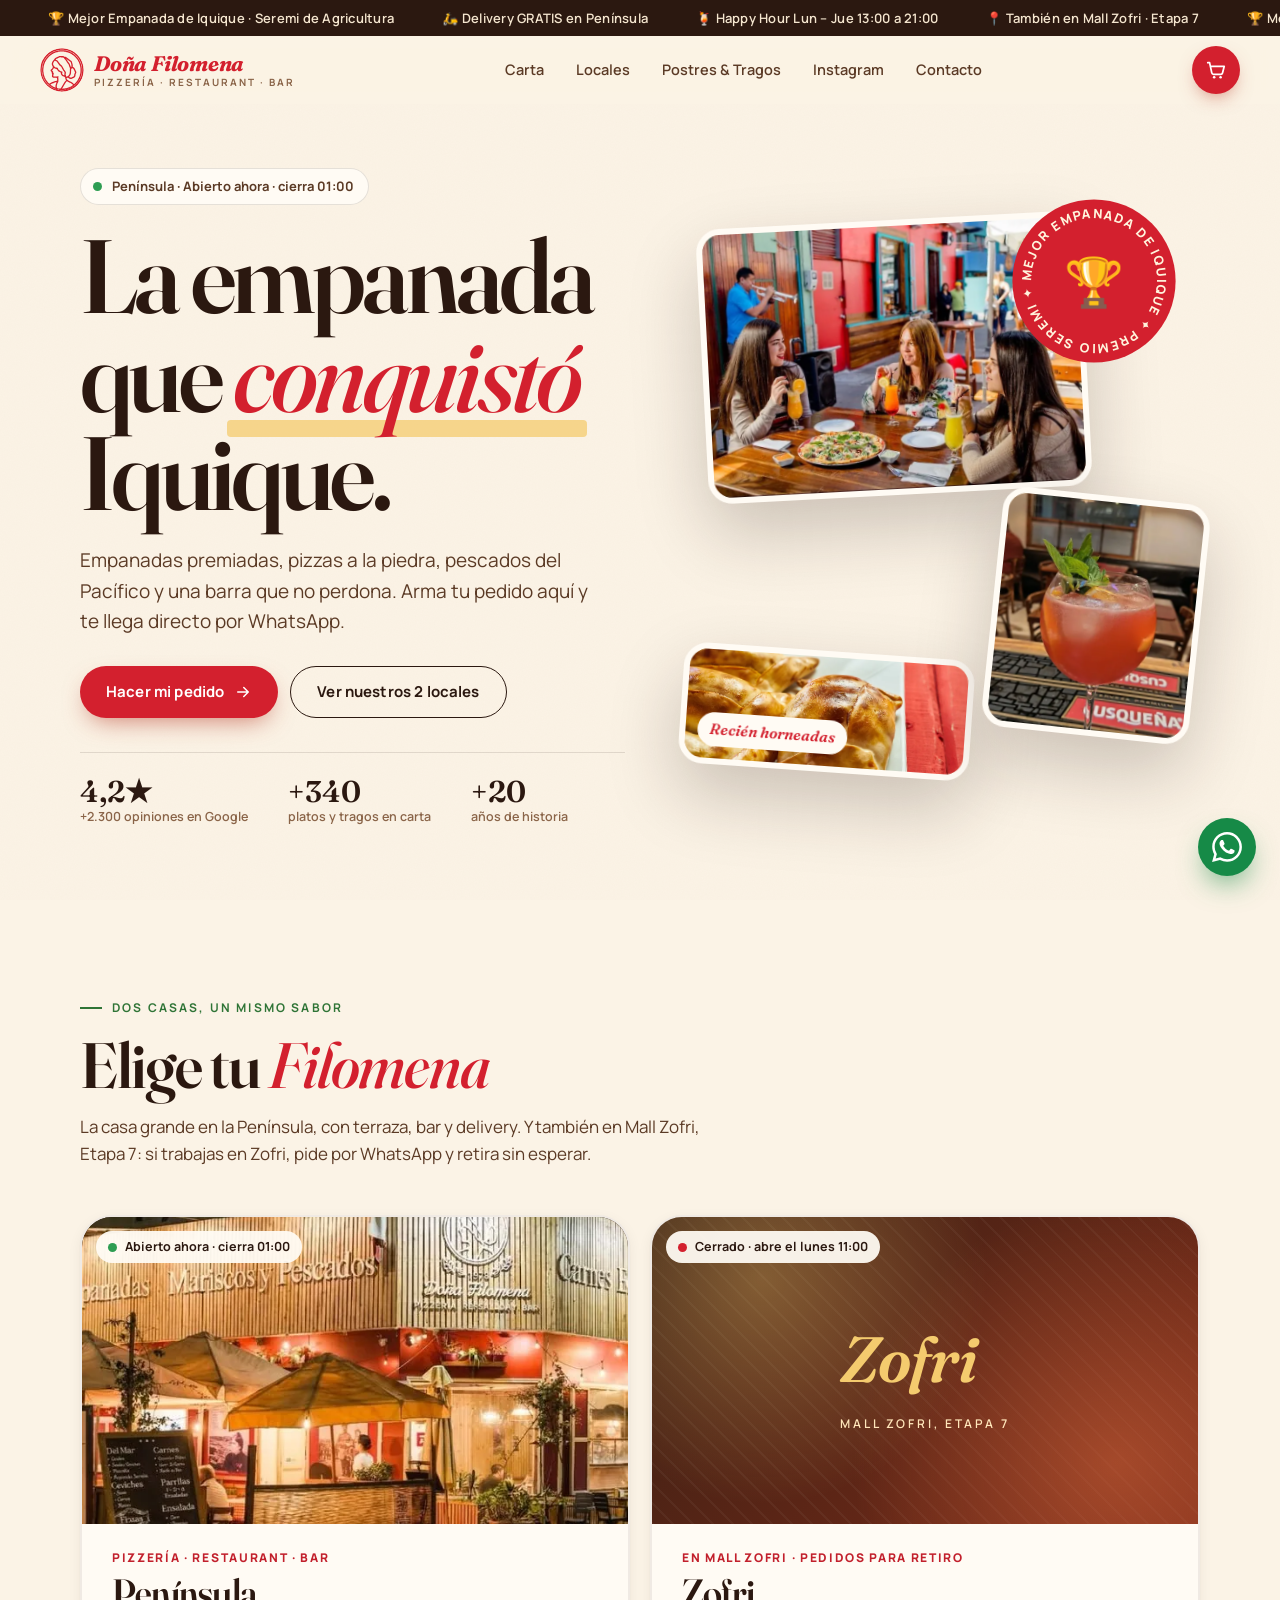
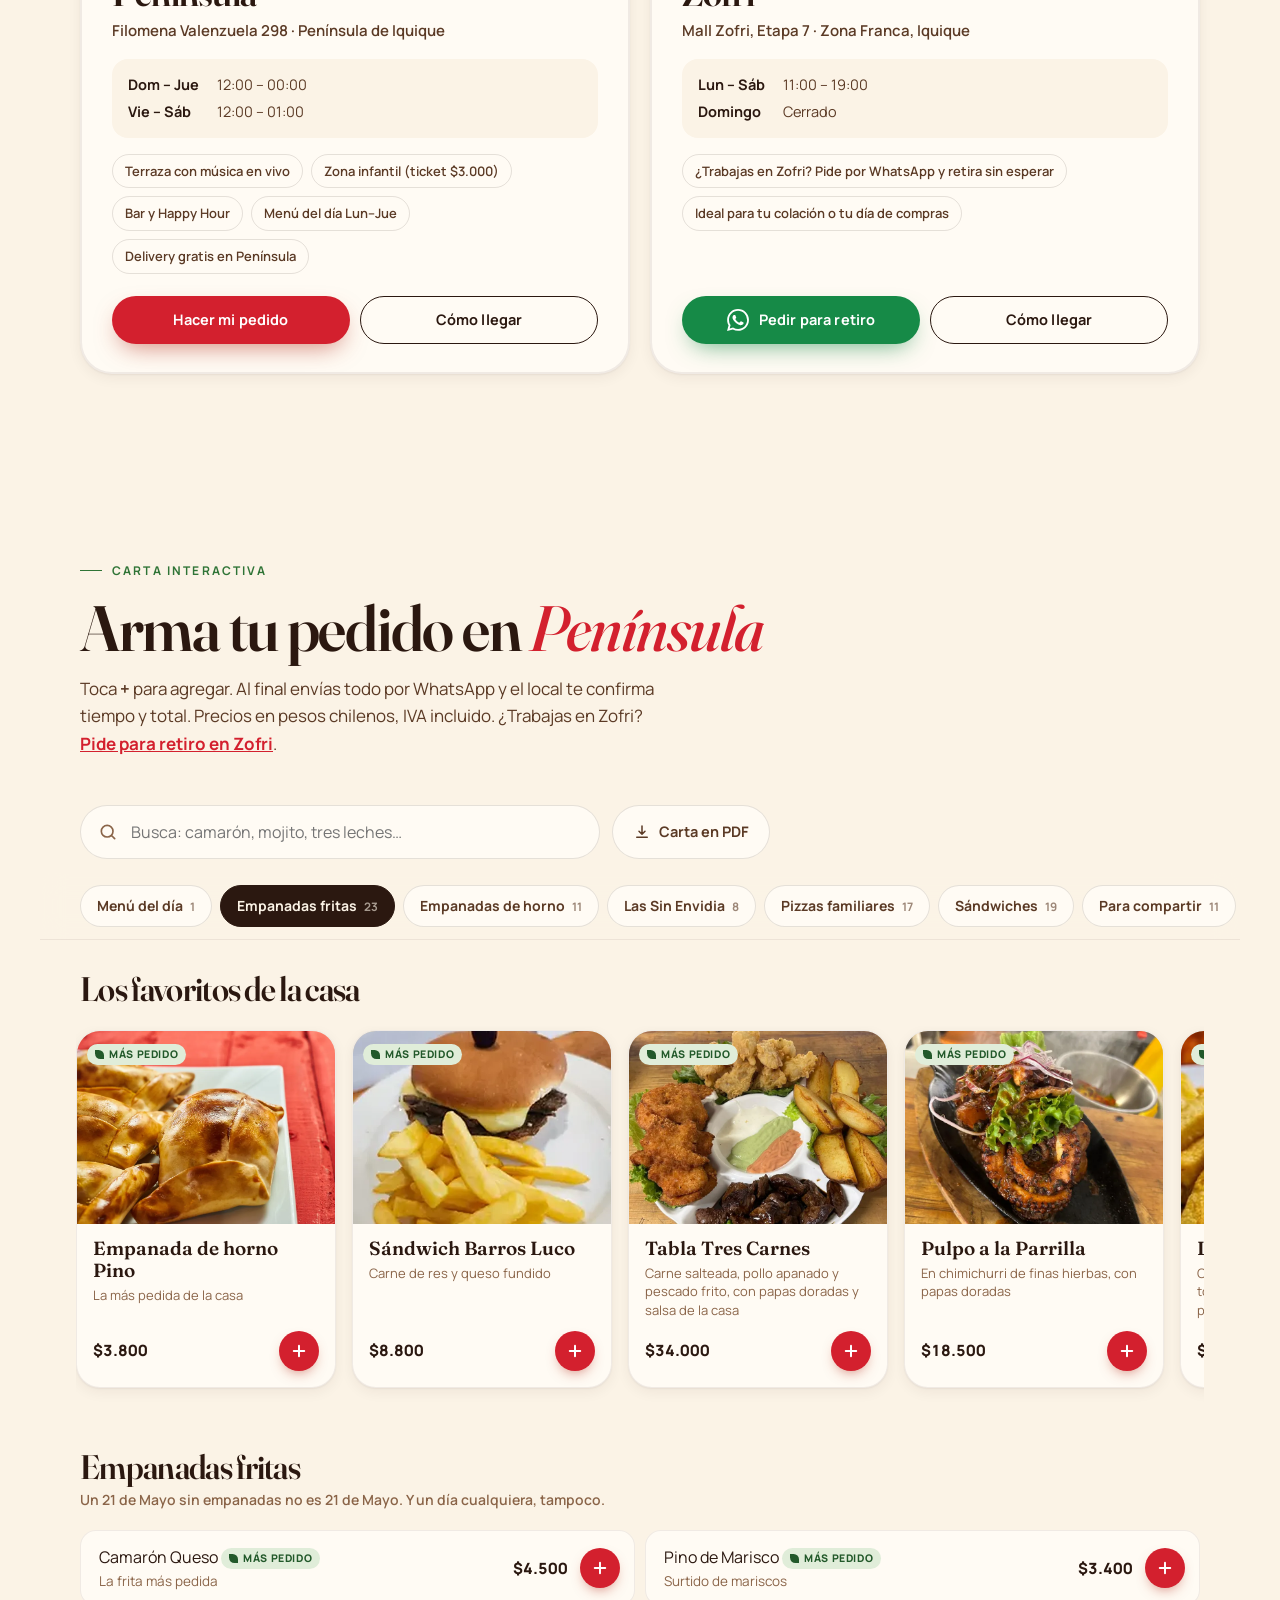
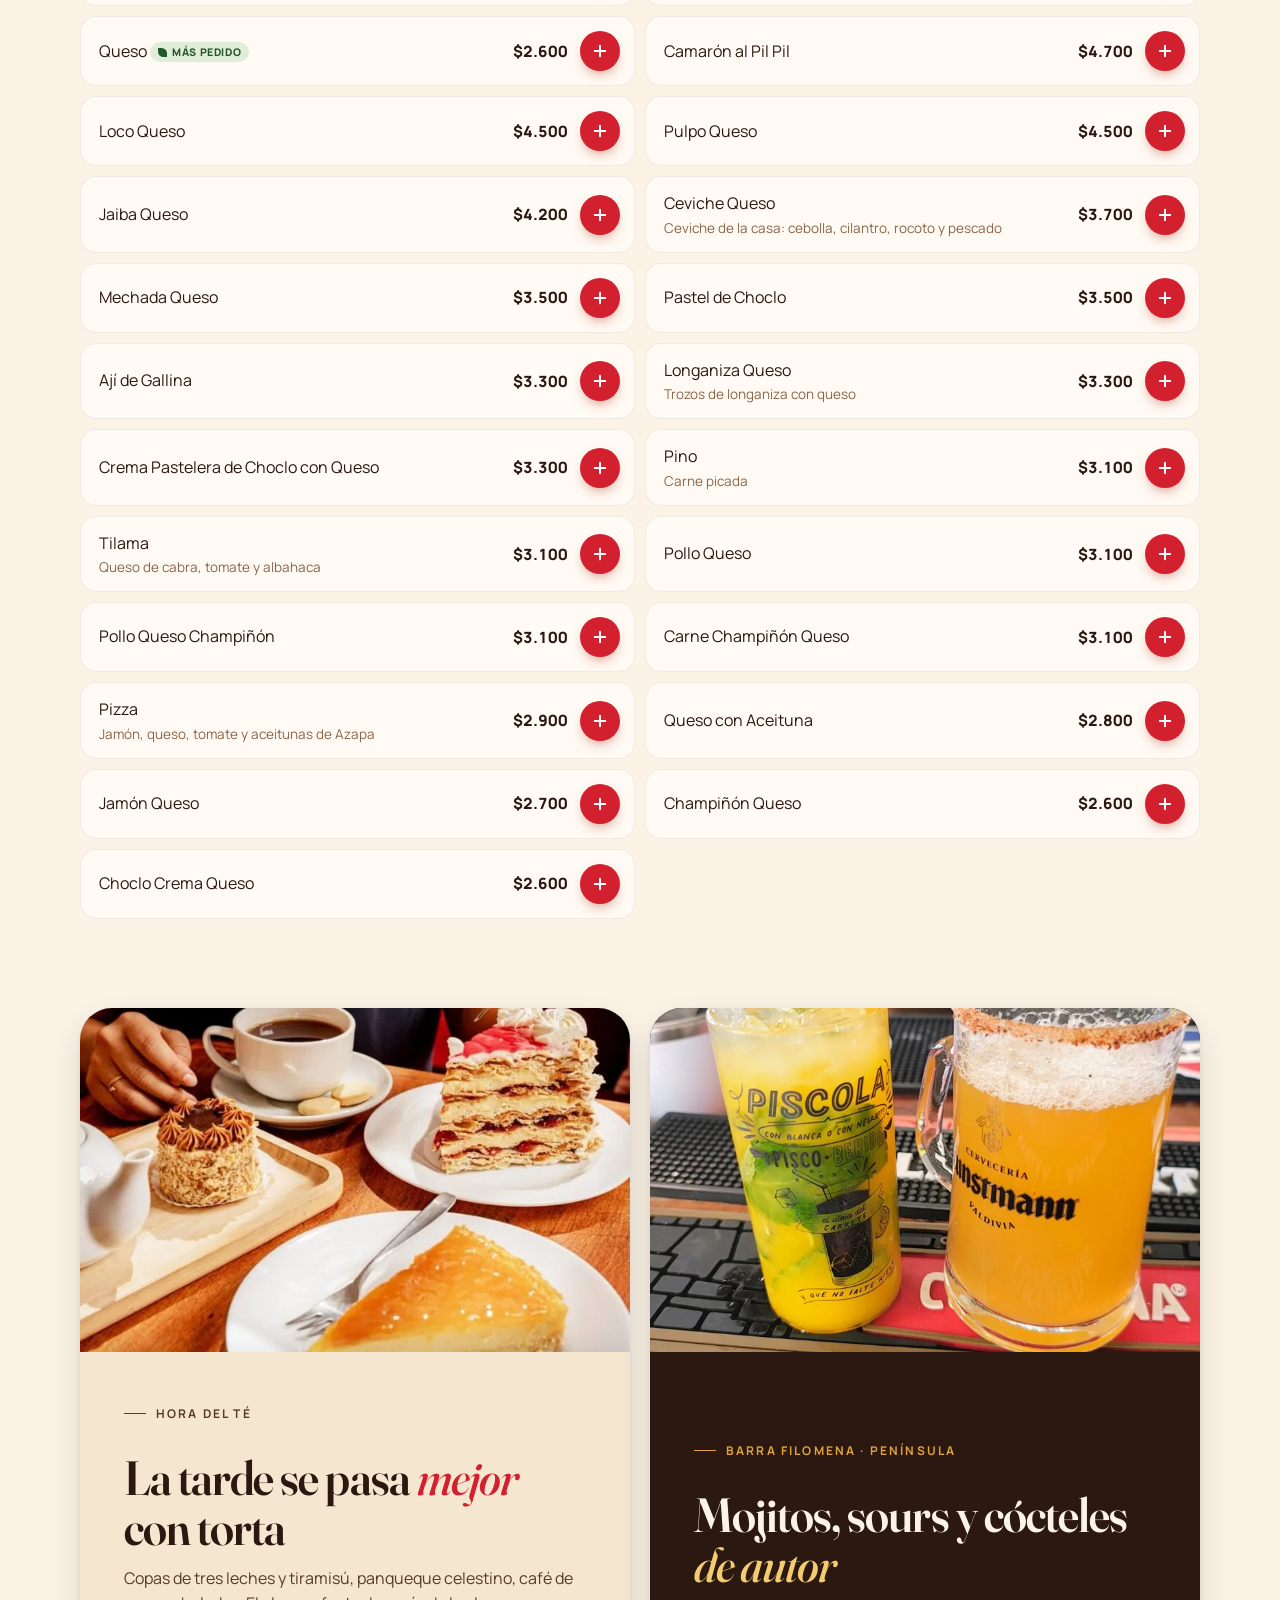
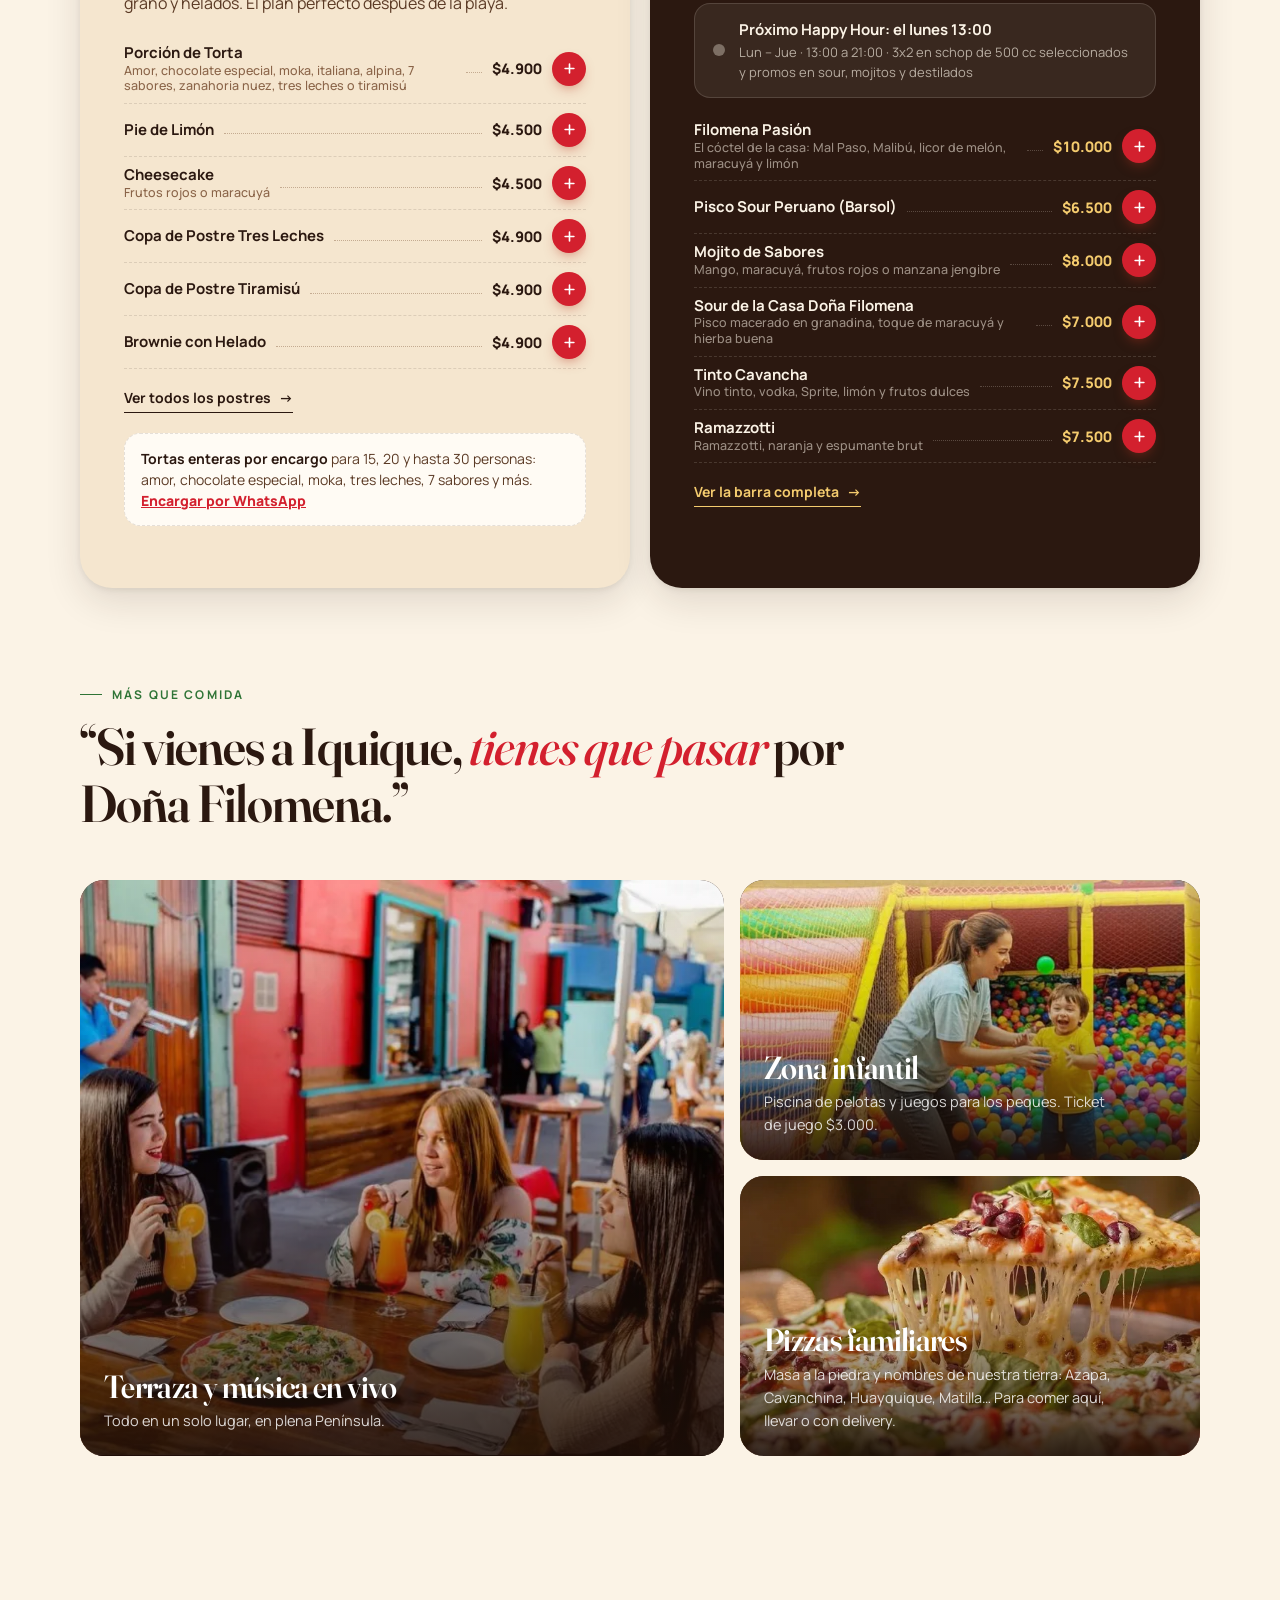
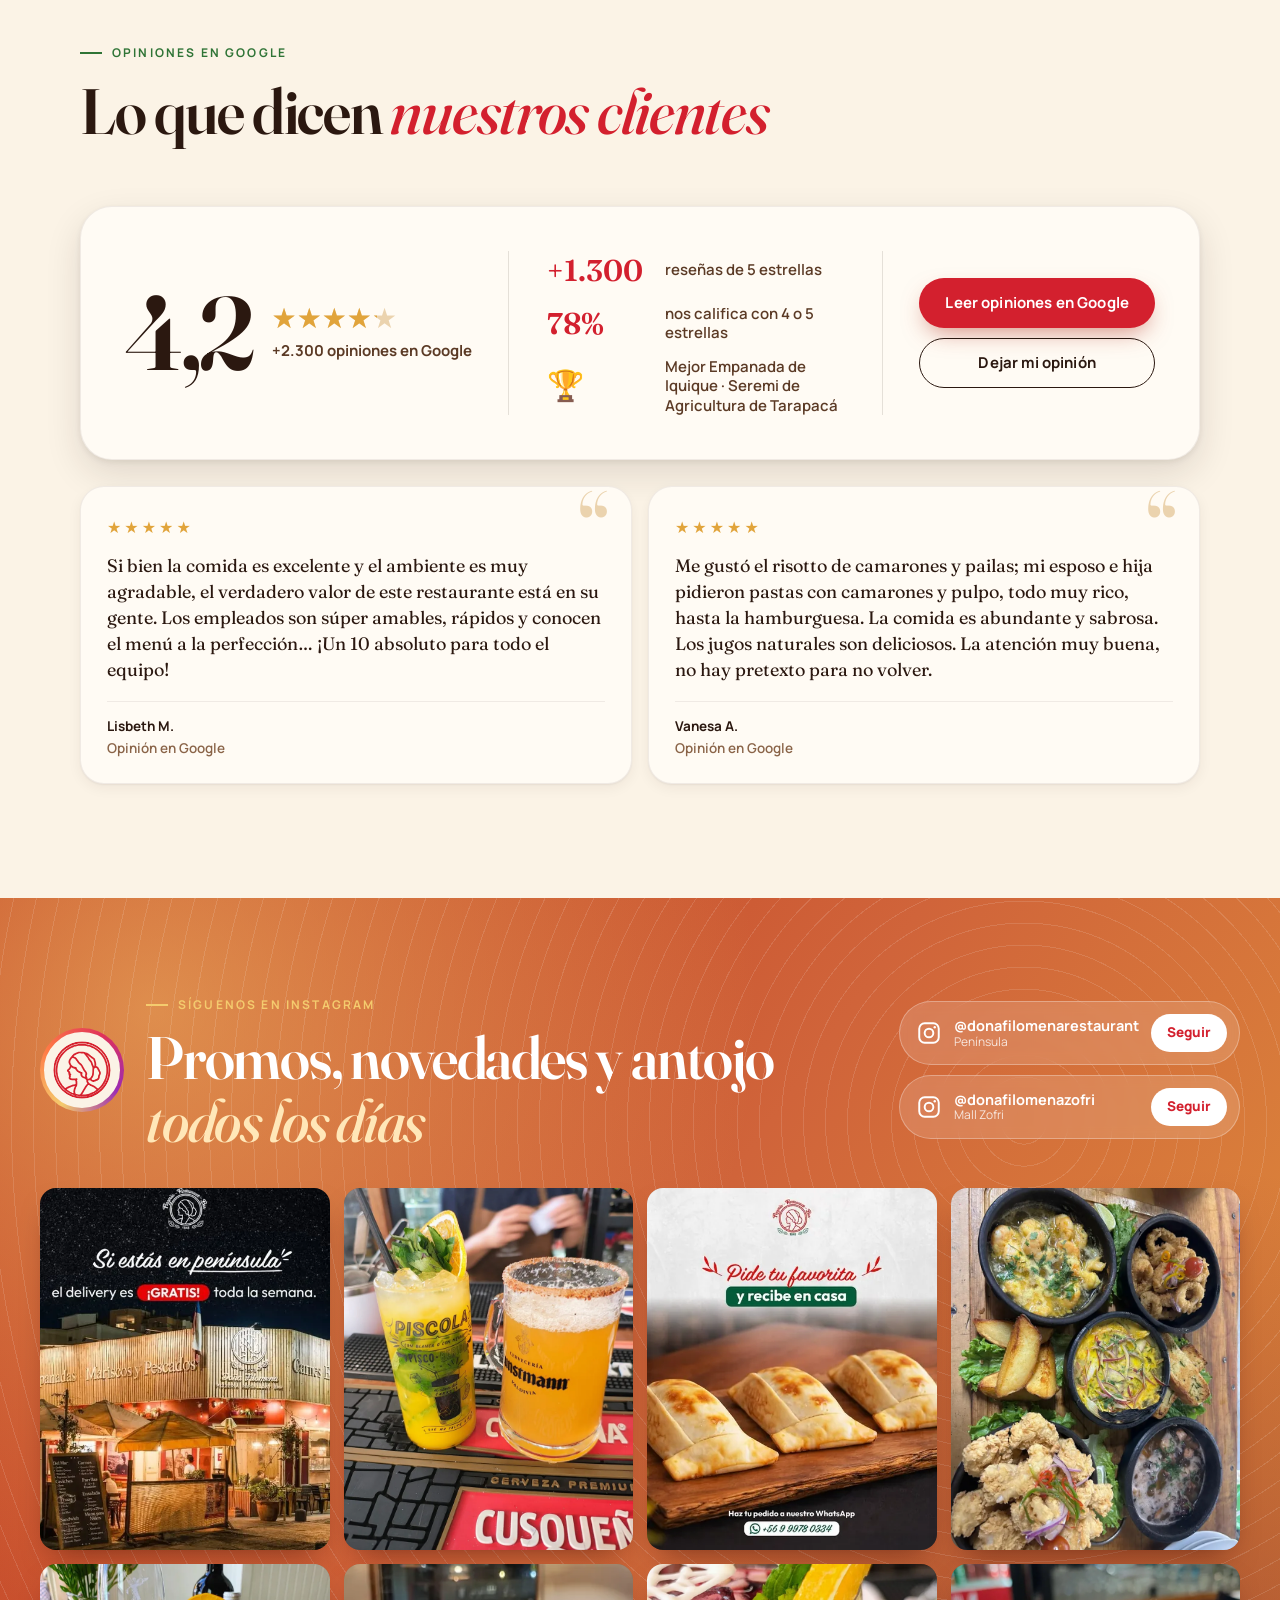
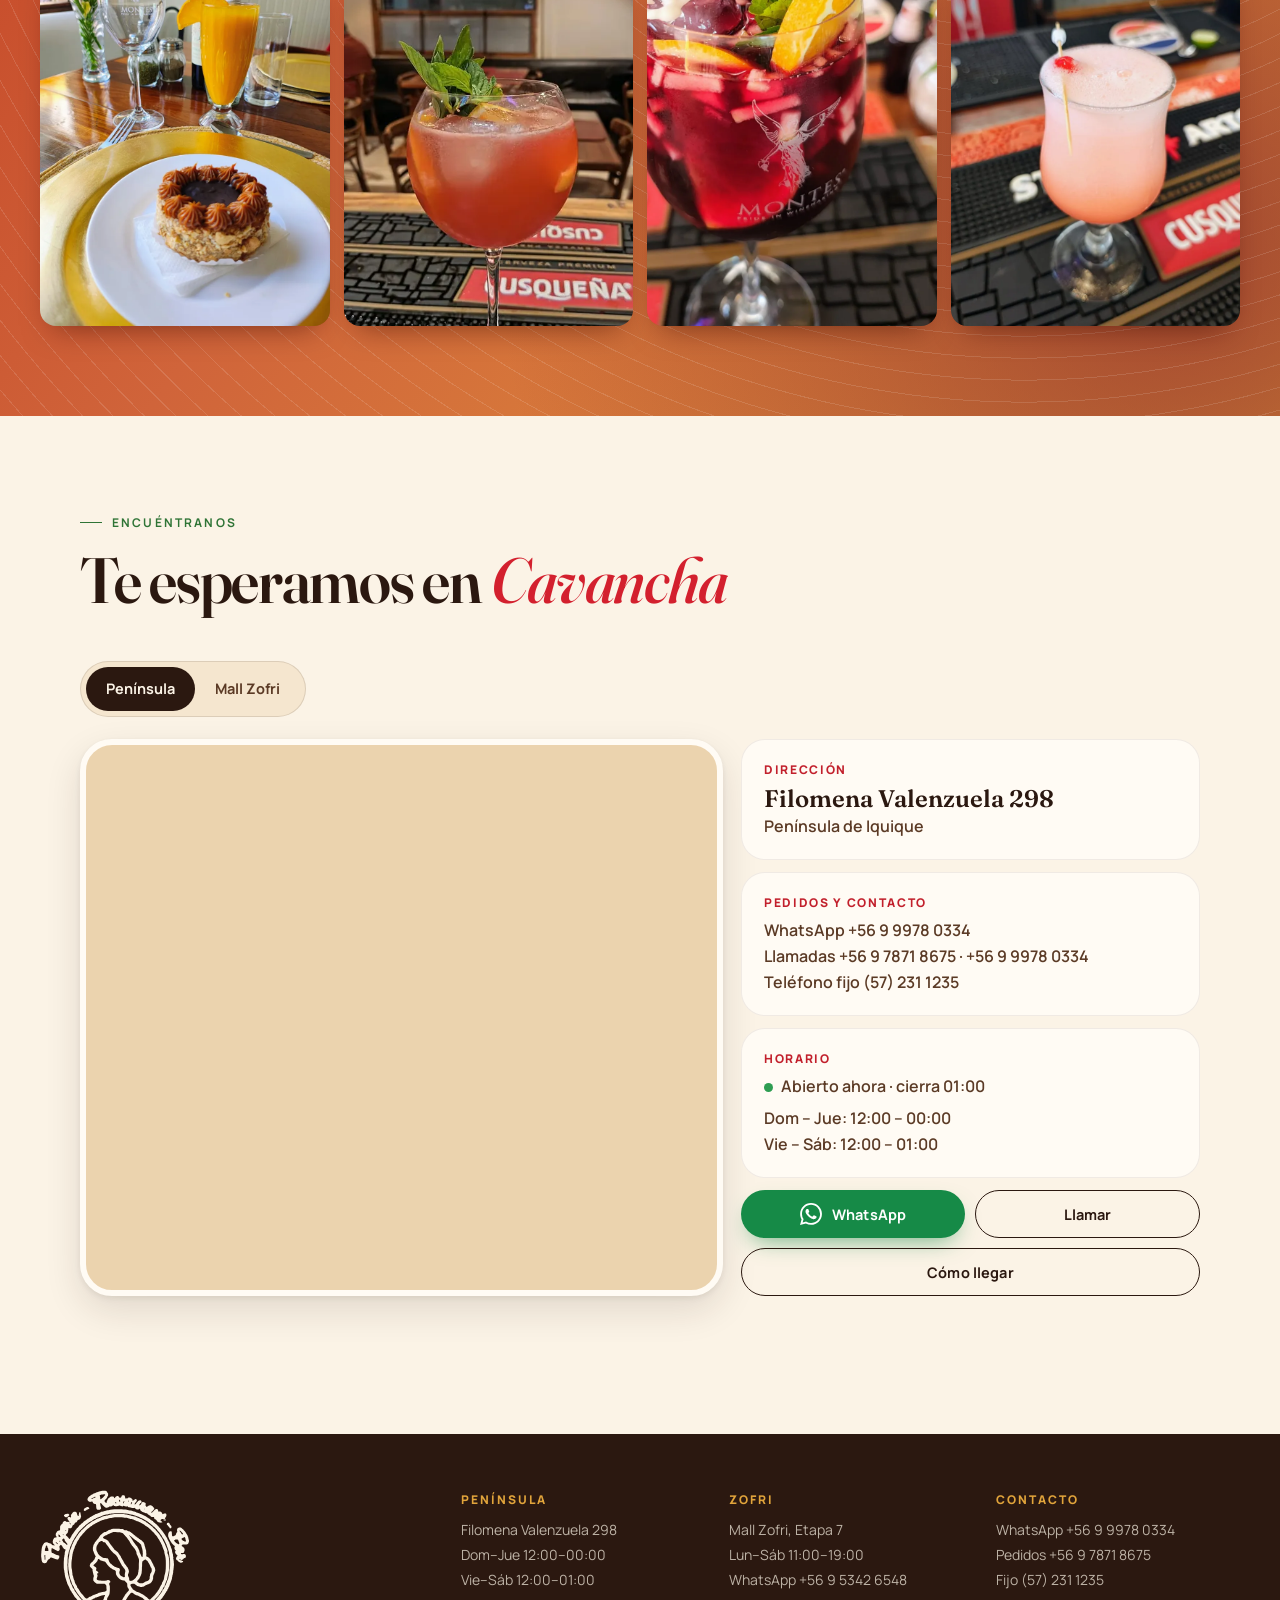
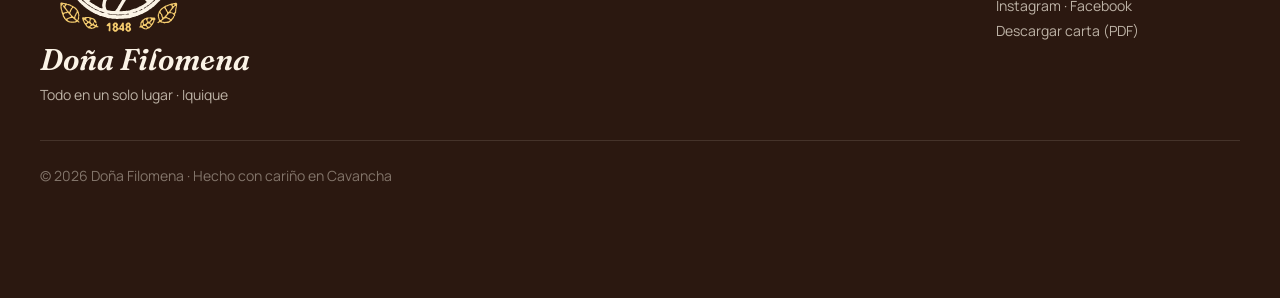
==== commit 9985ff9d: "Ajustes del local: promo, Zofri retiro, teléfonos, empaque y delivery - Quita la promo de bebida gra" ====
--- a/index.html
+++ b/index.html
@@ -30,7 +30,7 @@
   "@context":"https://schema.org","@type":"Restaurant","name":"Doña Filomena Península",
   "servesCuisine":["Chilena","Empanadas","Pizzas","Pescados y mariscos"],
   "address":{"@type":"PostalAddress","streetAddress":"Filomena Valenzuela 298","addressLocality":"Iquique","addressRegion":"Tarapacá","addressCountry":"CL"},
-  "telephone":"+56999780334","priceRange":"$$",
+  "telephone":["+56999780334","+56978718675"],"priceRange":"$$",
   "openingHours":["Su-Th 12:00-00:00","Fr-Sa 12:00-01:00"],
   "sameAs":["https://www.instagram.com/donafilomenarestaurant/"]
 },{
@@ -134,7 +134,7 @@
   <div class="sec-head">
     <p class="kicker">Dos casas, un mismo sabor</p>
     <h2>Elige tu <em>Filomena</em></h2>
-    <p class="sec-sub">La casa grande en la Península, con terraza, bar y delivery. Y también en Mall Zofri, Etapa 7, para tu día de compras.</p>
+    <p class="sec-sub">La casa grande en la Península, con terraza, bar y delivery. Y también en Mall Zofri, Etapa 7: si trabajas en Zofri, pide por WhatsApp y retira sin esperar.</p>
   </div>
 
   <div class="loc-grid" id="locGrid"><!-- render JS --></div>
@@ -145,7 +145,7 @@
   <div class="sec-head">
     <p class="kicker">Carta interactiva</p>
     <h2>Arma tu pedido en <em>Península</em></h2>
-    <p class="sec-sub">Toca <b>+</b> para agregar. Al final envías todo por WhatsApp y el local te confirma tiempo y total. Precios en pesos chilenos, IVA incluido. ¿Estás en Mall Zofri? <a class="inline-link" href="https://wa.me/56953426548?text=Hola%2C%20quiero%20hacer%20un%20pedido%20en%20Do%C3%B1a%20Filomena%20Zofri" target="_blank" rel="noopener">Pide directo por WhatsApp</a>.</p>
+    <p class="sec-sub">Toca <b>+</b> para agregar. Al final envías todo por WhatsApp y el local te confirma tiempo y total. Precios en pesos chilenos, IVA incluido. ¿Trabajas en Zofri? <a class="inline-link" href="https://wa.me/56953426548?text=Hola%2C%20quiero%20hacer%20un%20pedido%20para%20retirar%20en%20Do%C3%B1a%20Filomena%20Zofri" target="_blank" rel="noopener">Pide para retiro en Zofri</a>.</p>
   </div>
 
   <div class="carta-tools">
@@ -215,7 +215,7 @@
     </article>
     <article class="exp-card">
       <img src="assets/img/pizza.webp" alt="Pizza con queso fundido" loading="lazy" width="646" height="428">
-      <div class="exp-txt"><h3>Promo bebida gratis</h3><p>Con 1 pizza familiar, o sobre $20.000 en sándwiches y empanadas, te llevas una bebida de 1,5 L. Solo pedidos directos para llevar.</p></div>
+      <div class="exp-txt"><h3>Pizzas familiares</h3><p>Masa a la piedra y nombres de nuestra tierra: Azapa, Cavanchina, Huayquique, Matilla… Para comer aquí, llevar o con delivery.</p></div>
     </article>
   </div>
 </section>
@@ -305,7 +305,7 @@
     <div class="ftr-cols">
       <div><h4>Península</h4><p>Filomena Valenzuela 298<br>Dom–Jue 12:00–00:00<br>Vie–Sáb 12:00–01:00</p></div>
       <div><h4>Zofri</h4><p>Mall Zofri, Etapa 7<br>Lun–Sáb 11:00–19:00<br><a href="https://wa.me/56953426548" target="_blank" rel="noopener">WhatsApp +56 9 5342 6548</a></p></div>
-      <div><h4>Contacto</h4><p><a href="https://wa.me/56999780334" target="_blank" rel="noopener">WhatsApp +56 9 9978 0334</a><br><a href="tel:+56572311235">Fijo (57) 231 1235</a><br><a href="https://www.instagram.com/donafilomenarestaurant/" target="_blank" rel="noopener">Instagram</a> · <a href="https://www.facebook.com/donafilomenarestaurant/" target="_blank" rel="noopener">Facebook</a><br><a href="assets/carta-dona-filomena.pdf" target="_blank" rel="noopener">Descargar carta (PDF)</a></p></div>
+      <div><h4>Contacto</h4><p><a href="https://wa.me/56999780334" target="_blank" rel="noopener">WhatsApp +56 9 9978 0334</a><br><a href="tel:+56978718675">Pedidos +56 9 7871 8675</a><br><a href="tel:+56572311235">Fijo (57) 231 1235</a><br><a href="https://www.instagram.com/donafilomenarestaurant/" target="_blank" rel="noopener">Instagram</a> · <a href="https://www.facebook.com/donafilomenarestaurant/" target="_blank" rel="noopener">Facebook</a><br><a href="assets/carta-dona-filomena.pdf" target="_blank" rel="noopener">Descargar carta (PDF)</a></p></div>
     </div>
   </div>
   <p class="ftr-bottom">© <span id="yr"></span> Doña Filomena · Hecho con cariño en Cavancha</p>
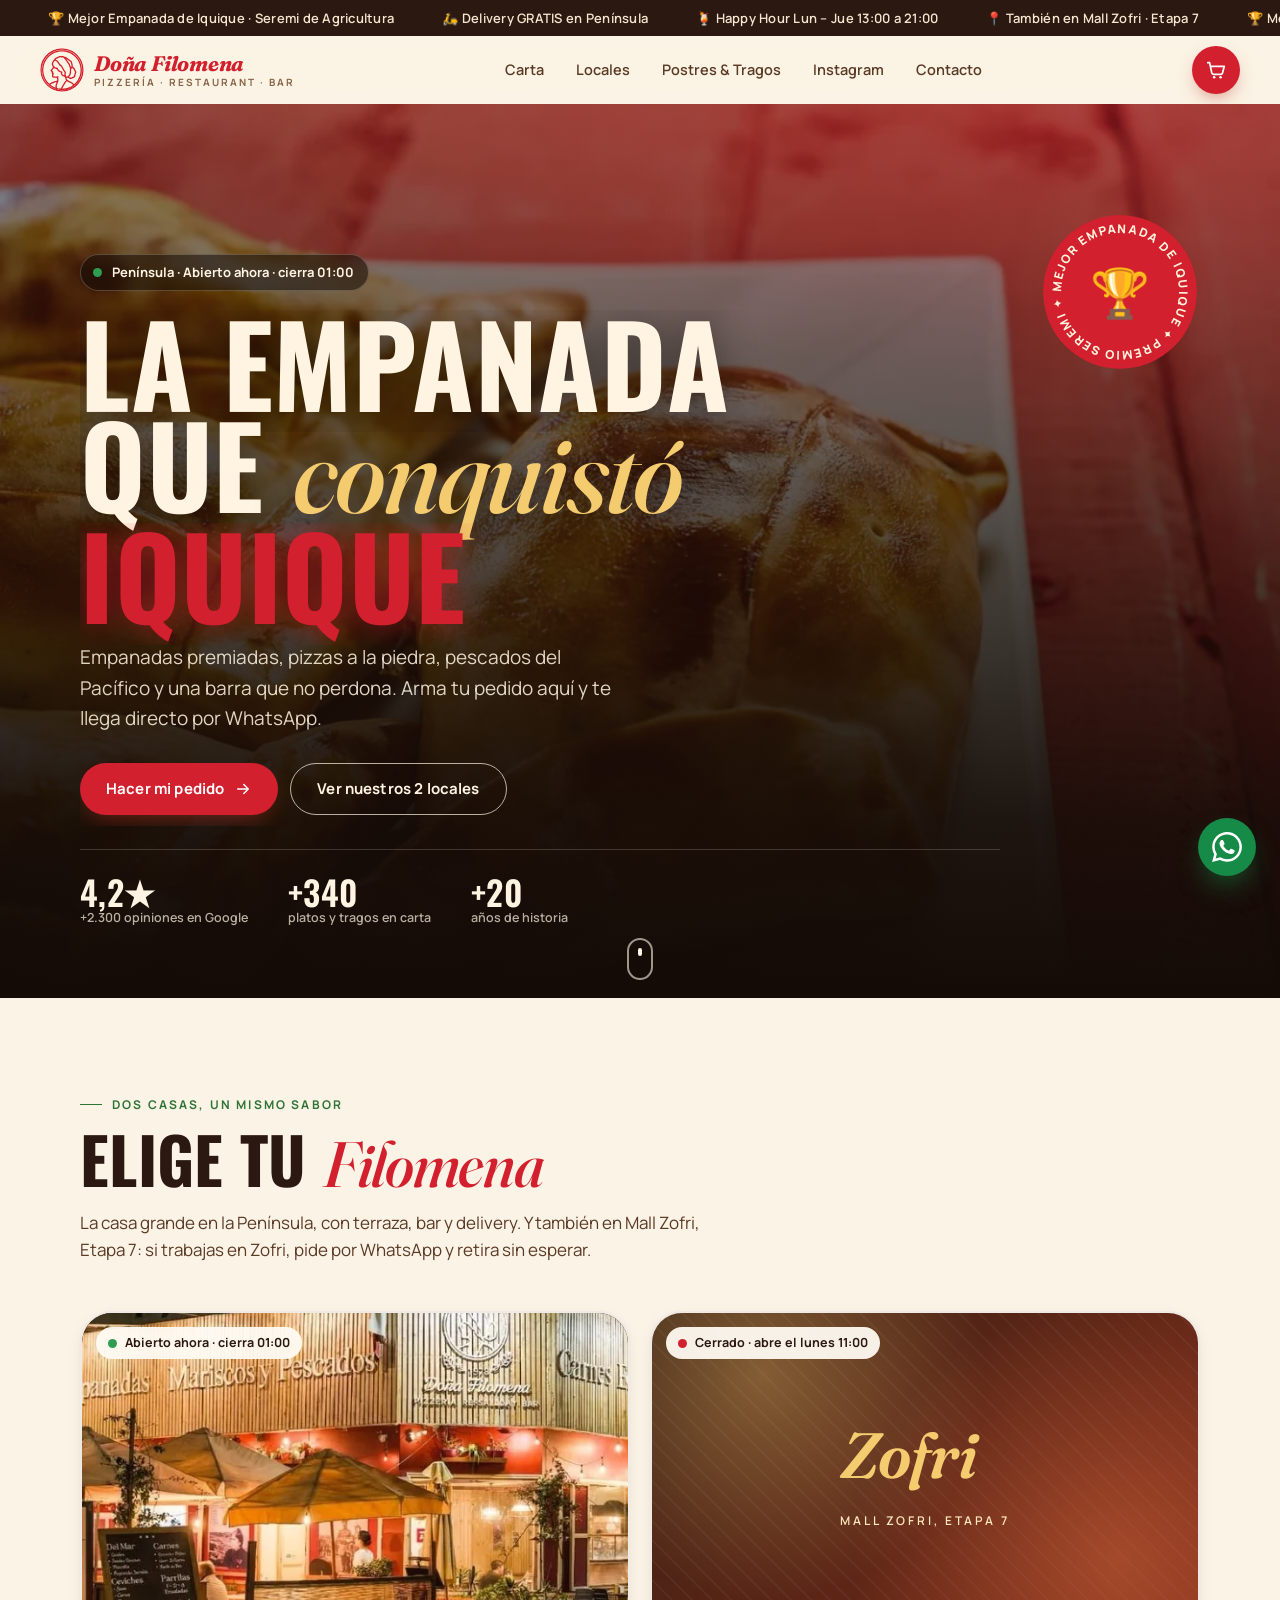
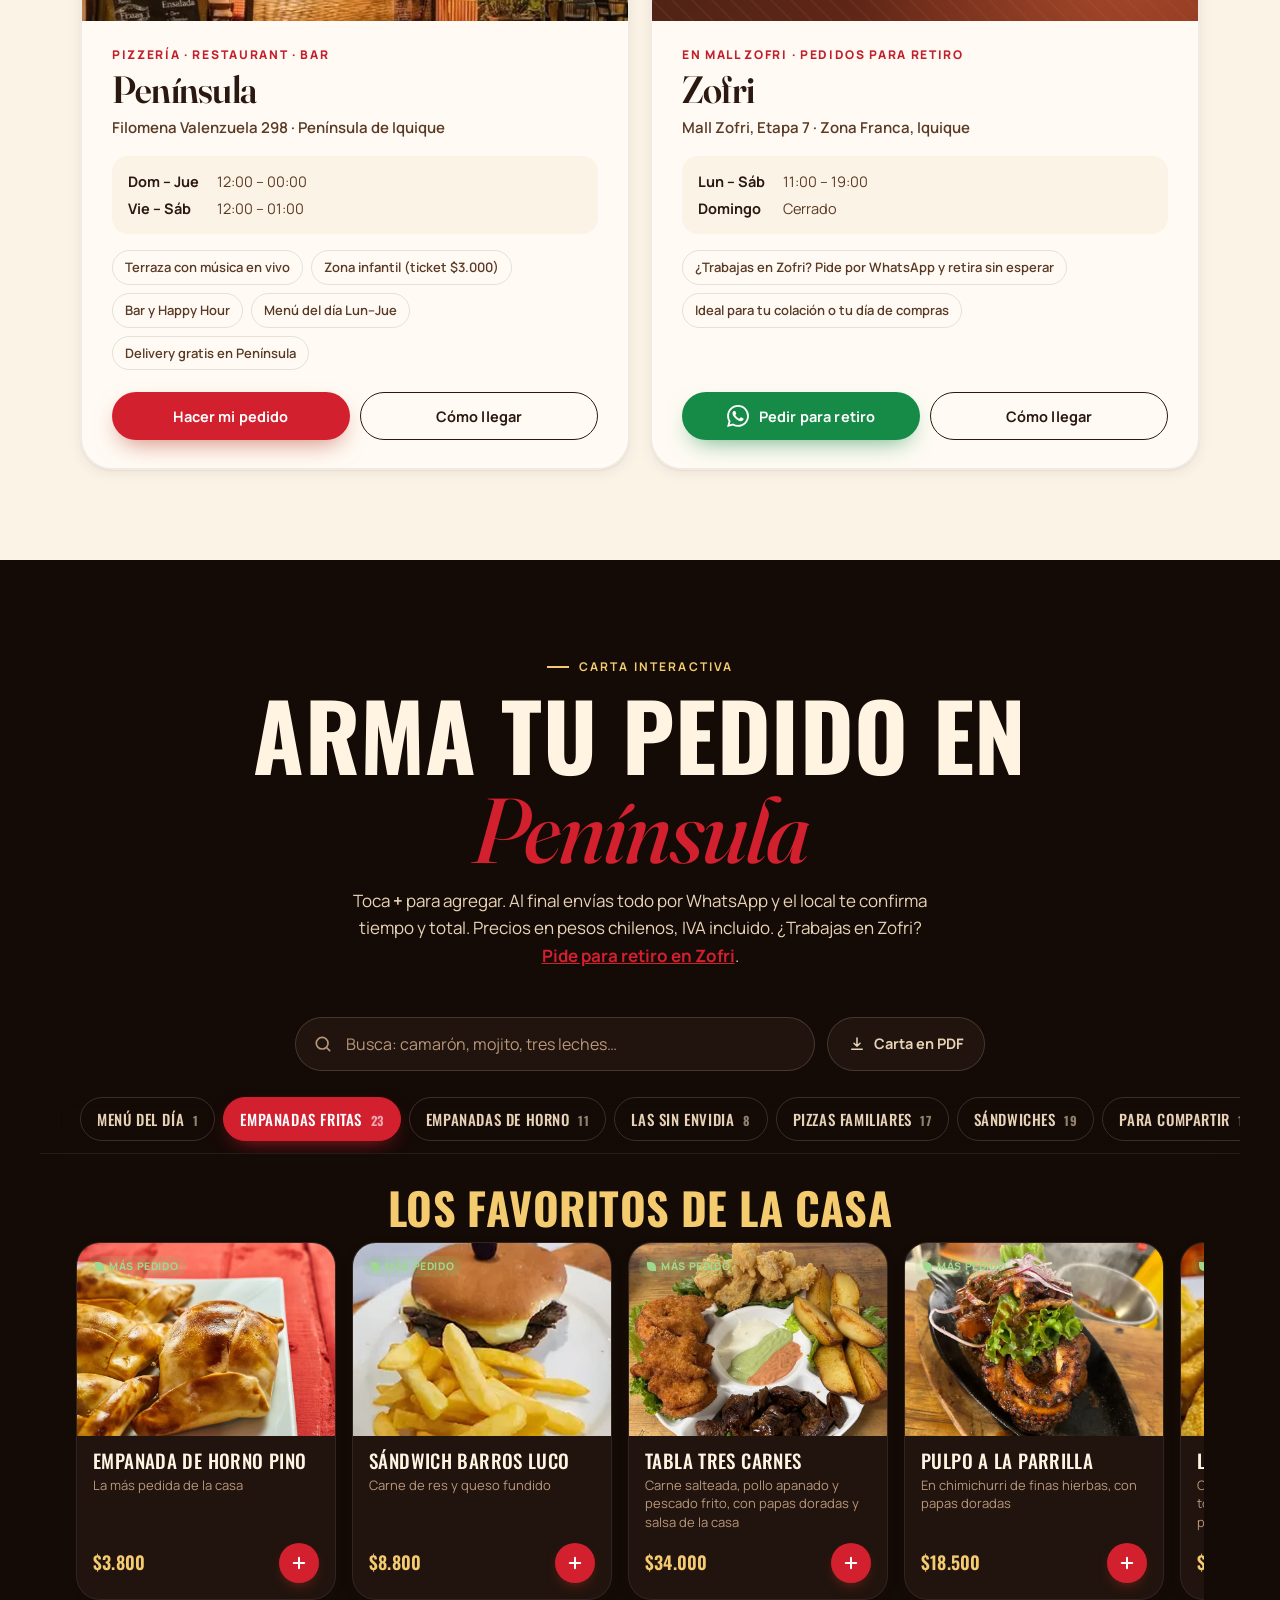
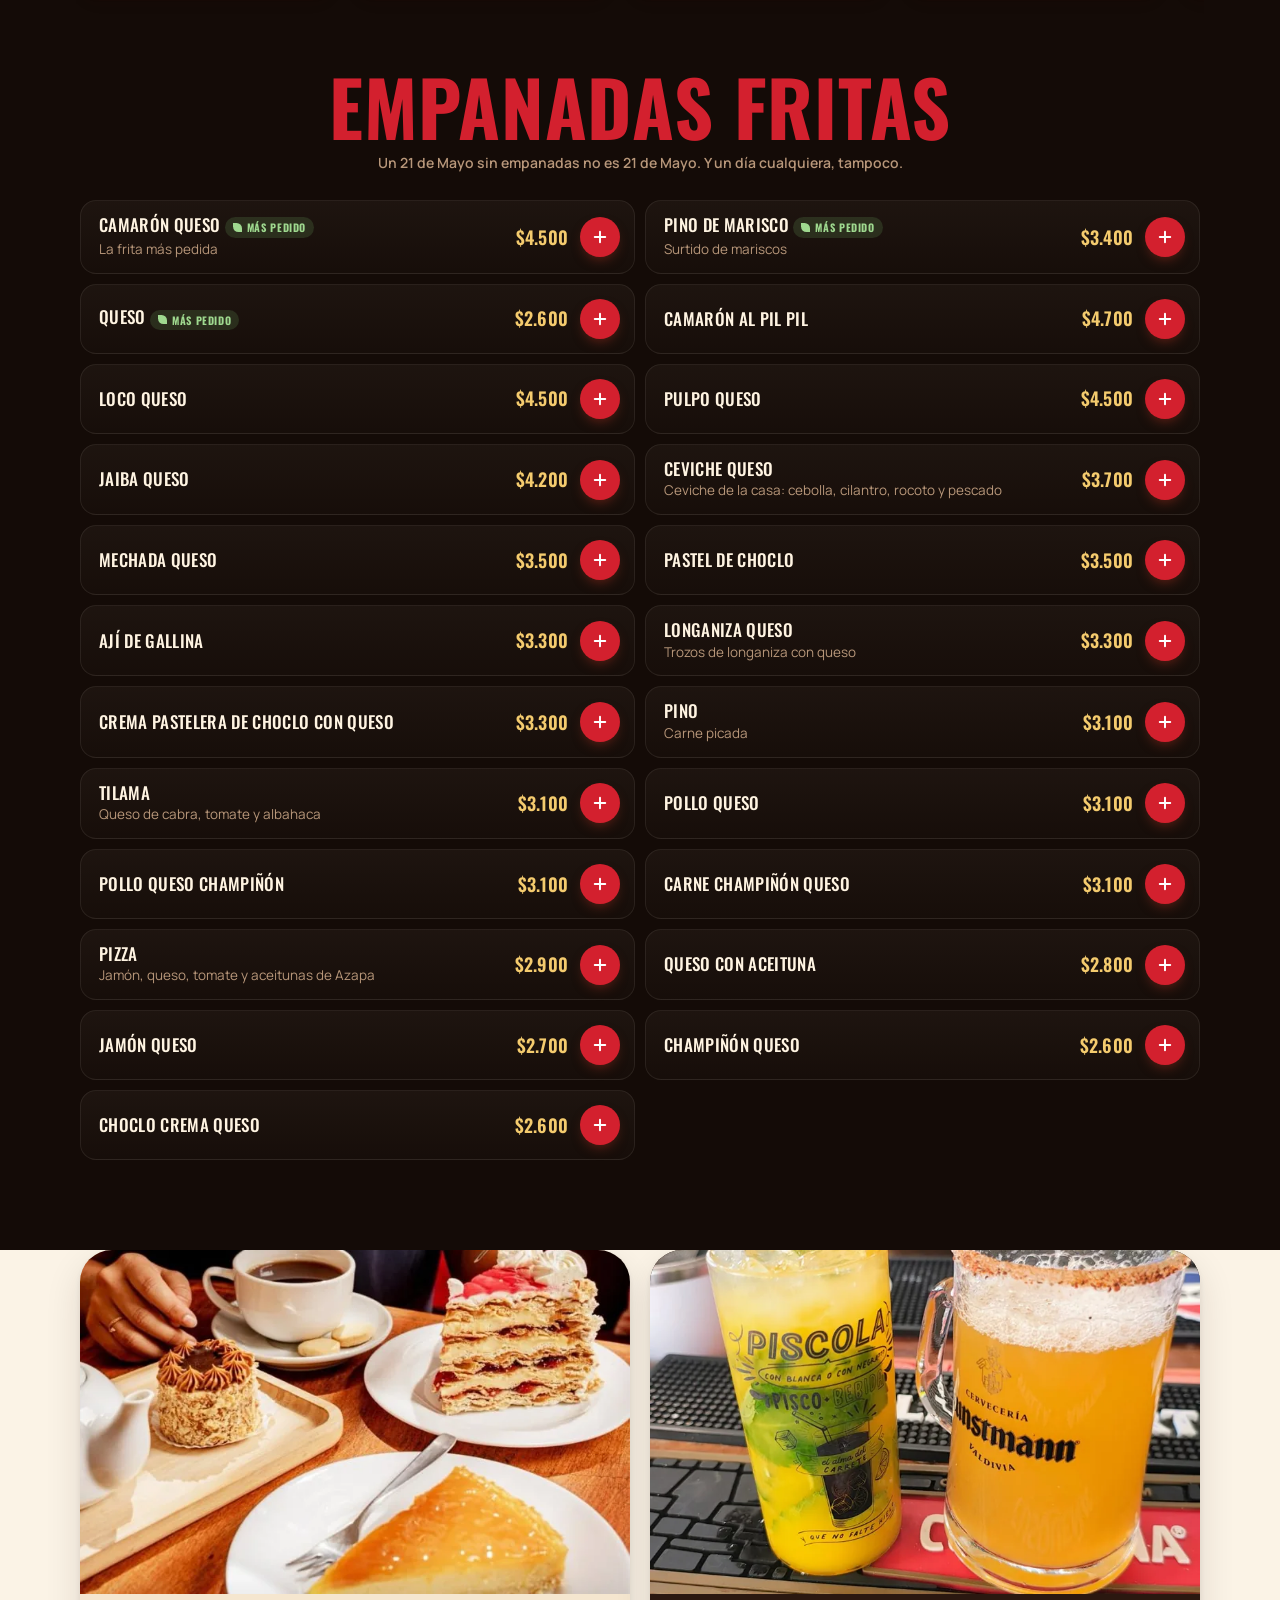
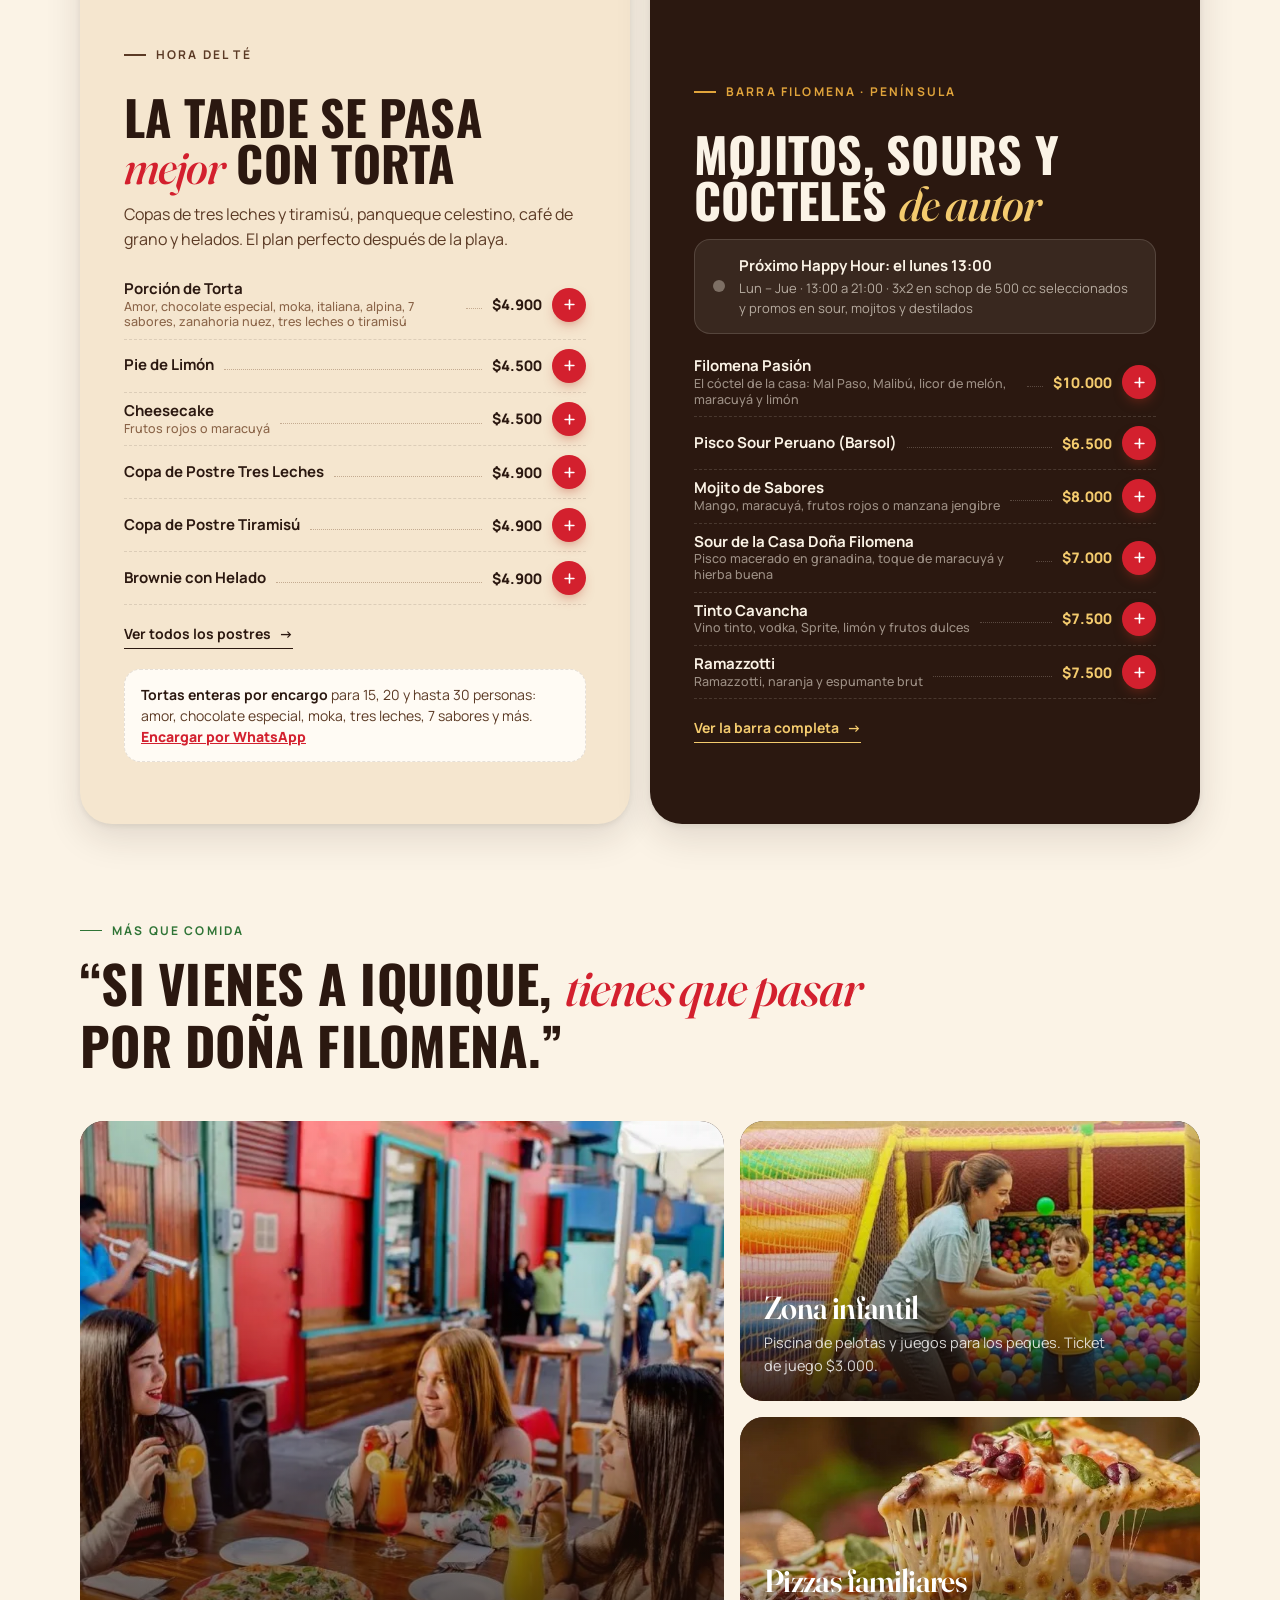
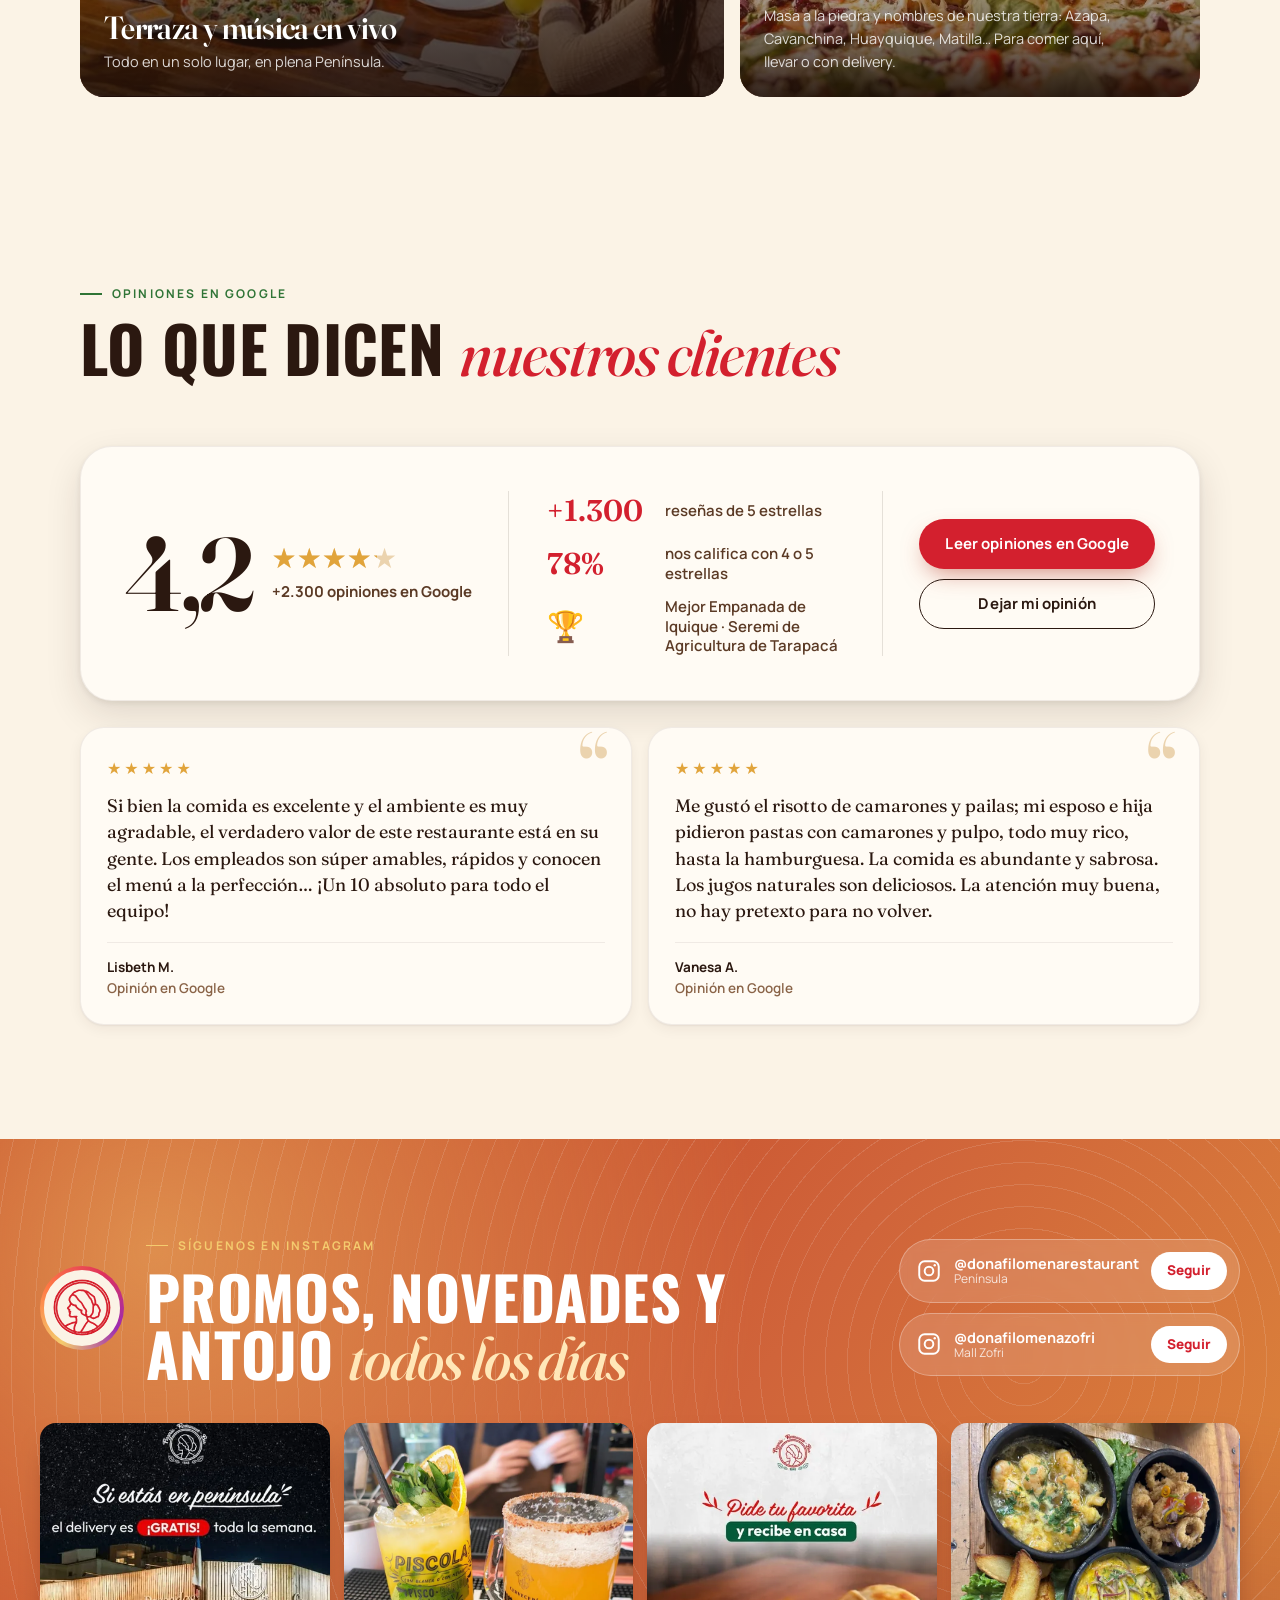
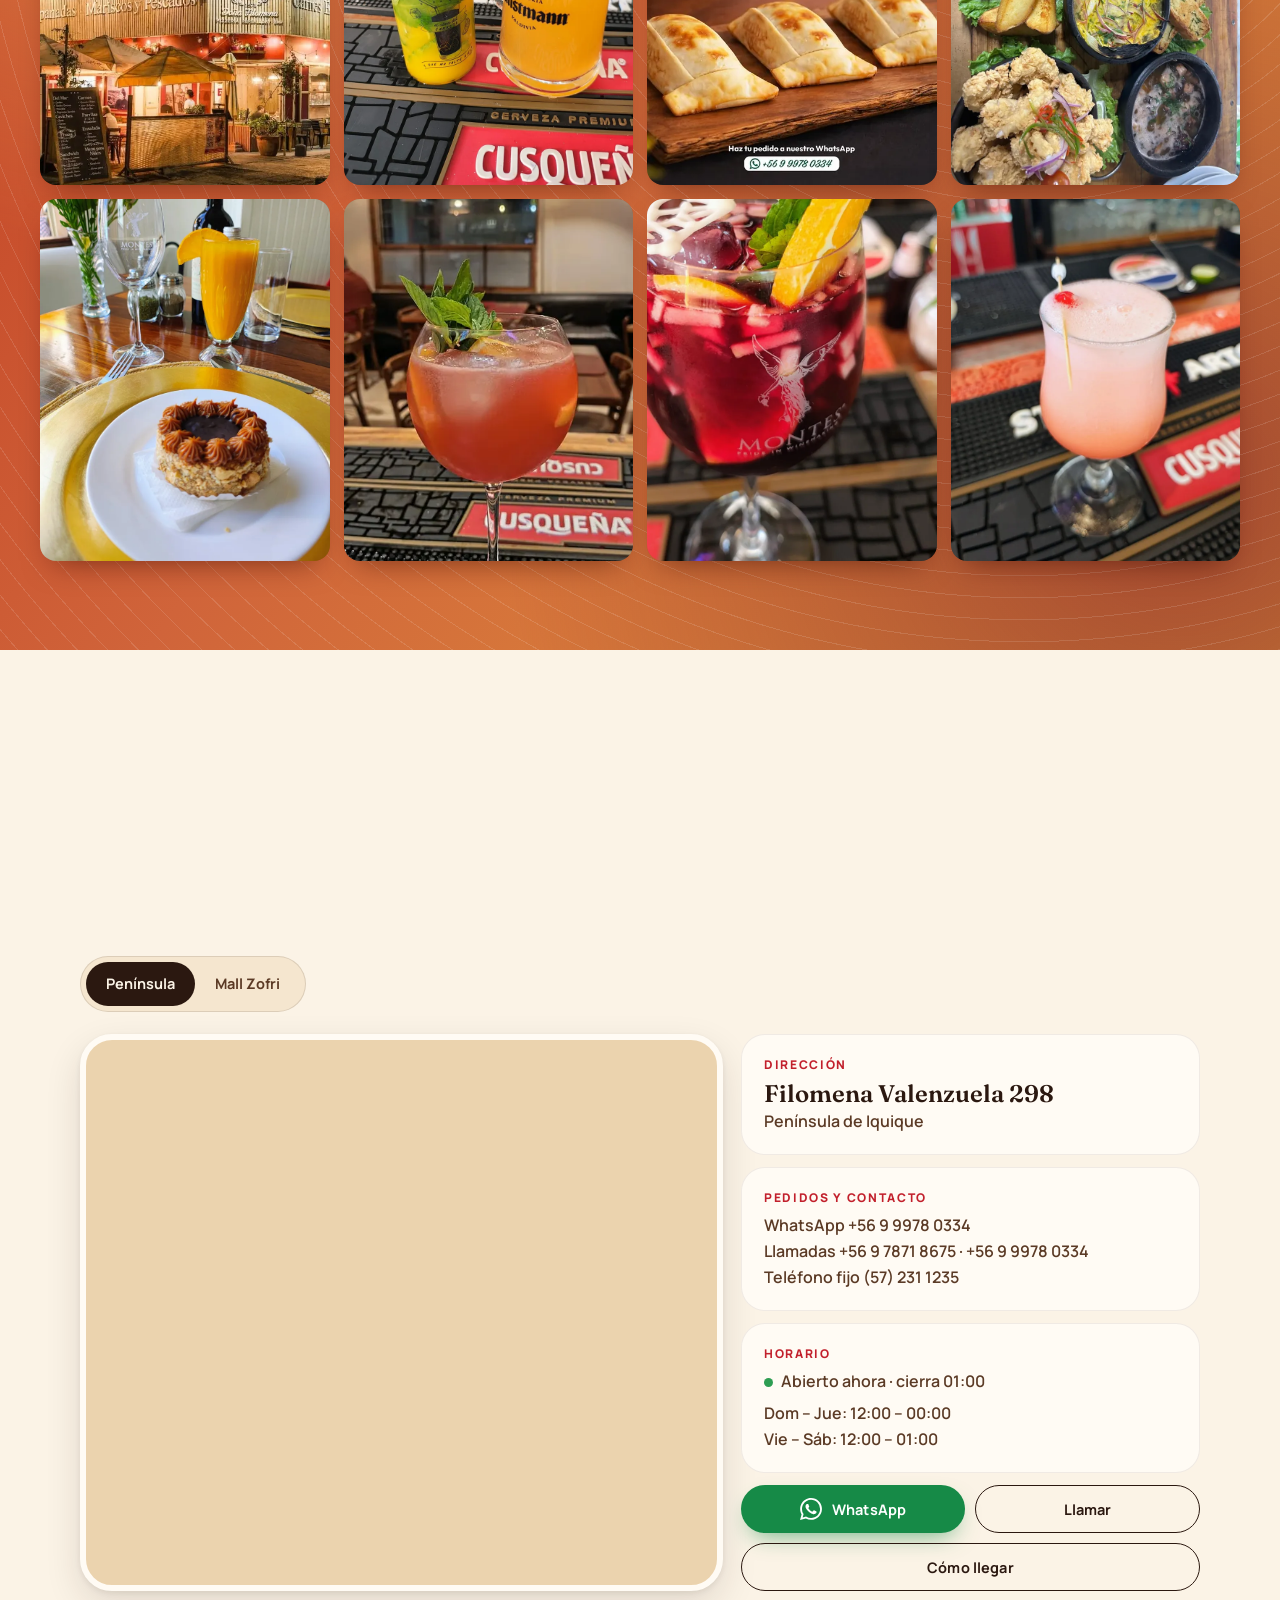
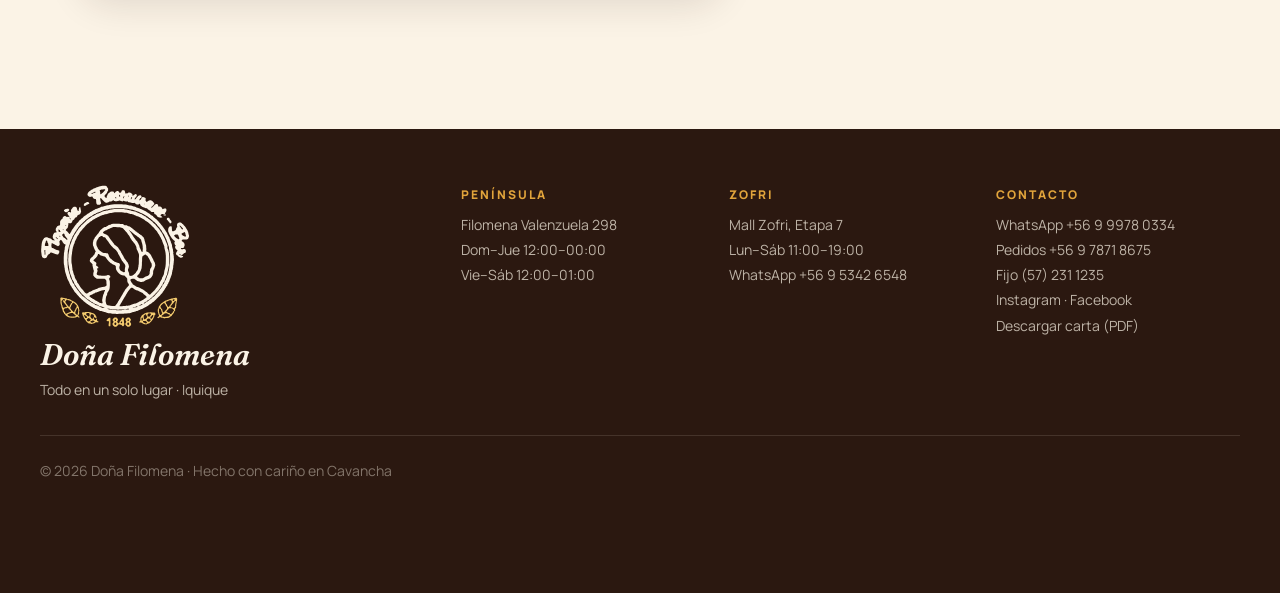
==== commit b45d7873: "Diseño más llamativo: portada a pantalla completa y carta oscura - Portada con fotos que se alternan" ====
--- a/index.html
+++ b/index.html
@@ -23,7 +23,7 @@
 <meta property="og:locale" content="es_CL">
 <link rel="preconnect" href="https://fonts.googleapis.com">
 <link rel="preconnect" href="https://fonts.gstatic.com" crossorigin>
-<link href="https://fonts.googleapis.com/css2?family=Fraunces:ital,opsz,wght@0,9..144,400..800;1,9..144,400..700&family=Manrope:wght@400;500;600;700;800&display=swap" rel="stylesheet">
+<link href="https://fonts.googleapis.com/css2?family=Fraunces:ital,opsz,wght@0,9..144,400..800;1,9..144,400..700&family=Oswald:wght@500;600;700&family=Manrope:wght@400;500;600;700;800&display=swap" rel="stylesheet">
 <link rel="stylesheet" href="assets/css/styles.css">
 <script type="application/ld+json">
 [{
@@ -97,9 +97,16 @@
 
 <!-- HERO -->
 <section class="hero" id="inicio">
-  <div class="hero-copy">
+  <div class="hero-bg" id="heroBg" aria-hidden="true">
+    <img class="on" src="assets/img/platos/empanadas-horno.webp" alt="" width="1000" height="667" fetchpriority="high">
+    <img src="assets/img/platos/jardin-del-mar.webp" alt="" width="750" height="1000" loading="lazy">
+    <img src="assets/img/pizza.webp" alt="" width="646" height="428" loading="lazy">
+    <img src="assets/img/platos/barra-mojito-michelada.webp" alt="" width="800" height="1000" loading="lazy">
+  </div>
+  <div class="hero-inner" id="heroArt">
+    <div class="hero-copy">
     <p class="eyebrow"><span class="dot" id="heroDot"></span><span id="heroStatus">Cocina nortina · Iquique</span></p>
-    <h1>La empanada<br>que <em>conquistó</em><br>Iquique.</h1>
+    <h1><span>La empanada</span><span>que <em>conquistó</em></span><span>Iquique</span></h1>
     <p class="lead">Empanadas premiadas, pizzas a la piedra, pescados del Pacífico y una barra que no perdona. Arma tu pedido aquí y te llega directo por WhatsApp.</p>
     <div class="hero-ctas">
       <a href="#carta" class="btn btn-primary">Hacer mi pedido
@@ -113,11 +120,6 @@
       <li><b>+20</b><span>años de historia</span></li>
     </ul>
   </div>
-
-  <div class="hero-art" id="heroArt" aria-hidden="true">
-    <figure class="ph ph-1" data-depth="18"><img src="assets/img/terraza.webp" alt="" width="867" height="580"></figure>
-    <figure class="ph ph-2" data-depth="34"><img src="assets/img/platos/empanadas-horno.webp" alt="" width="1000" height="667"><figcaption>Recién horneadas</figcaption></figure>
-    <figure class="ph ph-3" data-depth="26"><img src="assets/img/platos/filomena-pasion.webp" alt="" width="450" height="1000"></figure>
     <div class="seal" data-depth="44">
       <svg viewBox="0 0 200 200">
         <defs><path id="circ" d="M100,100 m-74,0 a74,74 0 1,1 148,0 a74,74 0 1,1 -148,0"/></defs>
@@ -127,6 +129,7 @@
       <span class="seal-core">🏆</span>
     </div>
   </div>
+  <a class="hero-scroll" href="#carta" aria-label="Ver la carta"><span></span></a>
 </section>
 
 <!-- LOCALES -->
--- a/assets/css/styles.css
+++ b/assets/css/styles.css
@@ -707,3 +707,106 @@
 .lb-x{position:absolute;right:10px;top:10px;z-index:1;width:40px;height:40px;display:grid;place-items:center;border:0;border-radius:50%;background:rgba(43,24,16,.72);color:#fff;cursor:pointer}
 .lb-x svg{width:18px;height:18px}
 .lb-x:hover{background:var(--ink)}
+
+/* =========================================================
+   GIRO DINÁMICO · portada a pantalla completa y carta oscura
+   ========================================================= */
+:root{--display:'Oswald','Arial Narrow',Impact,sans-serif;--night:#140B07;--night-2:#21140E;--cream:#FFF4E2}
+
+/* portada */
+.hero{
+  position:relative;display:flex;flex-direction:column;justify-content:flex-end;max-width:none;margin:0;
+  min-height:min(calc(100svh - var(--hdr-h)),880px);padding:0;overflow:hidden;background:var(--night);color:var(--cream);
+}
+.hero-bg{position:absolute;inset:0}
+.hero-bg img{position:absolute;inset:0;width:100%;height:100%;object-fit:cover;opacity:0;transform:scale(1.14);transition:opacity 1.6s ease,transform 7s linear}
+.hero-bg img.on{opacity:1;transform:scale(1.02)}
+.hero-bg::after{
+  content:"";position:absolute;inset:0;
+  background:
+    radial-gradient(120% 70% at 85% 0%,rgba(211,32,46,.35),transparent 60%),
+    linear-gradient(180deg,rgba(20,11,7,.25) 0%,rgba(20,11,7,.55) 40%,rgba(20,11,7,.94) 82%,var(--night) 100%);
+}
+.hero-inner{position:relative;z-index:2;width:100%;max-width:var(--max);margin:0 auto;padding:clamp(90px,14vh,140px) var(--gut) clamp(56px,8vh,84px)}
+.hero-copy{max-width:760px}
+.hero .eyebrow{background:rgba(20,11,7,.55);border-color:rgba(255,244,226,.22);color:var(--cream);backdrop-filter:blur(6px)}
+.hero h1{
+  font-family:var(--display);font-weight:700;text-transform:uppercase;letter-spacing:.005em;line-height:.9;
+  font-size:clamp(58px,14.5vw,136px);margin:20px 0 18px;color:var(--cream);text-shadow:0 6px 40px rgba(0,0,0,.45);
+}
+.hero h1 > span{display:block;animation:heroLine .9s var(--ease) both}
+.hero h1 > span:nth-child(2){animation-delay:.12s}
+.hero h1 > span:nth-child(3){animation-delay:.24s;color:var(--red);text-shadow:0 0 28px rgba(211,32,46,.55)}
+.hero h1 em{font-family:var(--serif);text-transform:none;font-style:italic;font-weight:500;color:var(--gold-2);letter-spacing:-.02em;white-space:nowrap}
+.hero h1 em::after{display:none}
+@keyframes heroLine{from{opacity:0;transform:translateY(40%);clip-path:inset(0 0 100% 0)}to{opacity:1;transform:none;clip-path:inset(0 0 -20% 0)}}
+.hero .lead{color:rgba(255,244,226,.86);max-width:540px;animation:heroLine .9s .36s var(--ease) both}
+.hero-ctas{animation:heroLine .9s .46s var(--ease) both}
+.hero .btn-ghost{border-color:rgba(255,244,226,.7);color:var(--cream)}
+.hero .btn-ghost:hover{background:var(--cream);color:var(--night)}
+.hero .trust{border-top-color:rgba(255,244,226,.18)}
+.hero .trust b{font-family:var(--display);font-weight:600;color:var(--cream);font-size:34px;letter-spacing:.01em}
+.hero .trust span{color:rgba(255,244,226,.7)}
+.hero .seal{position:absolute;right:var(--gut);top:clamp(24px,6vh,64px);width:clamp(104px,15vw,160px)}
+.hero-scroll{position:absolute;left:50%;bottom:18px;z-index:2;width:26px;height:42px;margin-left:-13px;border:2px solid rgba(255,244,226,.6);border-radius:14px}
+.hero-scroll span{position:absolute;left:50%;top:8px;width:4px;height:8px;margin-left:-2px;border-radius:2px;background:var(--cream);animation:scrollDot 1.8s infinite}
+@keyframes scrollDot{0%{opacity:0;transform:translateY(-4px)}40%{opacity:1}100%{opacity:0;transform:translateY(12px)}}
+@media (max-width:759px){.hero-scroll{display:none}.hero .trust{gap:10px}}
+
+/* títulos de sección más potentes */
+.sec-head h2,.dulce h2,.ig-title h2{font-family:var(--display);text-transform:uppercase;font-weight:700;letter-spacing:.005em;line-height:.95}
+.sec-head h2 em,.dulce h2 em,.ig-title h2 em{font-family:var(--serif);text-transform:none;font-weight:500;letter-spacing:-.02em}
+
+/* carta oscura a todo el ancho */
+.carta{
+  --card:var(--night-2);--bg-3:#2E1C13;--ink:#FFF4E2;--ink-2:#E8D3B6;--ink-3:#B8977A;
+  --line:rgba(255,240,220,.16);--line-2:rgba(255,240,220,.08);
+  color:var(--ink);background:var(--night);box-shadow:0 0 0 100vmax var(--night);clip-path:inset(0 -100vmax);
+}
+.carta .sec-head{max-width:820px;margin-left:auto;margin-right:auto;text-align:center}
+.carta .sec-sub{margin:0 auto}
+.carta .kicker{color:var(--gold-2);justify-content:center}
+.carta .sec-head h2{font-size:clamp(44px,9vw,92px);color:var(--cream)}
+.carta .sec-head h2 em{color:var(--red)}
+.carta .carta-tools{justify-content:center}
+.carta .search input::placeholder{color:var(--ink-3)}
+.carta .search input:focus{border-color:var(--gold-2);box-shadow:0 0 0 4px rgba(244,203,110,.15)}
+.carta .tabs{background:rgba(20,11,7,.9)}
+.carta .tab{background:transparent;font-family:var(--display);text-transform:uppercase;letter-spacing:.04em;font-weight:500;font-size:15px}
+.carta .tab.on{background:var(--red);border-color:var(--red);color:#fff;box-shadow:0 8px 22px -10px rgba(211,32,46,.9)}
+.carta .cat-title{font-family:var(--display);text-transform:uppercase;font-weight:700;color:var(--red);text-align:center;font-size:clamp(40px,8vw,76px);letter-spacing:.01em;line-height:1;margin:6px 0 8px}
+.carta .cat-sub{text-align:center;max-width:620px;margin:0 auto 26px}
+.carta .favs .cat-title{font-size:clamp(30px,5vw,44px);color:var(--gold-2)}
+.carta .item{background:linear-gradient(180deg,rgba(255,240,220,.045),rgba(255,240,220,.015));border-color:var(--line-2)}
+.carta .item:hover{border-color:rgba(211,32,46,.55);box-shadow:0 14px 30px -18px rgba(211,32,46,.6);transform:translateY(-2px)}
+.carta .item{transition:border-color .25s,box-shadow .25s,transform .25s var(--ease)}
+.carta .item-name{font-family:var(--display);text-transform:uppercase;font-weight:500;font-size:17px;letter-spacing:.02em;line-height:1.2}
+.carta .price{color:var(--gold-2);font-family:var(--display);font-weight:600;font-size:18px;letter-spacing:.01em}
+.carta .step{background:var(--red);color:#fff}
+.carta .tag.nuevo{background:var(--cream);color:var(--night)}
+.carta .tag.pedido{background:rgba(124,196,110,.16);color:#9FD98F}
+.carta .item-img{width:76px;height:76px;border-radius:14px;box-shadow:0 10px 22px -10px rgba(0,0,0,.8)}
+.carta .fcard{border-color:var(--line-2)}
+.carta .fcard-body h4{font-family:var(--display);text-transform:uppercase;font-weight:500;letter-spacing:.02em}
+.carta .pdf-link:hover{border-color:var(--gold-2);color:var(--gold-2)}
+.carta .empty-search{color:var(--ink-2)}
+@media (min-width:760px){.carta .item-img{width:92px;height:92px}}
+
+/* aparición escalonada de los platos */
+.mcat .item{animation:itemIn .55s var(--ease) both}
+.mcat .item:nth-child(2){animation-delay:.04s}.mcat .item:nth-child(3){animation-delay:.08s}
+.mcat .item:nth-child(4){animation-delay:.12s}.mcat .item:nth-child(5){animation-delay:.16s}
+.mcat .item:nth-child(6){animation-delay:.2s}.mcat .item:nth-child(7){animation-delay:.24s}
+.mcat .item:nth-child(n+8){animation-delay:.28s}
+@keyframes itemIn{from{opacity:0;transform:translateY(16px)}to{opacity:1;transform:none}}
+.add{transition:transform .2s var(--spring),background .2s,box-shadow .2s}
+.add:hover{box-shadow:0 0 0 6px rgba(211,32,46,.18),0 6px 14px -6px rgba(179,50,31,.7)}
+.hero-bg::after{background:
+  radial-gradient(120% 70% at 85% 0%,rgba(211,32,46,.32),transparent 60%),
+  linear-gradient(180deg,rgba(20,11,7,.45) 0%,rgba(20,11,7,.66) 38%,rgba(20,11,7,.95) 80%,var(--night) 100%)}
+.hero-copy{max-width:920px}
+.hero h1{font-size:clamp(54px,13.5vw,112px)}
+@media (min-width:980px){.hero .seal{top:clamp(80px,12vh,120px)}.hero-inner{padding-top:150px}}
+@media (max-width:759px){.hero .seal{width:84px;top:14px}.hero-inner{padding-top:118px}}
+.wa-float{transition:opacity .3s,transform .3s var(--ease)}
+@media (max-width:979px){body:not(.past-hero) .wa-float{opacity:0;pointer-events:none;transform:translateY(16px)}}
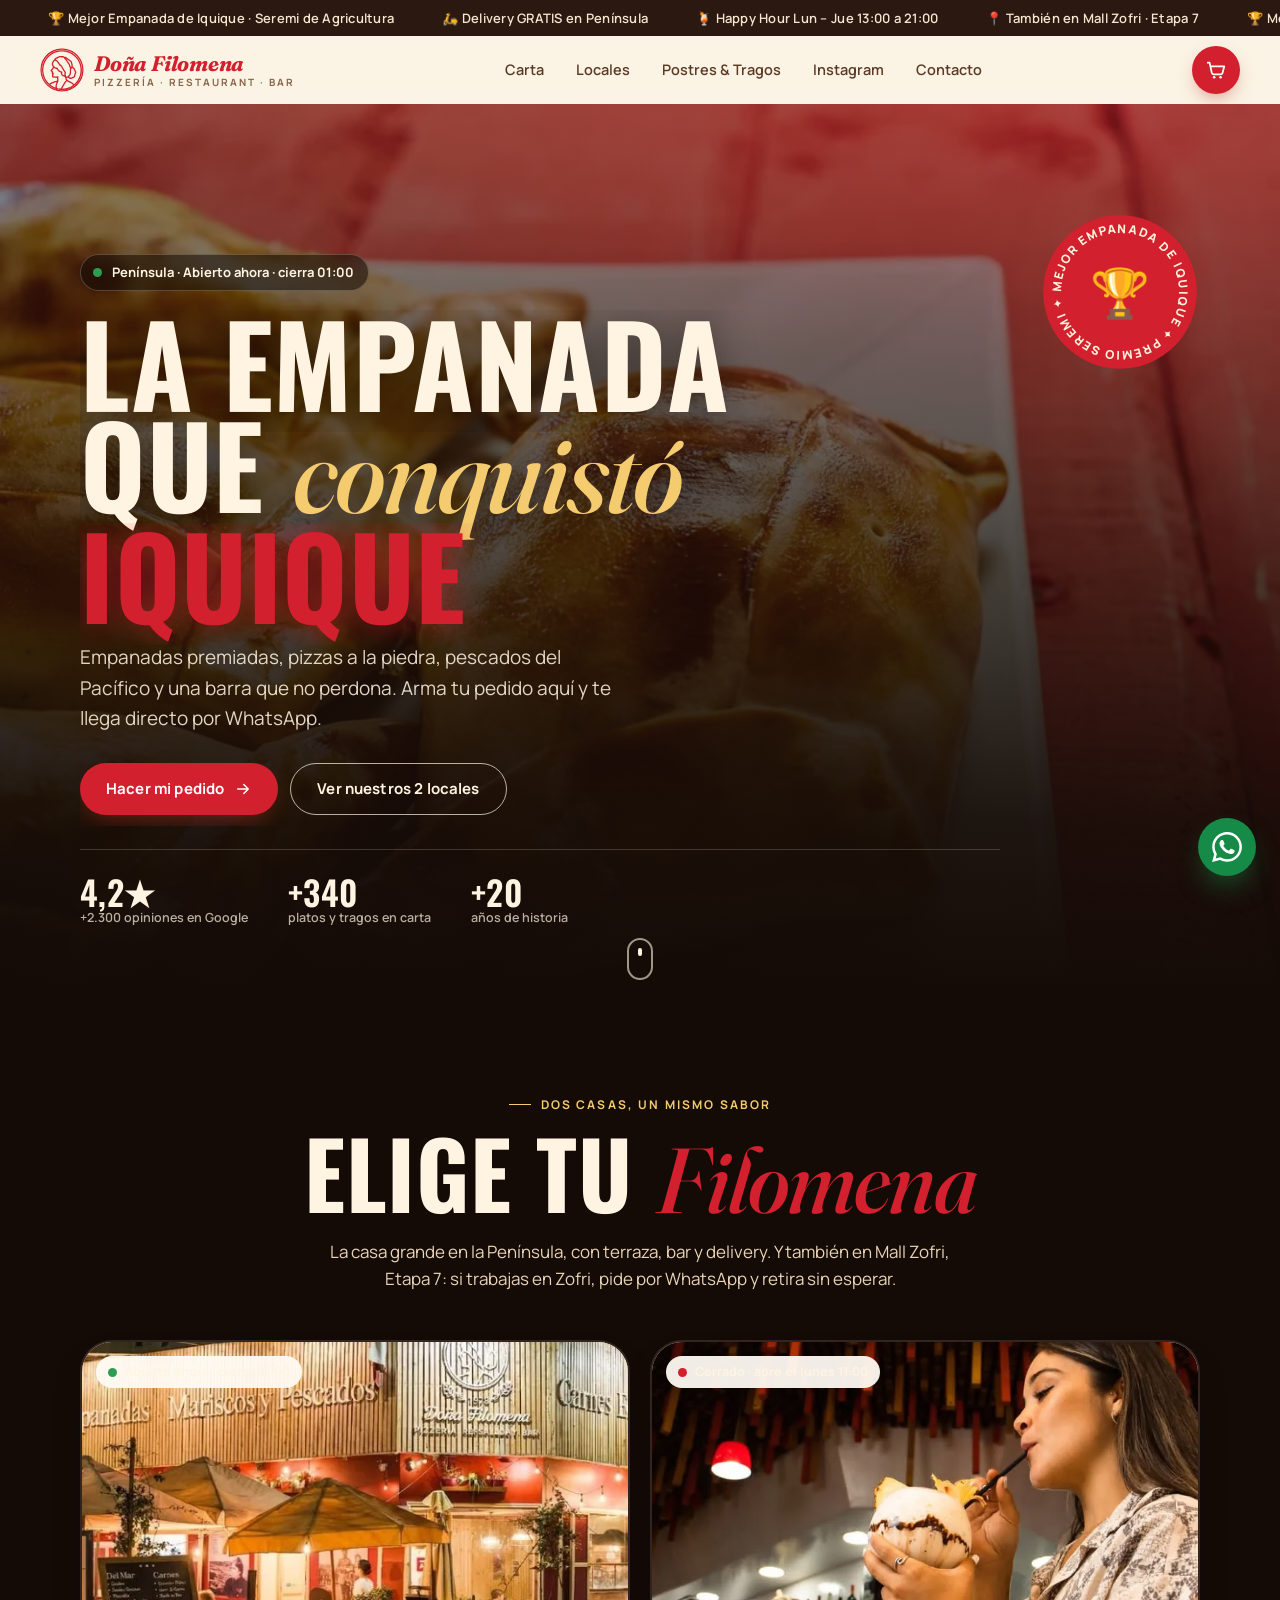
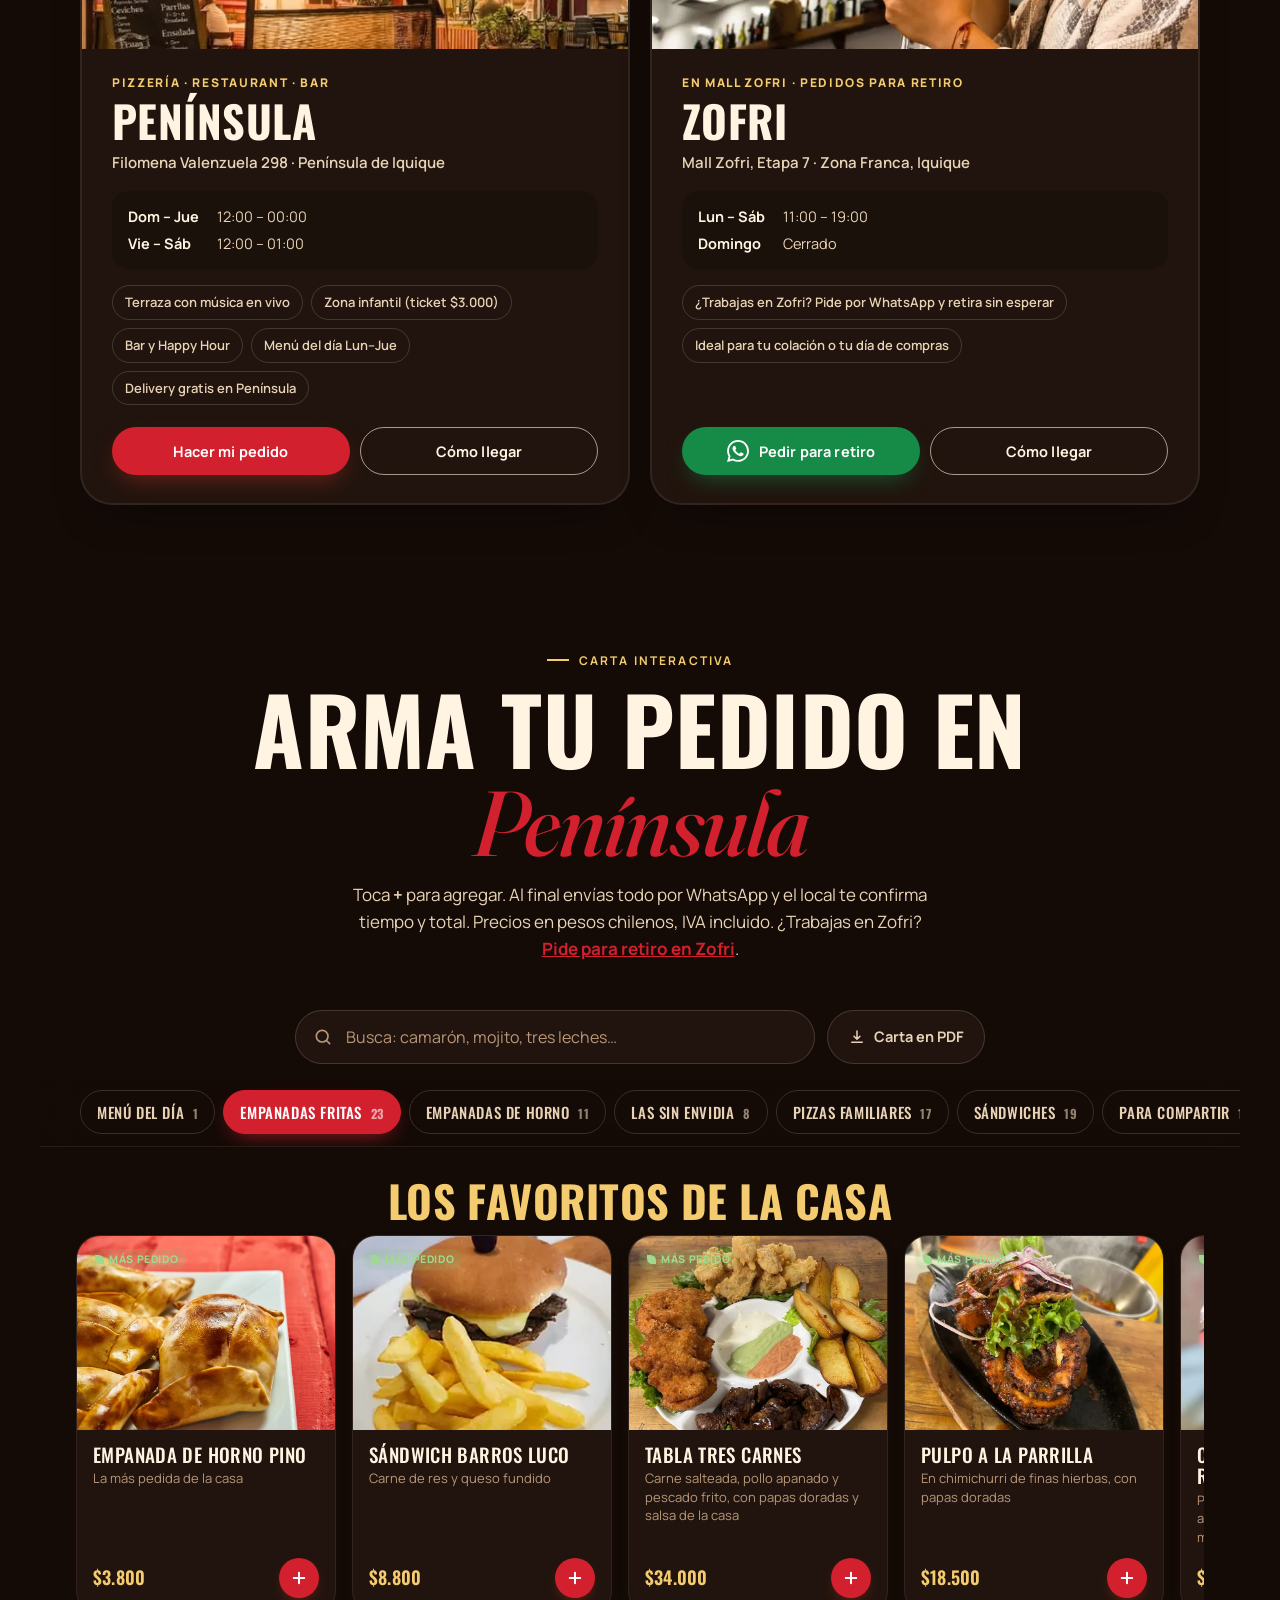
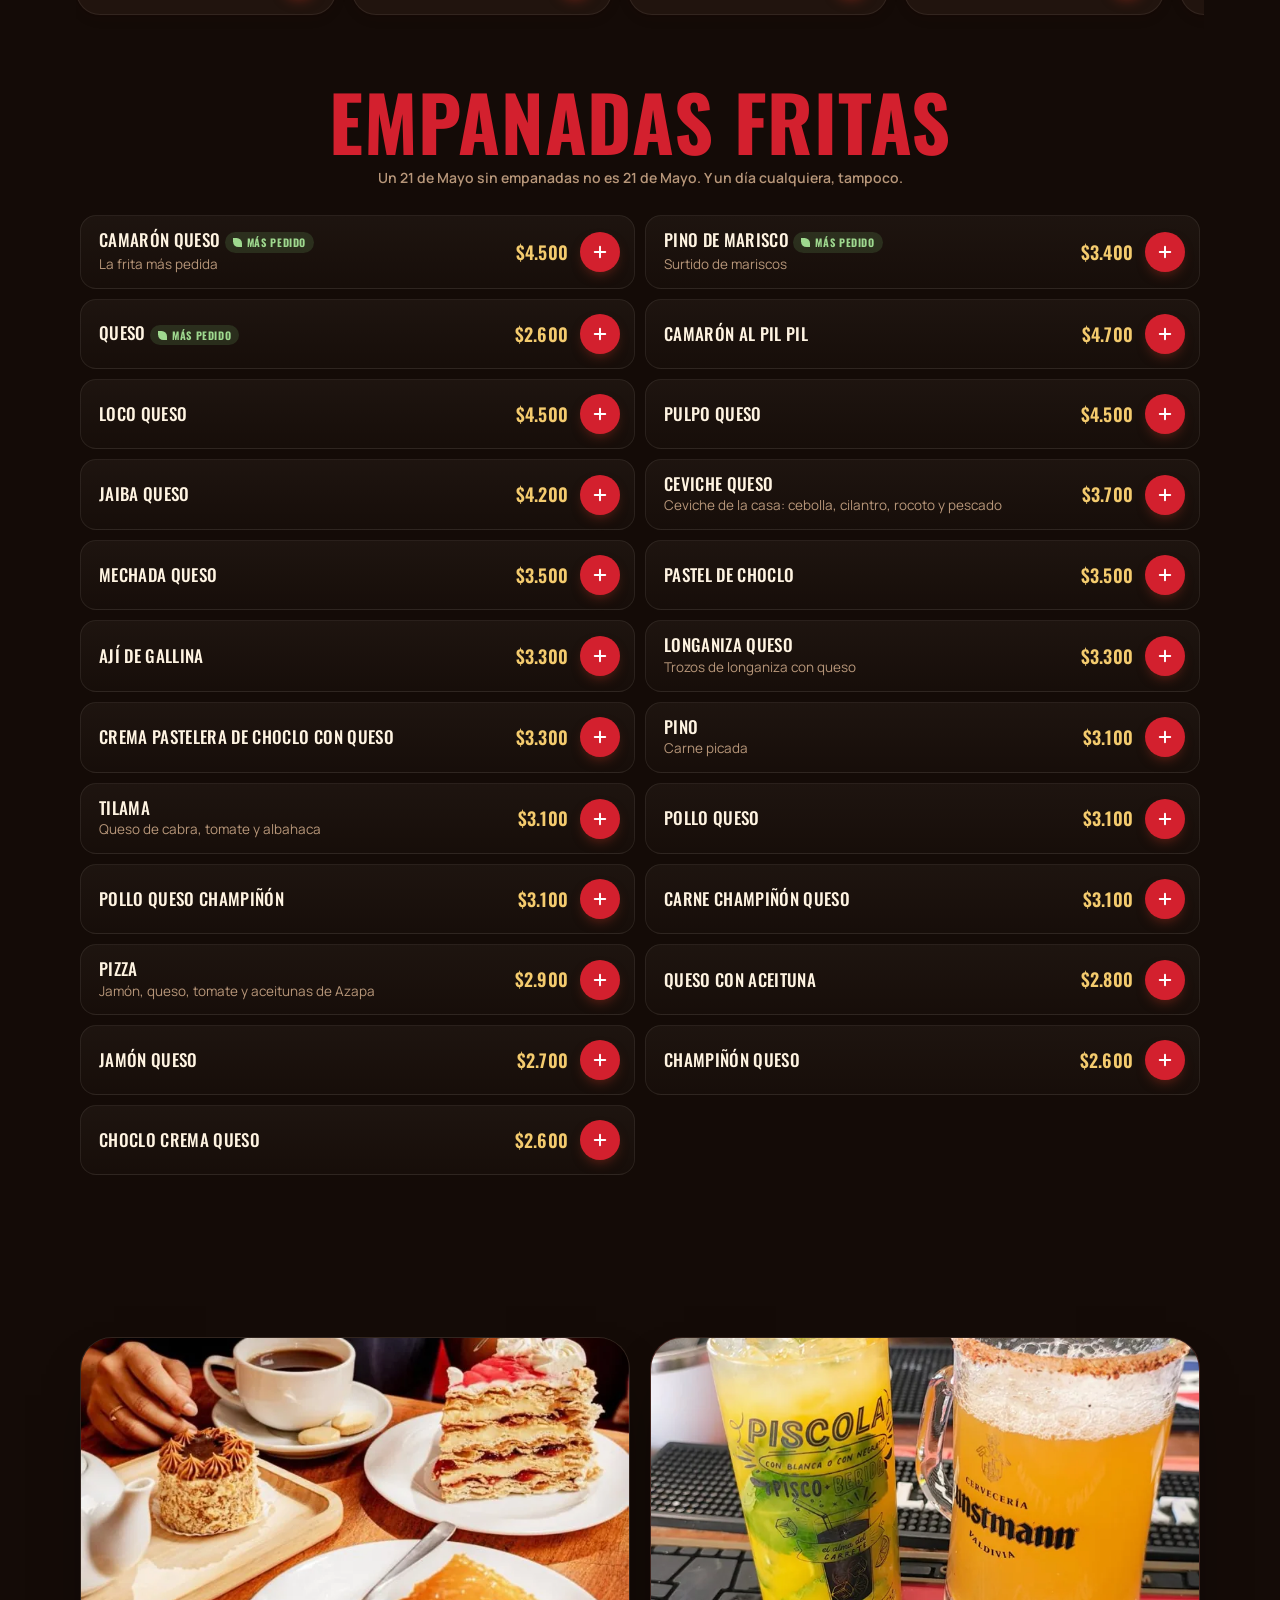
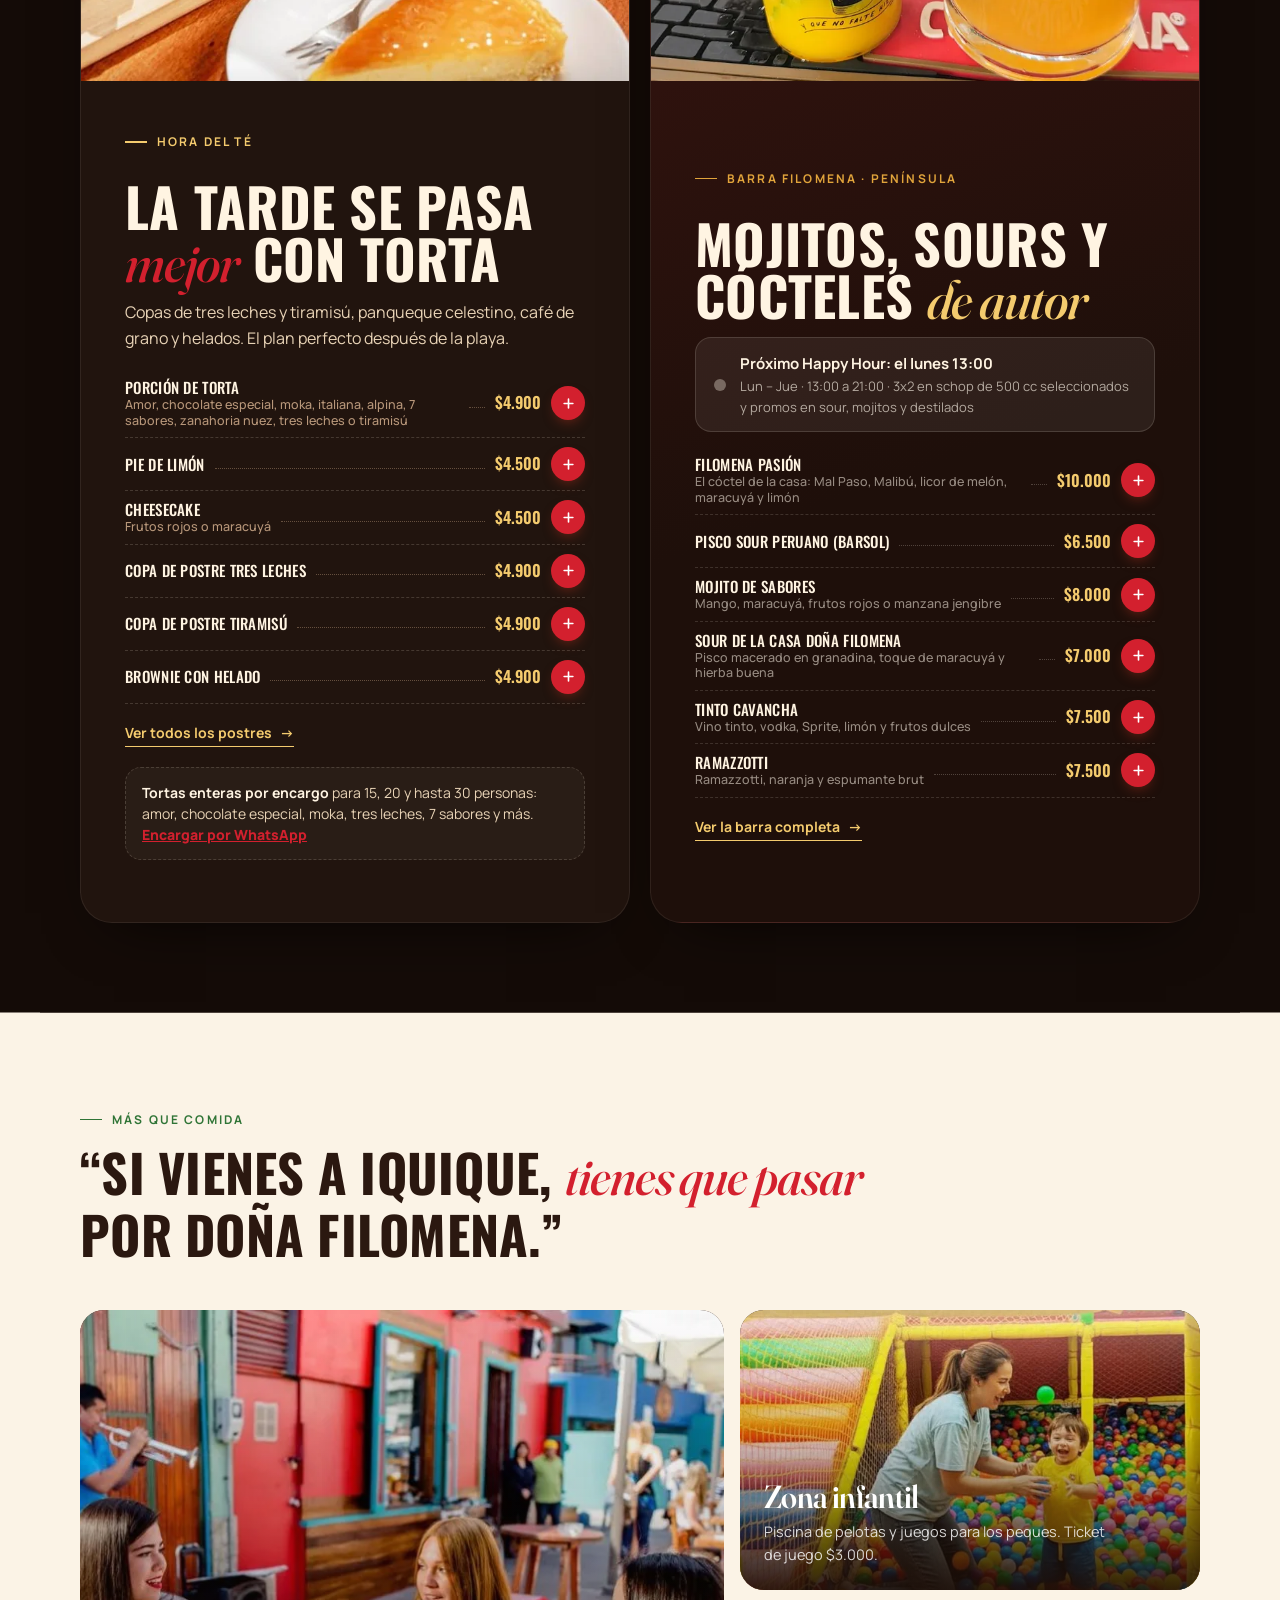
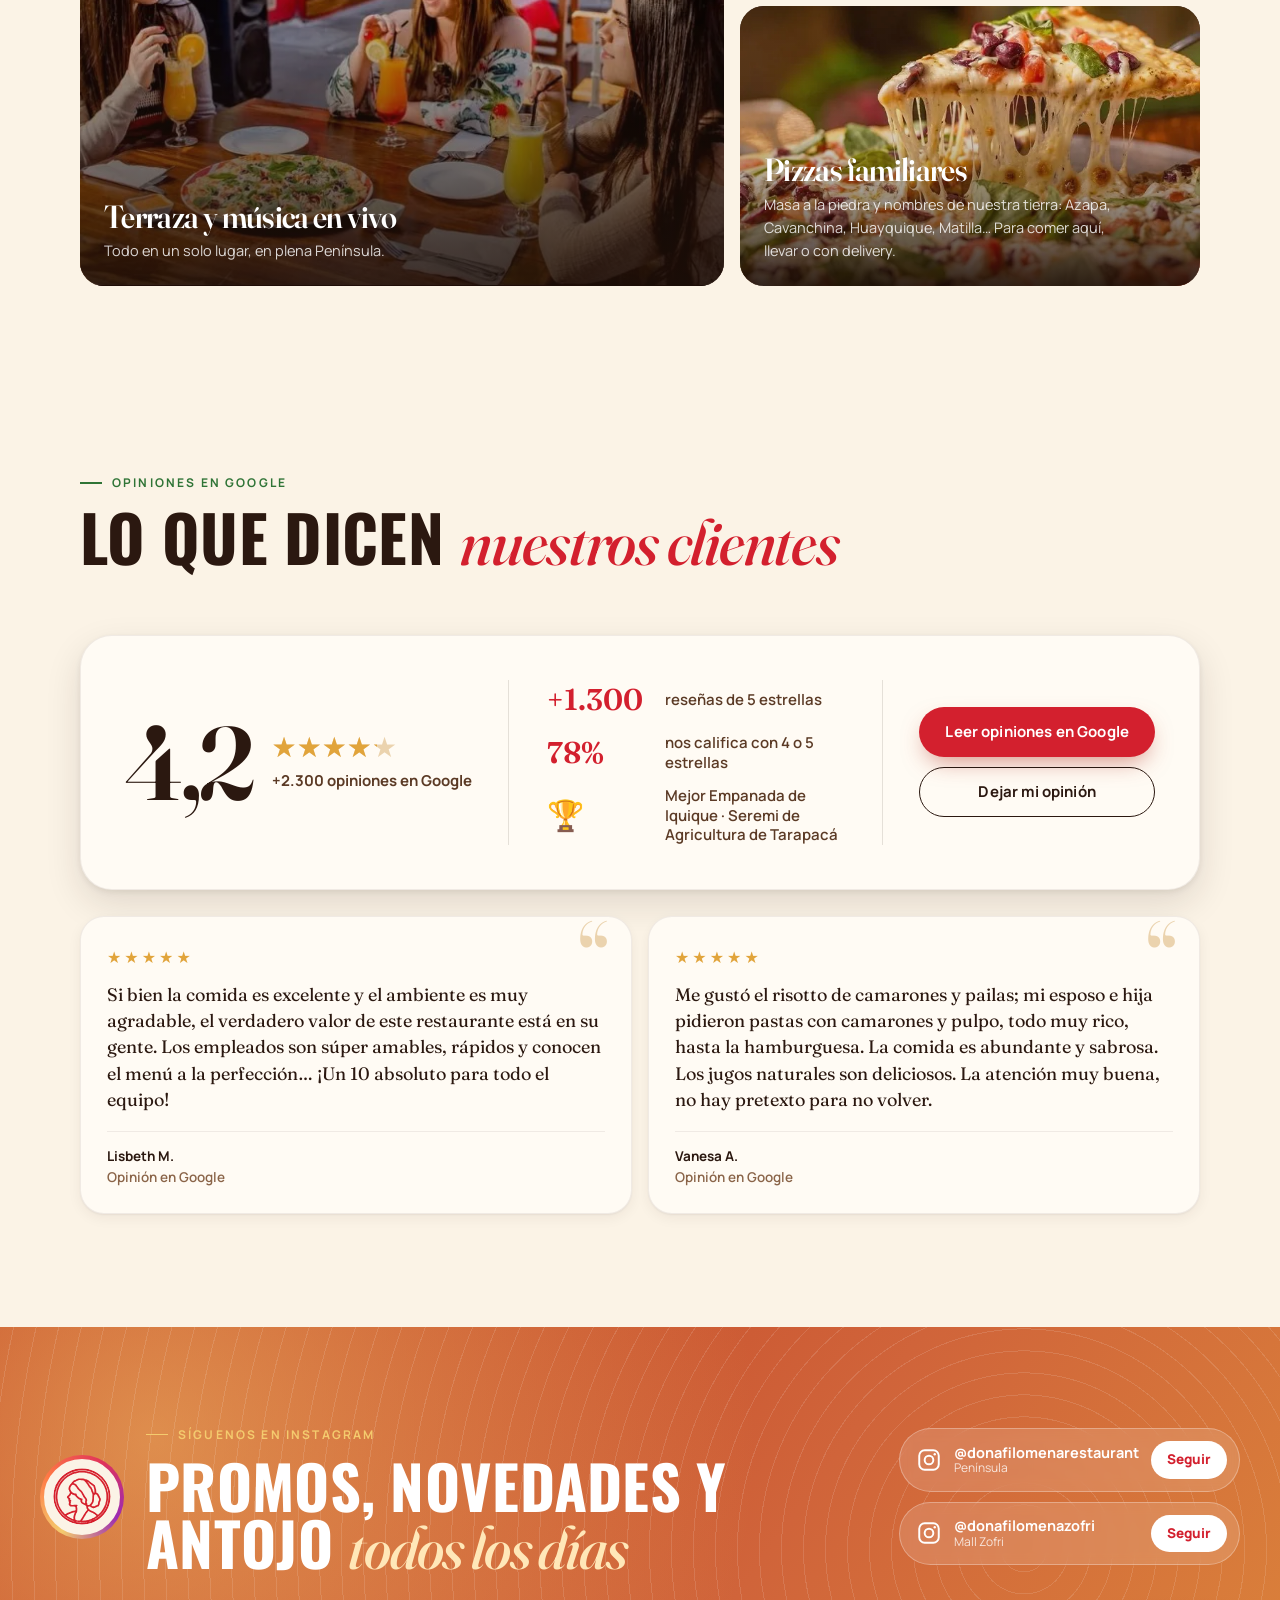
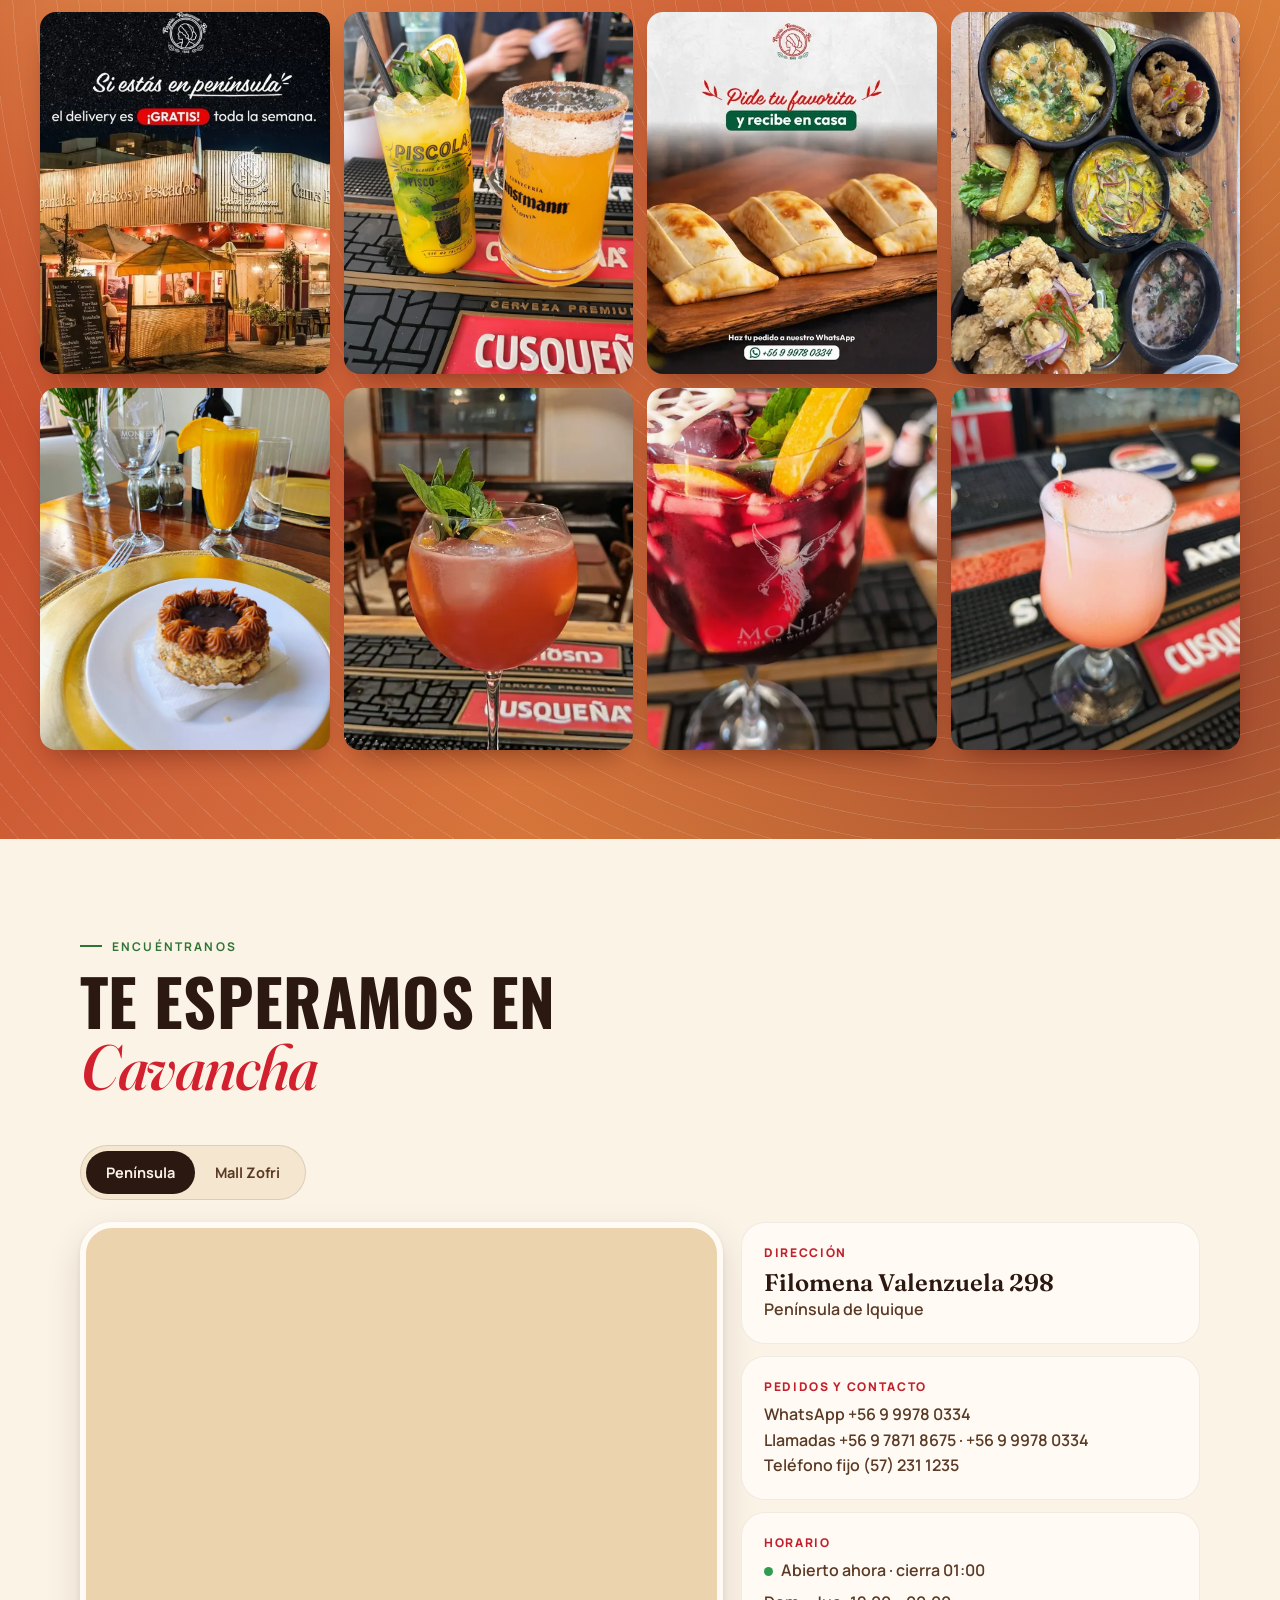
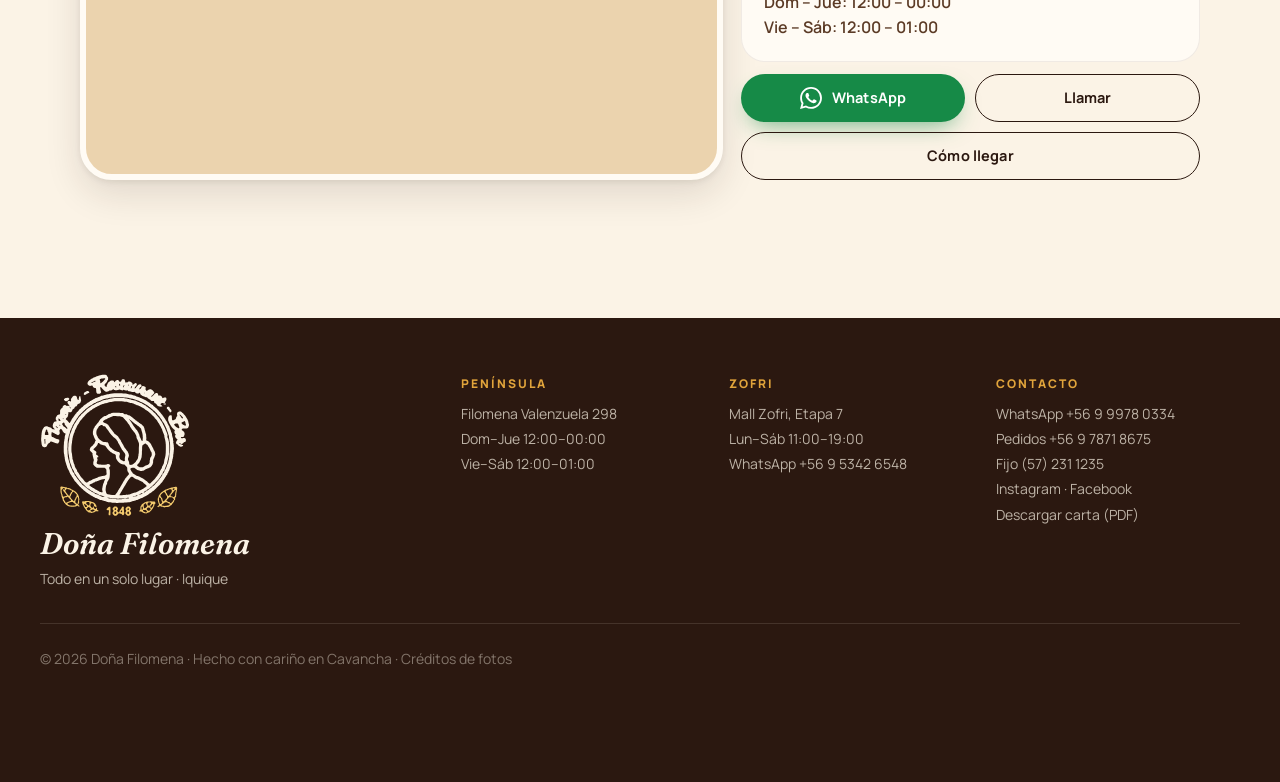
==== commit 176abd0b: "Fotos de bebidas, tragos, café y vinos + página de créditos - 78 bebidas con foto de referencia libr" ====
--- a/index.html
+++ b/index.html
@@ -311,7 +311,7 @@
       <div><h4>Contacto</h4><p><a href="https://wa.me/56999780334" target="_blank" rel="noopener">WhatsApp +56 9 9978 0334</a><br><a href="tel:+56978718675">Pedidos +56 9 7871 8675</a><br><a href="tel:+56572311235">Fijo (57) 231 1235</a><br><a href="https://www.instagram.com/donafilomenarestaurant/" target="_blank" rel="noopener">Instagram</a> · <a href="https://www.facebook.com/donafilomenarestaurant/" target="_blank" rel="noopener">Facebook</a><br><a href="assets/carta-dona-filomena.pdf" target="_blank" rel="noopener">Descargar carta (PDF)</a></p></div>
     </div>
   </div>
-  <p class="ftr-bottom">© <span id="yr"></span> Doña Filomena · Hecho con cariño en Cavancha</p>
+  <p class="ftr-bottom">© <span id="yr"></span> Doña Filomena · Hecho con cariño en Cavancha · <a href="creditos.html">Créditos de fotos</a></p>
 </footer>
 
 <!-- Barra flotante móvil -->
--- a/assets/css/styles.css
+++ b/assets/css/styles.css
@@ -810,3 +810,34 @@
 @media (max-width:759px){.hero .seal{width:84px;top:14px}.hero-inner{padding-top:118px}}
 .wa-float{transition:opacity .3s,transform .3s var(--ease)}
 @media (max-width:979px){body:not(.past-hero) .wa-float{opacity:0;pointer-events:none;transform:translateY(16px)}}
+
+/* locales y postres/tragos también en oscuro */
+.locales,.dulce{
+  --card:var(--night-2);--bg:#1B110B;--bg-2:var(--night-2);--bg-3:#2E1C13;--ink:#FFF4E2;--ink-2:#E8D3B6;--ink-3:#B8977A;
+  --line:rgba(255,240,220,.16);--line-2:rgba(255,240,220,.08);
+  color:var(--ink);background:var(--night);box-shadow:0 0 0 100vmax var(--night);clip-path:inset(0 -100vmax);
+}
+.locales .sec-head{max-width:820px;margin-left:auto;margin-right:auto;text-align:center}
+.locales .sec-sub{margin:0 auto}
+.locales .kicker{color:var(--gold-2);justify-content:center}
+.locales .sec-head h2{font-size:clamp(44px,9vw,92px);color:var(--cream)}
+.locales .sec-head h2 em,.dulce .dulce-card.te h2 em{color:var(--red)}
+.locales .loc{border-color:var(--line-2);box-shadow:0 20px 50px -30px rgba(0,0,0,.9)}
+.locales .loc:hover{border-color:rgba(211,32,46,.55)}
+.locales .loc-tipo{color:var(--gold-2)}
+.locales .loc h3{font-family:var(--display);text-transform:uppercase;font-weight:700;letter-spacing:.01em;font-size:clamp(34px,5vw,44px)}
+.locales .btn-ghost{border-color:rgba(255,244,226,.6);color:var(--cream)}
+.locales .btn-ghost:hover{background:var(--cream);color:var(--night)}
+.carta{padding-top:clamp(24px,4vw,48px)}
+.dulce{padding-top:clamp(40px,6vw,72px);padding-bottom:clamp(56px,7vw,96px)}
+.dulce-card{box-shadow:0 24px 60px -34px rgba(0,0,0,.95);border:1px solid var(--line-2)}
+.dulce-card.te{background:var(--night-2)}
+.dulce-card.barra{background:linear-gradient(160deg,#3A1410,#1E0F0A 60%);color:var(--cream)}
+.dulce .dulce-body h2{font-size:clamp(34px,5vw,54px)}
+.dulce .kicker{color:var(--gold-2)}
+.dulce .leaders .price{color:var(--gold-2);font-family:var(--display);font-weight:600;font-size:16px}
+.dulce .leaders .ln{font-family:var(--display);text-transform:uppercase;font-weight:500;letter-spacing:.02em}
+.dulce .leaders .ln small{font-family:var(--sans);text-transform:none;letter-spacing:0}
+.dulce .step{background:var(--red);color:#fff}
+.dulce .link-arrow{color:var(--gold-2)}
+.dulce .encargo{background:rgba(255,240,220,.04)}
